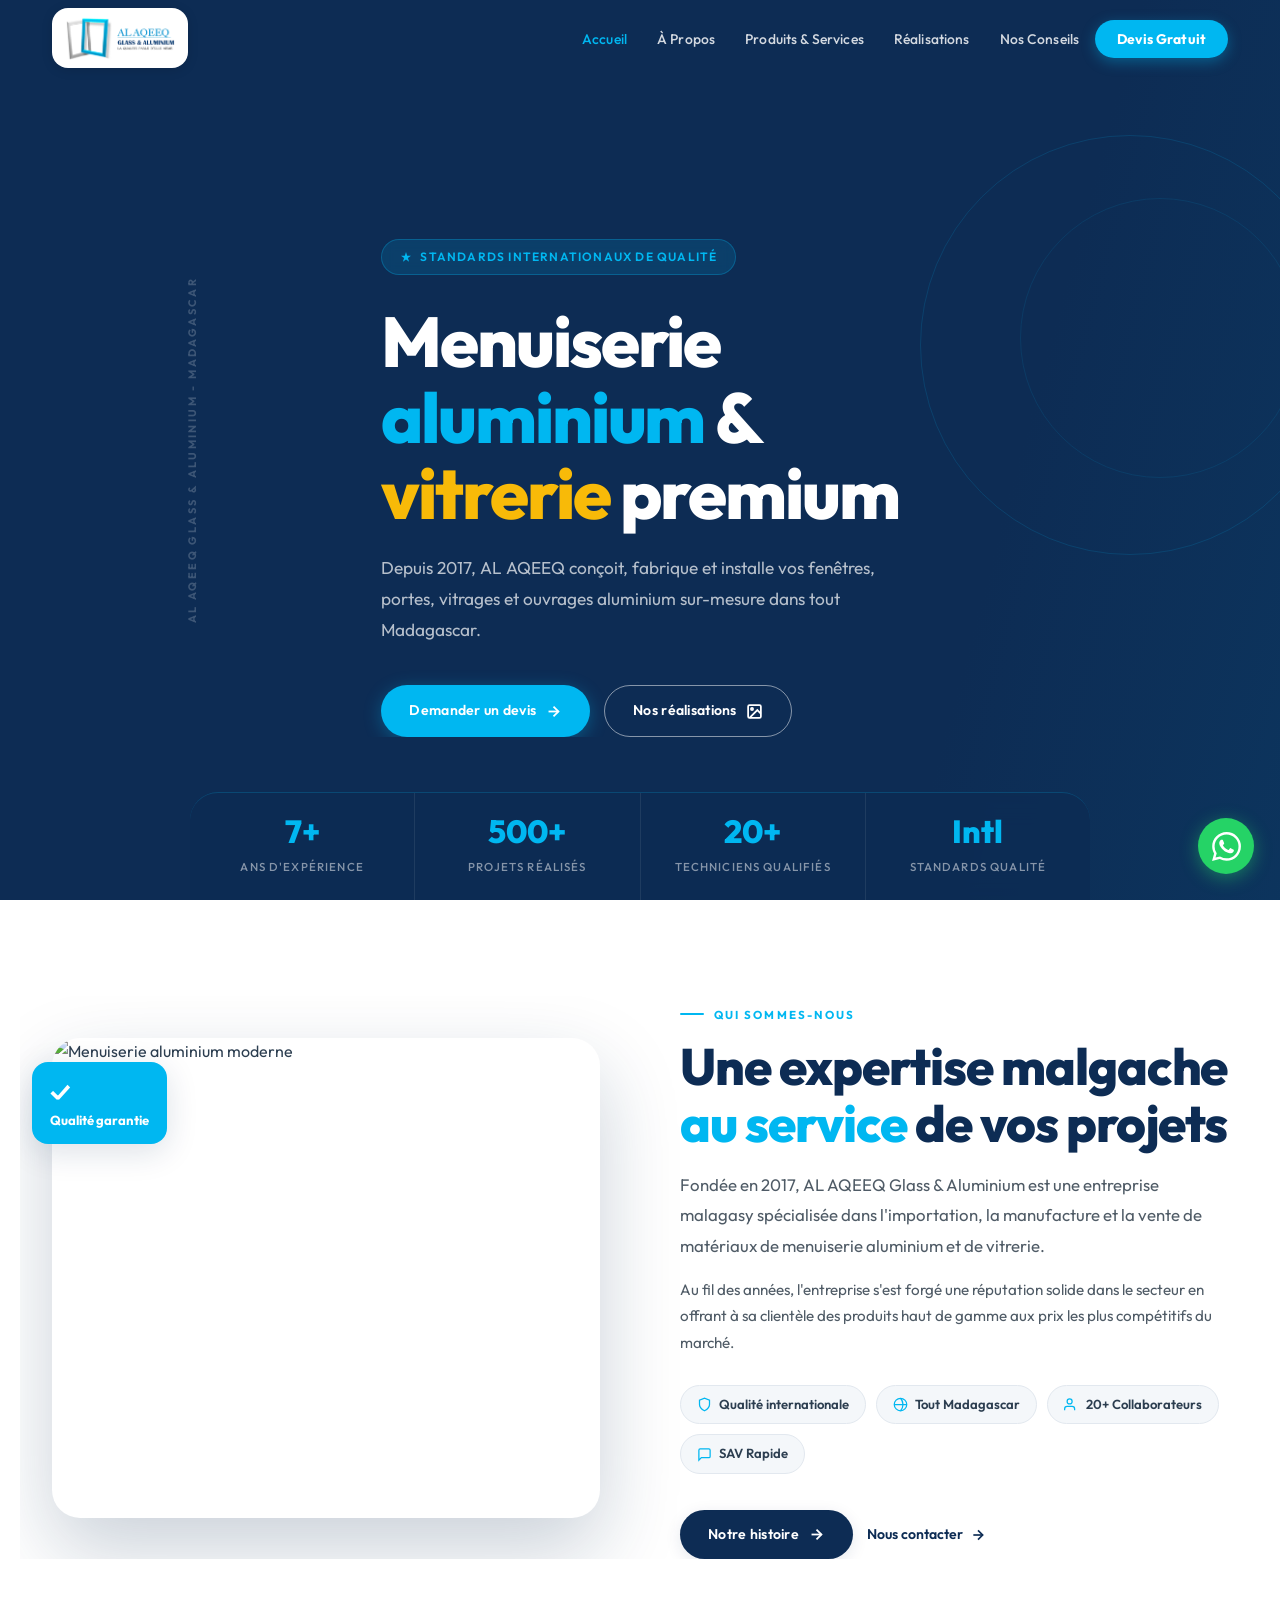
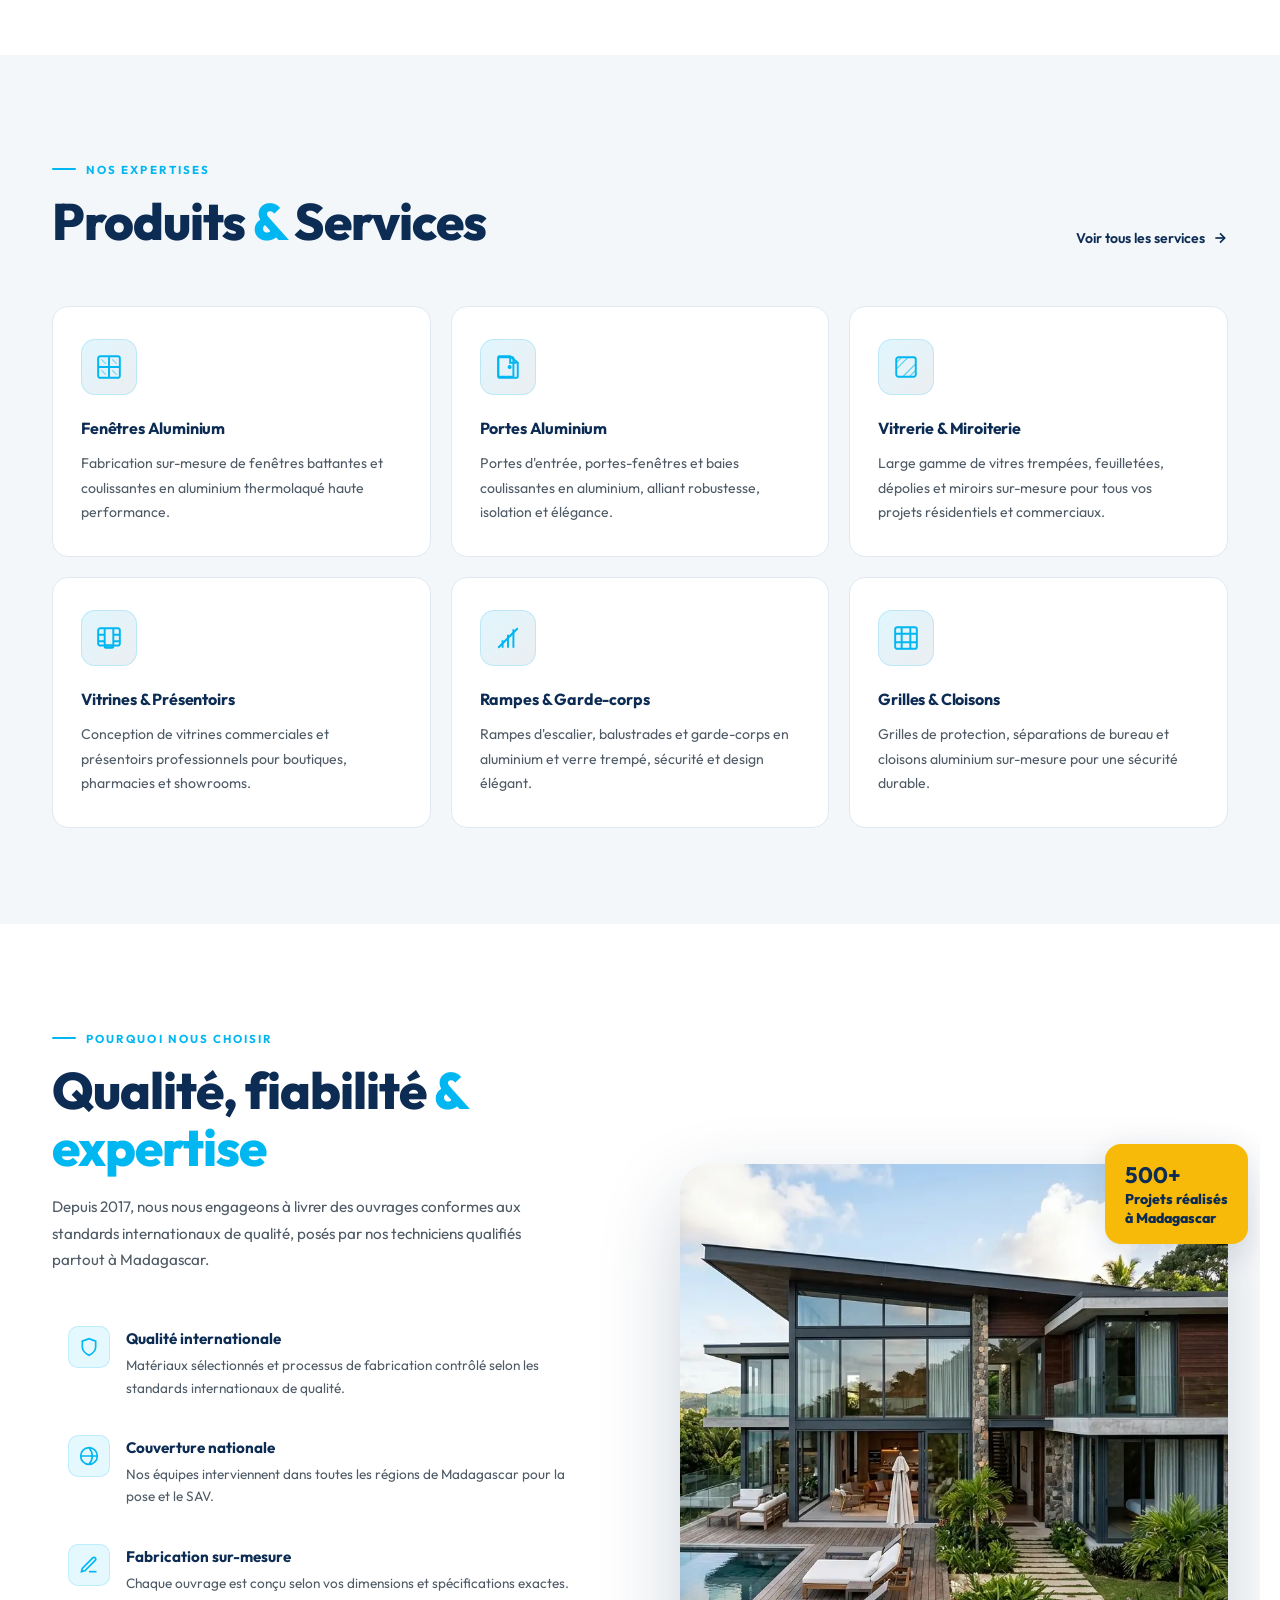
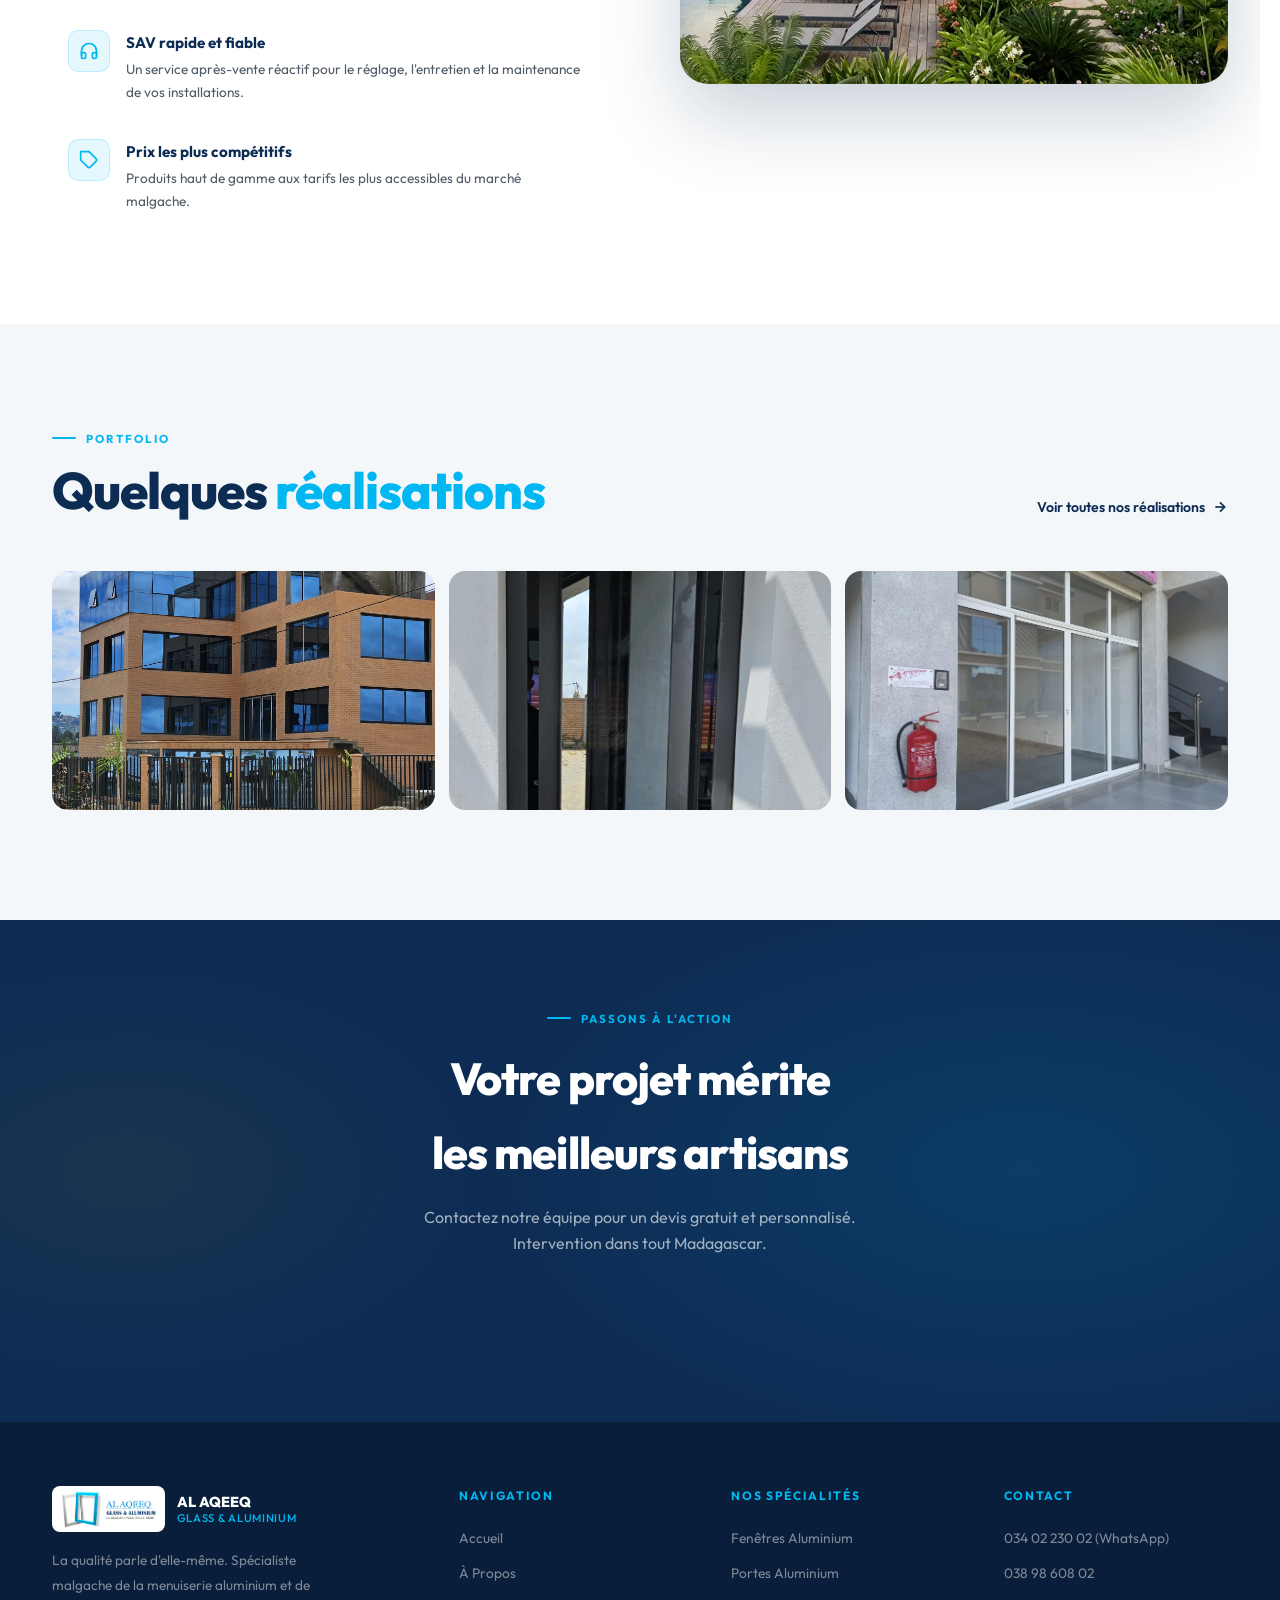
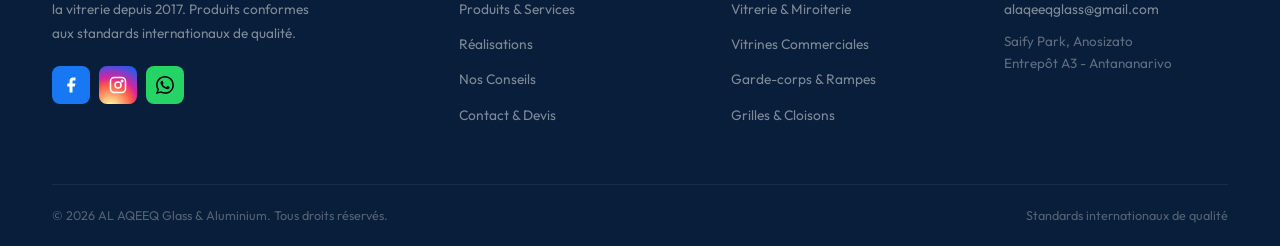
==== index.html @ 0ddc7fee "Rename index (6).html to index.html" ====
<!DOCTYPE html>
<html lang="fr">
<head>
  <meta charset="UTF-8">
  <meta name="viewport" content="width=device-width, initial-scale=1.0">
  <meta name="description" content="AL AQEEQ Glass & Aluminium - Spécialiste malgache en menuiserie aluminium, vitrerie et miroiterie depuis 2017. Qualité internationale. Devis gratuit.">
  <title>AL AQEEQ Glass & Aluminium - Menuiserie Aluminium & Vitrerie Madagascar</title>
  <link rel="icon" type="image/webp" href="images/logo.webp">
  <style>
/* ============================================================
   AL AQEEQ Glass & Aluminium - Design System v2 PREMIUM
   ============================================================ */

@import url('https://fonts.googleapis.com/css2?family=Outfit:wght@300;400;500;600;700;800;900&family=Cormorant+Garamond:ital,wght@0,400;0,600;1,400;1,600&display=swap');

/* ── Variables ───────────────────────────────────────────── */
:root {
  --cyan:       #00B7F1;
  --cyan-deep:  #0099CC;
  --navy:       #0D2C54;
  --navy-alt:   #1F2A44;
  --slate:      #212E44;
  --orange:     #FF7F00;
  --gold:       #F8BA08;
  --grey-al:    #E2E8EF;
  --grey-mid:   #8A9BB0;
  --grey-dark:  #2C3E50;
  --grey-light: #F4F7FA;
  --cream:      #FAFBFC;
  --white:      #FFFFFF;
  --steel:      #4F5B66;

  --font-main:    'Outfit', sans-serif;
  --font-serif:   'Cormorant Garamond', serif;

  --r-sm: 8px;
  --r-md: 16px;
  --r-lg: 28px;
  --r-xl: 60px;

  --shadow-xs: 0 1px 4px rgba(13,44,84,.06);
  --shadow-sm: 0 4px 16px rgba(13,44,84,.10);
  --shadow-md: 0 8px 32px rgba(13,44,84,.14);
  --shadow-lg: 0 20px 56px rgba(13,44,84,.18);
  --shadow-xl: 0 32px 80px rgba(13,44,84,.22);
  --glow-cyan: 0 0 40px rgba(0,183,241,.22);

  --ease: cubic-bezier(.4,0,.2,1);
  --ease-out: cubic-bezier(0,.55,.45,1);
  --nav-h: 76px;
}

/* ── Reset ───────────────────────────────────────────────── */
*,*::before,*::after{box-sizing:border-box;margin:0;padding:0}
html{scroll-behavior:smooth;font-size:16px;-webkit-text-size-adjust:100%}
body{font-family:var(--font-main);background:var(--cream);color:var(--grey-dark);line-height:1.65;overflow-x:hidden;-webkit-font-smoothing:antialiased;-moz-osx-font-smoothing:grayscale}
img{max-width:100%;height:auto;display:block}
a{text-decoration:none;color:inherit}
ul{list-style:none}
button{cursor:pointer;border:none;background:none;font-family:var(--font-main)}
input,select,textarea{font-family:var(--font-main)}

/* ── Layout ──────────────────────────────────────────────── */
.container{max-width:1240px;margin:0 auto;padding:0 32px}
.section{padding:96px 0}
.section-light{background:var(--grey-light)}
.section-white{background:var(--white)}
.section-navy{background:var(--navy)}
.section-dark{background:var(--slate)}

/* ── Typography helpers ──────────────────────────────────── */
.eyebrow{
  display:inline-flex;align-items:center;gap:10px;
  font-size:.72rem;font-weight:700;letter-spacing:.18em;text-transform:uppercase;
  color:var(--cyan);margin-bottom:14px;
}
.eyebrow::before{content:'';width:24px;height:2px;background:var(--cyan);border-radius:2px;flex-shrink:0}

.h-display{
  font-family:var(--font-main);font-size:clamp(2rem,4vw,3.2rem);
  font-weight:800;color:var(--navy);line-height:1.12;letter-spacing:-.02em;
  margin-bottom:18px;
}
.h-display span{color:var(--cyan)}

.body-lg{font-size:1.05rem;color:var(--steel);line-height:1.8;max-width:580px}
.body-md{font-size:.95rem;color:var(--steel);line-height:1.75}

/* ── Buttons ─────────────────────────────────────────────── */
.btn{
  display:inline-flex;align-items:center;gap:9px;
  padding:13px 28px;border-radius:var(--r-xl);
  font-family:var(--font-main);font-weight:600;font-size:.88rem;letter-spacing:.02em;
  transition:all .3s var(--ease);white-space:nowrap;
}
.btn svg{width:17px;height:17px;flex-shrink:0;transition:transform .3s var(--ease)}
.btn:hover svg{transform:translateX(3px)}

.btn-primary{background:var(--cyan);color:var(--white);box-shadow:0 4px 18px rgba(0,183,241,.32)}
.btn-primary:hover{background:var(--navy);box-shadow:var(--glow-cyan);transform:translateY(-2px)}

.btn-navy{background:var(--navy);color:var(--white);box-shadow:var(--shadow-sm)}
.btn-navy:hover{background:var(--cyan);transform:translateY(-2px)}

.btn-outline-white{border:1.5px solid rgba(255,255,255,.5);color:var(--white)}
.btn-outline-white:hover{background:rgba(255,255,255,.12);border-color:white;transform:translateY(-2px)}

.btn-ghost{color:var(--navy);font-weight:600;font-size:.88rem;display:inline-flex;align-items:center;gap:7px;transition:all .3s var(--ease)}
.btn-ghost svg{width:16px;height:16px;transition:transform .3s var(--ease)}
.btn-ghost:hover{color:var(--cyan)}
.btn-ghost:hover svg{transform:translateX(4px)}

/* ── NAVBAR ──────────────────────────────────────────────── */
.navbar{
  position:fixed;top:0;left:0;right:0;z-index:1000;
  height:var(--nav-h);
  transition:background .4s var(--ease),box-shadow .4s var(--ease),height .4s var(--ease);
}
.navbar.transparent{background:transparent}
.navbar.scrolled{
  background:var(--white);
  box-shadow:0 2px 24px rgba(13,44,84,.10);
  height:68px;
}

.nav-inner{
  width:100%;max-width:1240px;margin:0 auto;padding:0 32px;
  height:100%;display:flex;align-items:center;justify-content:space-between;
}

/* Logo pill - always white bg */
.nav-logo{
  display:flex;align-items:center;gap:0;
  background:var(--white);
  border-radius:var(--r-md);
  padding:8px 12px;
  box-shadow:0 2px 12px rgba(0,0,0,.12);
  transition:box-shadow .3s var(--ease);
}
.nav-logo:hover{box-shadow:0 4px 20px rgba(0,0,0,.18)}
.nav-logo img{height:44px;width:auto;display:block}
.nav-logo-text{
  margin-left:10px;
  font-family:var(--font-main);font-weight:800;font-size:.82rem;
  color:var(--navy);line-height:1.25;
}
.nav-logo-text small{display:block;font-weight:500;font-size:.68rem;color:var(--cyan);letter-spacing:.06em}

.nav-links{display:flex;align-items:center;gap:2px}
.nav-links a{
  font-weight:500;font-size:.87rem;letter-spacing:.01em;
  padding:8px 14px;border-radius:var(--r-sm);
  color:rgba(255,255,255,.82);
  transition:all .25s var(--ease);
}
.navbar.scrolled .nav-links a{color:var(--grey-dark)}
.nav-links a:hover,.nav-links a.active{color:var(--cyan)}
.navbar.scrolled .nav-links a:hover,
.navbar.scrolled .nav-links a.active{color:var(--cyan);background:rgba(0,183,241,.08)}

.nav-devis{
  background:var(--cyan)!important;color:var(--white)!important;
  padding:10px 22px!important;border-radius:var(--r-xl)!important;
  font-weight:700!important;box-shadow:0 4px 14px rgba(0,183,241,.35);
}
.nav-devis:hover{background:var(--navy)!important;box-shadow:var(--glow-cyan)!important;transform:translateY(-2px)}

.nav-hamburger{display:none;flex-direction:column;gap:5px;padding:8px;cursor:pointer}
.nav-hamburger span{width:24px;height:2px;background:var(--white);border-radius:2px;transition:all .3s var(--ease);display:block}
.navbar.scrolled .nav-hamburger span{background:var(--navy)}

/* Mobile menu */
.mobile-menu{
  position:fixed;inset:0;background:var(--navy);z-index:999;
  display:flex;flex-direction:column;align-items:center;justify-content:center;gap:6px;
  transform:translateX(100%);transition:transform .42s var(--ease-out);
}
.mobile-menu.open{transform:translateX(0)}
.mobile-menu a{
  font-family:var(--font-main);font-size:1.35rem;font-weight:700;
  color:rgba(255,255,255,.8);padding:14px 48px;border-radius:var(--r-md);
  transition:all .25s var(--ease);
}
.mobile-menu a:hover{color:var(--cyan);background:rgba(255,255,255,.06)}
.mobile-menu-close{
  position:absolute;top:22px;right:24px;
  color:rgba(255,255,255,.6);font-size:2.2rem;font-weight:200;
  cursor:pointer;transition:color .2s;line-height:1;
}
.mobile-menu-close:hover{color:var(--white)}

/* ── HERO ────────────────────────────────────────────────── */
.hero{
  min-height:100vh;position:relative;display:flex;align-items:center;
  overflow:hidden;background:var(--navy);
}

/* Background image - modern house with aluminium glazing */
.hero-bg{
  position:absolute;inset:0;
  background-image:
    url('https://images.unsplash.com/photo-1613977257363-707ba9348227?w=1800&q=85');
  background-size:cover;background-position:center 30%;
  transform:scale(1.04);
  transition:transform 8s ease;
}
.hero-bg::after{
  content:'';position:absolute;inset:0;
  background:
    linear-gradient(105deg,
      rgba(13,44,84,.92) 0%,
      rgba(13,44,84,.78) 42%,
      rgba(13,44,84,.28) 75%,
      rgba(0,183,241,.06) 100%
    );
}
.hero.loaded .hero-bg{transform:scale(1)}

/* Geometric accent lines */
.hero-lines{
  position:absolute;right:0;top:0;bottom:0;width:50%;
  pointer-events:none;overflow:hidden;
}
.hero-lines::before{
  content:'';position:absolute;
  top:15%;right:-60px;
  width:420px;height:420px;
  border:1px solid rgba(0,183,241,.15);
  border-radius:50%;
  animation:rotateRing 20s linear infinite;
}
.hero-lines::after{
  content:'';position:absolute;
  top:22%;right:-20px;
  width:280px;height:280px;
  border:1px solid rgba(0,183,241,.1);
  border-radius:50%;
  animation:rotateRing 15s linear infinite reverse;
}
@keyframes rotateRing{from{transform:rotate(0deg)}to{transform:rotate(360deg)}}

/* Vertical text accent */
.hero-vert{
  position:absolute;left:20px;top:50%;
  transform:translateY(-50%) rotate(-90deg);
  transform-origin:center;
  font-size:.68rem;font-weight:700;letter-spacing:.22em;
  color:rgba(255,255,255,.2);text-transform:uppercase;
  white-space:nowrap;
}

.hero-content{
  position:relative;z-index:4;
  max-width:680px;
  padding-top:var(--nav-h);
}

.hero-badge{
  display:inline-flex;align-items:center;gap:8px;
  background:rgba(0,183,241,.14);
  border:1px solid rgba(0,183,241,.28);
  border-radius:var(--r-xl);padding:7px 18px;
  font-size:.75rem;font-weight:600;color:var(--cyan);
  letter-spacing:.1em;text-transform:uppercase;
  margin-bottom:28px;backdrop-filter:blur(6px);
  animation:fadeInDown .7s var(--ease) both;
}
.hero-badge svg{width:12px;height:12px;fill:var(--cyan)}

.hero-title{
  font-family:var(--font-main);
  font-size:clamp(2.6rem,5.5vw,4.4rem);
  font-weight:800;color:var(--white);
  line-height:1.08;letter-spacing:-.03em;
  margin-bottom:22px;
  animation:fadeInUp .8s .15s var(--ease) both;
}
.hero-title .t-cyan{color:var(--cyan)}
.hero-title .t-gold{color:var(--gold)}

.hero-sub{
  font-size:1.08rem;font-weight:400;
  color:rgba(255,255,255,.7);line-height:1.78;
  max-width:500px;margin-bottom:40px;
  animation:fadeInUp .8s .28s var(--ease) both;
}

.hero-actions{
  display:flex;gap:14px;flex-wrap:wrap;
  animation:fadeInUp .8s .4s var(--ease) both;
}

/* Stats bar - clean floating card */
.hero-stats{
  position:absolute;bottom:0;left:0;right:0;z-index:3;
  display:flex;justify-content:center;
  animation:fadeInUp .9s .55s var(--ease) both;
}
.hero-stats-inner{
  display:flex;
  background:rgba(13,44,84,.85);
  backdrop-filter:blur(16px);
  border-top:1px solid rgba(0,183,241,.2);
  width:100%;max-width:900px;
  border-radius:var(--r-lg) var(--r-lg) 0 0;
}
.stat-pill{
  flex:1;padding:22px 20px;
  text-align:center;
  border-right:1px solid rgba(255,255,255,.08);
  position:relative;
}
.stat-pill:last-child{border-right:none}
.stat-num{
  display:block;
  font-family:var(--font-main);font-size:2rem;font-weight:800;
  color:var(--cyan);line-height:1;margin-bottom:5px;
}
.stat-label{font-size:.72rem;font-weight:500;color:rgba(255,255,255,.5);letter-spacing:.1em;text-transform:uppercase}

/* ── ABOUT ───────────────────────────────────────────────── */
.about-wrap{
  display:grid;grid-template-columns:1fr 1fr;gap:80px;align-items:center;
}

.about-img-stack{position:relative}
.about-img-main{
  width:100%;height:480px;object-fit:cover;
  border-radius:var(--r-lg);box-shadow:var(--shadow-xl);
}
.about-img-accent{
  position:absolute;bottom:-28px;right:-28px;
  width:200px;height:200px;object-fit:cover;
  border-radius:var(--r-md);border:5px solid var(--white);
  box-shadow:var(--shadow-lg);
}
.about-cert-tag{
  position:absolute;top:24px;left:-20px;
  background:var(--cyan);color:var(--white);
  border-radius:var(--r-md);padding:14px 18px;
  font-weight:700;font-size:.82rem;line-height:1.4;
  box-shadow:var(--shadow-md);
  white-space:nowrap;
}
.about-cert-tag span{display:block;font-size:1.5rem;font-weight:800;margin-bottom:2px}

.about-badges{display:flex;flex-wrap:wrap;gap:10px;margin-top:28px}
.about-badge{
  display:inline-flex;align-items:center;gap:7px;
  background:var(--grey-light);border:1px solid var(--grey-al);
  border-radius:var(--r-xl);padding:8px 16px;
  font-size:.82rem;font-weight:600;color:var(--grey-dark);
  transition:all .25s var(--ease);
}
.about-badge:hover{background:rgba(0,183,241,.1);border-color:var(--cyan);color:var(--cyan)}
.about-badge svg{width:15px;height:15px;color:var(--cyan)}

/* ── SERVICES ────────────────────────────────────────────── */
.services-grid{
  display:grid;grid-template-columns:repeat(3,1fr);
  gap:20px;margin-top:56px;
}

.svc-card{
  background:var(--white);border-radius:var(--r-md);
  padding:32px 28px;border:1px solid var(--grey-al);
  position:relative;overflow:hidden;
  transition:all .35s var(--ease);
  cursor:default;
}
.svc-card::after{
  content:'';position:absolute;
  bottom:0;left:0;right:0;height:3px;
  background:linear-gradient(90deg,var(--cyan),var(--cyan-deep));
  transform:scaleX(0);transform-origin:left;
  transition:transform .35s var(--ease);
}
.svc-card:hover{
  transform:translateY(-7px);
  box-shadow:var(--shadow-lg);border-color:transparent;
}
.svc-card:hover::after{transform:scaleX(1)}

.svc-icon{
  width:56px;height:56px;border-radius:14px;
  background:linear-gradient(135deg,rgba(0,183,241,.12),rgba(13,44,84,.08));
  border:1px solid rgba(0,183,241,.18);
  display:flex;align-items:center;justify-content:center;
  margin-bottom:20px;transition:all .35s var(--ease);
}
.svc-card:hover .svc-icon{background:linear-gradient(135deg,var(--cyan),var(--cyan-deep));border-color:transparent}
.svc-icon svg{width:26px;height:26px;color:var(--cyan);transition:color .35s var(--ease)}
.svc-card:hover .svc-icon svg{color:var(--white)}

.svc-title{font-weight:700;font-size:1rem;color:var(--navy);margin-bottom:10px;letter-spacing:-.01em}
.svc-desc{font-size:.88rem;color:var(--steel);line-height:1.72}

/* ── WHY US ──────────────────────────────────────────────── */
.why-wrap{
  display:grid;grid-template-columns:1fr 1fr;gap:80px;align-items:center;
}
.why-img-wrap{position:relative;height:520px}
.why-img{width:100%;height:100%;object-fit:cover;border-radius:var(--r-lg);box-shadow:var(--shadow-xl)}
.why-chip{
  position:absolute;top:-20px;right:-20px;
  background:var(--gold);color:var(--navy);
  border-radius:var(--r-md);padding:16px 20px;
  font-weight:800;font-size:.88rem;line-height:1.35;
  box-shadow:var(--shadow-md);
}
.why-chip strong{display:block;font-size:1.4rem}

.feats{display:flex;flex-direction:column;gap:4px;margin-top:36px}
.feat{
  display:flex;gap:16px;align-items:flex-start;
  padding:16px;border-radius:var(--r-md);
  transition:background .25s var(--ease);
}
.feat:hover{background:var(--grey-light)}
.feat-dot{
  width:42px;height:42px;border-radius:10px;
  background:rgba(0,183,241,.1);border:1px solid rgba(0,183,241,.18);
  display:flex;align-items:center;justify-content:center;flex-shrink:0;
  transition:all .25s var(--ease);
}
.feat:hover .feat-dot{background:var(--cyan);border-color:var(--cyan)}
.feat-dot svg{width:20px;height:20px;color:var(--cyan);transition:color .25s var(--ease)}
.feat:hover .feat-dot svg{color:var(--white)}
.feat-h{font-weight:700;font-size:.95rem;color:var(--navy);margin-bottom:3px}
.feat-p{font-size:.85rem;color:var(--steel);line-height:1.65}

/* ── GALLERY PREVIEW ─────────────────────────────────────── */
.gallery-preview-grid{
  display:grid;
  grid-template-columns:repeat(3,1fr);
  grid-template-rows:auto auto;
  gap:14px;margin-top:52px;
}
.gp-item{
  position:relative;overflow:hidden;border-radius:var(--r-md);
  cursor:pointer;
}
.gp-item img{width:100%;height:100%;object-fit:cover;transition:transform .55s var(--ease)}
.gp-item:hover img{transform:scale(1.07)}
.gp-item:nth-child(1){aspect-ratio:16/10}
.gp-item:nth-child(2){aspect-ratio:16/10}
.gp-item:nth-child(3){aspect-ratio:16/10}

.gp-overlay{
  position:absolute;inset:0;
  background:linear-gradient(to top,rgba(13,44,84,.85) 0%,transparent 55%);
  opacity:0;transition:opacity .35s var(--ease);
  display:flex;align-items:flex-end;padding:18px;
}
.gp-item:hover .gp-overlay{opacity:1}
.gp-label{font-weight:700;font-size:.88rem;color:var(--white)}

/* ── GALLERY PAGE ────────────────────────────────────────── */
.gallery-filter{display:flex;gap:8px;flex-wrap:wrap;margin:40px 0}
.filter-btn{
  font-weight:600;font-size:.8rem;letter-spacing:.05em;
  padding:9px 22px;border-radius:var(--r-xl);
  border:1.5px solid var(--grey-al);color:var(--steel);
  background:transparent;transition:all .25s var(--ease);
}
.filter-btn:hover,.filter-btn.active{
  background:var(--navy);border-color:var(--navy);color:var(--white);
}

.gallery-grid{
  display:grid;grid-template-columns:repeat(4,1fr);gap:14px;
}
.gallery-item{
  position:relative;overflow:hidden;border-radius:var(--r-md);
  aspect-ratio:4/3;cursor:pointer;
}
.gallery-item img{width:100%;height:100%;object-fit:cover;transition:transform .5s var(--ease)}
.gallery-item:hover img{transform:scale(1.07)}
.gallery-overlay{
  position:absolute;inset:0;
  background:linear-gradient(to top,rgba(13,44,84,.88) 0%,transparent 60%);
  opacity:0;transition:opacity .3s var(--ease);
  display:flex;align-items:flex-end;padding:16px;
}
.gallery-item:hover .gallery-overlay{opacity:1}
.gallery-overlay-text{font-weight:700;font-size:.85rem;color:var(--white)}

/* Lightbox */
.lightbox{
  position:fixed;inset:0;background:rgba(0,0,0,.94);z-index:2000;
  display:none;align-items:center;justify-content:center;padding:24px;
}
.lightbox.open{display:flex}
.lightbox img{max-width:90vw;max-height:85vh;object-fit:contain;border-radius:var(--r-md);box-shadow:var(--shadow-xl)}
.lightbox-close{
  position:absolute;top:20px;right:20px;color:var(--white);
  font-size:2.2rem;font-weight:200;cursor:pointer;
  width:44px;height:44px;display:flex;align-items:center;justify-content:center;
  border-radius:50%;background:rgba(255,255,255,.1);transition:background .2s;
}
.lightbox-close:hover{background:var(--cyan)}
.lb-nav{
  position:absolute;top:50%;transform:translateY(-50%);
  color:var(--white);width:48px;height:48px;
  display:flex;align-items:center;justify-content:center;
  background:rgba(255,255,255,.1);border-radius:50%;cursor:pointer;
  font-size:1.8rem;transition:background .2s;
}
.lb-nav:hover{background:var(--cyan)}
.lb-prev{left:16px}.lb-next{right:16px}

/* ── CTA BAND ────────────────────────────────────────────── */
.cta-band{
  background:var(--navy);padding:80px 0;position:relative;overflow:hidden;
}
.cta-band::before{
  content:'';position:absolute;inset:0;
  background:
    radial-gradient(ellipse 60% 80% at 80% 50%, rgba(0,183,241,.12) 0%, transparent 70%),
    radial-gradient(ellipse 40% 60% at 10% 50%, rgba(248,186,8,.06) 0%, transparent 70%);
}
.cta-band .container{position:relative;z-index:1;text-align:center}
.cta-title{font-family:var(--font-main);font-size:clamp(1.9rem,4vw,2.8rem);font-weight:800;color:var(--white);margin-bottom:14px;letter-spacing:-.02em}
.cta-sub{color:rgba(255,255,255,.62);font-size:1rem;margin-bottom:36px;max-width:520px;margin-left:auto;margin-right:auto}
.cta-actions{display:flex;gap:14px;justify-content:center;flex-wrap:wrap}

/* ── CONTACT / FORM ──────────────────────────────────────── */
.contact-grid{display:grid;grid-template-columns:1fr 1.45fr;gap:60px;align-items:start}

.contact-chip{
  display:flex;align-items:center;gap:14px;
  background:var(--white);border:1px solid var(--grey-al);
  border-radius:var(--r-md);padding:16px 18px;margin-bottom:10px;
  text-decoration:none;transition:all .25s var(--ease);
}
.contact-chip:hover{border-color:var(--cyan);transform:translateX(4px);box-shadow:var(--shadow-sm)}
.contact-chip-ico{
  width:42px;height:42px;border-radius:10px;
  background:rgba(0,183,241,.1);
  display:flex;align-items:center;justify-content:center;flex-shrink:0;
}
.contact-chip-ico svg{width:19px;height:19px;color:var(--cyan)}
.contact-chip-label{font-size:.72rem;font-weight:600;color:var(--steel);text-transform:uppercase;letter-spacing:.08em;margin-bottom:2px}
.contact-chip-val{font-weight:600;color:var(--navy);font-size:.93rem}

.devis-form{
  background:var(--white);border-radius:var(--r-lg);
  padding:44px;box-shadow:var(--shadow-lg);
  border:1px solid var(--grey-al);
}
.form-head{
  font-family:var(--font-main);font-size:1.3rem;font-weight:800;
  color:var(--navy);margin-bottom:26px;padding-bottom:18px;
  border-bottom:2px solid var(--grey-al);letter-spacing:-.02em;
  display:flex;align-items:center;gap:10px;
}
.form-head svg{width:22px;height:22px;color:var(--cyan)}
.form-row{display:grid;grid-template-columns:1fr 1fr;gap:14px}
.form-group{margin-bottom:16px}
.form-label{
  display:block;font-weight:600;font-size:.8rem;color:var(--grey-dark);
  margin-bottom:7px;letter-spacing:.03em;
}
.form-input,.form-select,.form-textarea{
  width:100%;padding:12px 15px;
  border:1.5px solid var(--grey-al);border-radius:var(--r-sm);
  font-size:.9rem;color:var(--grey-dark);
  background:var(--grey-light);transition:all .25s var(--ease);outline:none;
}
.form-input:focus,.form-select:focus,.form-textarea:focus{
  border-color:var(--cyan);background:var(--white);
  box-shadow:0 0 0 3px rgba(0,183,241,.1);
}
.form-textarea{resize:vertical;min-height:110px}

.whatsapp-btn{
  display:inline-flex;align-items:center;gap:10px;
  background:#25D366;color:var(--white);
  border-radius:var(--r-xl);padding:14px 28px;
  font-weight:700;font-size:.9rem;
  transition:all .3s var(--ease);
  box-shadow:0 4px 18px rgba(37,211,102,.32);
  width:100%;justify-content:center;margin-top:14px;
}
.whatsapp-btn:hover{background:#1ebe5a;transform:translateY(-2px);box-shadow:0 8px 26px rgba(37,211,102,.4)}
.whatsapp-btn svg{width:21px;height:21px}

/* ── CONSEILS ────────────────────────────────────────────── */
.conseils-grid{display:grid;grid-template-columns:repeat(3,1fr);gap:24px;margin-top:56px}
.conseil-card{
  background:var(--white);border-radius:var(--r-md);
  overflow:hidden;border:1px solid var(--grey-al);
  transition:all .35s var(--ease);
}
.conseil-card:hover{transform:translateY(-6px);box-shadow:var(--shadow-lg);border-color:transparent}
.conseil-img{width:100%;height:190px;object-fit:cover;transition:transform .5s var(--ease)}
.conseil-card:hover .conseil-img{transform:scale(1.05)}
.conseil-body{padding:26px}
.conseil-cat{
  font-size:.7rem;font-weight:700;letter-spacing:.14em;text-transform:uppercase;
  color:var(--cyan);margin-bottom:9px;
}
.conseil-title{font-weight:700;font-size:.97rem;color:var(--navy);line-height:1.4;margin-bottom:10px;letter-spacing:-.01em}
.conseil-text{font-size:.86rem;color:var(--steel);line-height:1.7}
.conseil-link{
  display:inline-flex;align-items:center;gap:6px;
  margin-top:14px;font-weight:700;font-size:.8rem;
  color:var(--cyan);transition:gap .25s var(--ease);
}
.conseil-link:hover{gap:10px}
.conseil-link svg{width:15px;height:15px}

/* ── PAGE BANNER ─────────────────────────────────────────── */
.page-banner{
  background:linear-gradient(135deg,var(--navy) 0%,var(--slate) 100%);
  padding:148px 0 72px;position:relative;overflow:hidden;
}
.page-banner::before{
  content:'';position:absolute;inset:0;
  background:radial-gradient(ellipse 50% 80% at 80% 50%,rgba(0,183,241,.1) 0%,transparent 70%);
}
.page-banner::after{
  content:'';position:absolute;
  bottom:-2px;left:0;right:0;height:48px;
  background:var(--grey-light);
  clip-path:ellipse(55% 100% at 50% 100%);
}
.page-banner .container{position:relative;z-index:1}
.page-banner-title{
  font-family:var(--font-main);
  font-size:clamp(1.9rem,4.5vw,3rem);
  font-weight:800;color:var(--white);
  letter-spacing:-.03em;
}
.breadcrumb{
  display:flex;align-items:center;gap:8px;margin-top:10px;
  font-size:.83rem;color:rgba(255,255,255,.45);
}
.breadcrumb a{color:var(--cyan)}
.breadcrumb span{color:rgba(255,255,255,.25)}

/* ── FOOTER ──────────────────────────────────────────────── */
footer{background:#091e3a;color:rgba(255,255,255,.6);padding:64px 0 0}
.footer-grid{
  display:grid;grid-template-columns:1.6fr 1fr 1fr 1fr;
  gap:48px;padding-bottom:48px;
  border-bottom:1px solid rgba(255,255,255,.07);
}
.footer-logo-wrap{display:flex;align-items:center;gap:12px;margin-bottom:16px}
.footer-logo-wrap img{
  height:46px;background:white;padding:4px 8px;border-radius:8px;
}
.footer-brand{font-family:var(--font-main);font-weight:800;font-size:.9rem;color:var(--white);line-height:1.25}
.footer-brand small{display:block;font-size:.7rem;color:var(--cyan);font-weight:500;letter-spacing:.06em}
.footer-desc{font-size:.85rem;line-height:1.8;max-width:260px;color:rgba(255,255,255,.48)}
.footer-h{font-family:var(--font-main);font-weight:700;font-size:.75rem;letter-spacing:.14em;text-transform:uppercase;color:var(--cyan);margin-bottom:18px}
.footer-links li{margin-bottom:9px}
.footer-links a{font-size:.86rem;color:rgba(255,255,255,.48);transition:all .2s var(--ease)}
.footer-links a:hover{color:var(--cyan);padding-left:4px}
.footer-bottom{
  padding:20px 0;display:flex;align-items:center;
  justify-content:space-between;
  font-size:.79rem;color:rgba(255,255,255,.3);
}

/* Social */
.social-row{display:flex;gap:9px;margin-top:20px}
.social-ico{
  width:38px;height:38px;border-radius:var(--r-sm);
  background:rgba(255,255,255,.07);
  display:flex;align-items:center;justify-content:center;
  transition:all .25s var(--ease);
}
.social-ico:hover{background:var(--cyan)}
.social-ico svg{width:18px;height:18px;color:rgba(255,255,255,.55);transition:color .25s var(--ease)}
.social-ico:hover svg{color:var(--white)}

/* ── WhatsApp FAB ────────────────────────────────────────── */
.wa-fab{
  position:fixed;bottom:26px;right:26px;z-index:900;
  width:56px;height:56px;background:#25D366;border-radius:50%;
  display:flex;align-items:center;justify-content:center;
  box-shadow:0 4px 18px rgba(37,211,102,.45);
  transition:transform .3s var(--ease),box-shadow .3s var(--ease);
  animation:waPulse 2.5s ease-in-out infinite;
}
.wa-fab:hover{transform:scale(1.1);box-shadow:0 8px 28px rgba(37,211,102,.55);animation:none}
.wa-fab svg{width:29px;height:29px;fill:white}
@keyframes waPulse{
  0%,100%{box-shadow:0 4px 18px rgba(37,211,102,.45)}
  50%{box-shadow:0 4px 18px rgba(37,211,102,.45),0 0 0 8px rgba(37,211,102,.12)}
}

/* ── Scroll Animations ───────────────────────────────────── */
[data-animate]{opacity:0;transform:translateY(28px);transition:opacity .65s var(--ease),transform .65s var(--ease)}
[data-animate].visible{opacity:1;transform:translateY(0)}
[data-animate-delay="1"]{transition-delay:.1s}
[data-animate-delay="2"]{transition-delay:.2s}
[data-animate-delay="3"]{transition-delay:.3s}
[data-animate-delay="4"]{transition-delay:.4s}
[data-animate-delay="5"]{transition-delay:.5s}

/* Keyframes */
@keyframes fadeInUp{from{opacity:0;transform:translateY(22px)}to{opacity:1;transform:translateY(0)}}
@keyframes fadeInDown{from{opacity:0;transform:translateY(-14px)}to{opacity:1;transform:translateY(0)}}

/* ── Responsive ──────────────────────────────────────────── */
@media(max-width:1100px){
  .services-grid{grid-template-columns:repeat(2,1fr)}
  .about-wrap,.why-wrap{grid-template-columns:1fr;gap:44px}
  .footer-grid{grid-template-columns:1fr 1fr}
  .gallery-grid{grid-template-columns:repeat(3,1fr)}
  .conseils-grid{grid-template-columns:repeat(2,1fr)}
  .contact-grid{grid-template-columns:1fr}
}
@media(max-width:768px){
  :root{--nav-h:68px}
  .nav-links{display:none}
  .nav-hamburger{display:flex}
  .hero-stats{display:none}
  .hero-vert{display:none}
  .services-grid{grid-template-columns:1fr}
  .gallery-grid{grid-template-columns:repeat(2,1fr)}
  .gallery-preview-grid{grid-template-columns:1fr 1fr}
  .footer-grid{grid-template-columns:1fr}
  .form-row{grid-template-columns:1fr}
  .devis-form{padding:28px 22px}
  .about-img-accent{display:none}
  .why-img-wrap{height:280px}
  .section{padding:60px 0}
  .container{padding:0 20px}
  .conseils-grid{grid-template-columns:1fr}
}
@media(max-width:480px){
  .hero-title{font-size:2.4rem}
  .hero-actions{flex-direction:column}
  .cta-actions{flex-direction:column;align-items:center}
  .gallery-grid{grid-template-columns:1fr}
  .gallery-preview-grid{grid-template-columns:1fr}
}

/* ── Social brand colors ─────────────────────────────────── */
.social-fb { background: #1877F2 !important }
.social-fb:hover { background: #0d65d9 !important }
.social-ig {
  background: radial-gradient(circle at 30% 107%, #fdf497 0%, #fdf497 5%, #fd5949 45%, #d6249f 60%, #285AEB 90%) !important;
}
.social-ig:hover { opacity: .85 }
.social-wa { background: #25D366 !important }
.social-wa:hover { background: #1ebe5a !important }
.social-ico svg { color: white !important }

/* ── Mobile: Conseils cards — single column, full readable ── */
@media (max-width: 768px) {
  .conseils-grid {
    grid-template-columns: 1fr !important;
    gap: 20px;
  }
  .conseil-card { max-width: 100% }
  .conseil-body { padding: 22px 20px }
  .conseil-title { font-size: 1rem; line-height: 1.45 }
  .conseil-text { font-size: .9rem; line-height: 1.72 }
  .conseil-cat { font-size: .75rem }
  /* Tip card steps text fix */
  .tip-step { font-size: .9rem !important; line-height: 1.7 !important }
  .tip-title { font-size: 1rem !important; line-height: 1.4 !important }
  .tip-body { padding: 0 20px 22px !important }
  .tip-header { padding: 22px 20px 0 !important }
  /* Category tag */
  .tip-tag { font-size: .75rem !important; white-space: nowrap }
}

/* Prevent text overflow on very small screens */
@media (max-width: 480px) {
  .conseil-title, .tip-title { word-break: break-word; overflow-wrap: break-word }
  .conseil-text, .tip-step span { word-break: normal; overflow-wrap: break-word }
}

/* ── Outline button on dark bg — high contrast ───────────── */
.btn-outline-dark {
  border: 2px solid rgba(255,255,255,.75);
  color: var(--white);
  font-weight: 600;
}
.btn-outline-dark:hover {
  background: rgba(255,255,255,.15);
  border-color: var(--white);
  transform: translateY(-2px);
}

/* ── Conseils page — force single col on mobile ──────────── */
@media (max-width: 768px) {
  /* tip cards full width */
  .tip-card { width: 100% !important; min-width: 0 !important }
  /* ensure no overflow clipping of text */
  .tip-body, .tip-header { overflow: visible !important }
  .tip-step span { display: inline !important; word-break: break-word }
  /* conseil card image */
  .conseil-img { height: 160px !important }
}

/* ── Tip cards grid ──────────────────────────────────────── */
.tip-cards-grid {
  display: grid;
  grid-template-columns: repeat(3, 1fr);
  gap: 28px;
}
@media (max-width: 1024px) { .tip-cards-grid { grid-template-columns: repeat(2, 1fr) } }
@media (max-width: 640px)  { .tip-cards-grid { grid-template-columns: 1fr } }

/* ════════════════════════════════════════════════════════════
   GLOBAL MOBILE FIX — v3
   Prevent ALL horizontal overflow on every page
════════════════════════════════════════════════════════════ */
html, body { overflow-x: hidden; max-width: 100vw }
.container  { overflow-x: hidden }

/* ── Responsive utility classes ─────────────────────────── */
.grid-2col { display: grid; grid-template-columns: 1fr 1fr; gap: 24px }
.grid-3col { display: grid; grid-template-columns: repeat(3,1fr); gap: 24px }
.grid-4col { display: grid; grid-template-columns: repeat(4,1fr); gap: 20px }

@media (max-width: 1024px) {
  .grid-4col { grid-template-columns: repeat(2,1fr) }
  .grid-3col { grid-template-columns: repeat(2,1fr) }
}
@media (max-width: 640px) {
  .grid-2col { grid-template-columns: 1fr !important; gap: 16px }
  .grid-3col { grid-template-columns: 1fr !important; gap: 16px }
  .grid-4col { grid-template-columns: 1fr 1fr !important; gap: 14px }
}
@media (max-width: 400px) {
  .grid-4col { grid-template-columns: 1fr !important }
}

/* ── About page inline grids ─────────────────────────────── */
/* Timeline section: 2-col becomes 1-col on mobile */
.timeline-section-grid {
  display: grid;
  grid-template-columns: 1fr 1fr;
  gap: 80px;
  align-items: start;
}
@media (max-width: 768px) {
  .timeline-section-grid {
    grid-template-columns: 1fr !important;
    gap: 40px !important;
  }
  .timeline-section-grid img:last-child { display: none }
}

/* Stats 2-col mini */
.stats-mini-grid {
  display: grid;
  grid-template-columns: 1fr 1fr;
  gap: 20px;
  margin-top: 36px;
}
@media (max-width: 480px) {
  .stats-mini-grid { grid-template-columns: 1fr !important }
}

/* Values 3-col */
.values-grid {
  display: grid;
  grid-template-columns: repeat(3,1fr);
  gap: 24px;
}
@media (max-width: 900px)  { .values-grid { grid-template-columns: repeat(2,1fr) } }
@media (max-width: 540px)  { .values-grid { grid-template-columns: 1fr } }

/* Team 4-col */
.team-grid {
  display: grid;
  grid-template-columns: repeat(4,1fr);
  gap: 20px;
}
@media (max-width: 900px)  { .team-grid { grid-template-columns: repeat(2,1fr) } }
@media (max-width: 480px)  { .team-grid { grid-template-columns: 1fr 1fr } }

/* ── Process steps grid (produits.html) ──────────────────── */
.process-grid {
  display: grid;
  grid-template-columns: repeat(2,1fr);
  gap: 20px;
}
@media (max-width: 640px) {
  .process-grid { grid-template-columns: 1fr !important }
}

/* Process step mobile fix */
@media (max-width: 640px) {
  .process-step { padding: 20px 16px; gap: 14px }
  .process-num  { font-size: 1.5rem; width: 36px }
}

/* ── FAQ section grid (conseils) ─────────────────────────── */
.faq-section-grid {
  display: grid;
  grid-template-columns: 1fr 1.2fr;
  gap: 80px;
  align-items: start;
}
@media (max-width: 900px) {
  .faq-section-grid { grid-template-columns: 1fr; gap: 40px }
}

/* ── Engagements 4-col (contact) ─────────────────────────── */
.engagements-grid {
  display: grid;
  grid-template-columns: repeat(4,1fr);
  gap: 20px;
}
@media (max-width: 900px)  { .engagements-grid { grid-template-columns: repeat(2,1fr) } }
@media (max-width: 480px)  { .engagements-grid { grid-template-columns: 1fr 1fr } }

/* ── Realisations stats ──────────────────────────────────── */
.stats-4col {
  display: grid;
  grid-template-columns: repeat(4,1fr);
  gap: 40px;
  text-align: center;
}
@media (max-width: 768px) { .stats-4col { grid-template-columns: repeat(2,1fr); gap: 24px } }

/* ── CTA band actions on mobile ──────────────────────────── */
@media (max-width: 600px) {
  .cta-actions { flex-direction: column; align-items: center }
  .cta-actions .btn, .cta-actions .whatsapp-btn { width: 100%; justify-content: center }
}

/* ── Page banner title: prevent overflow ─────────────────── */
.page-banner-title { word-break: break-word; overflow-wrap: break-word }
.h-display { word-break: break-word; overflow-wrap: break-word }

/* ── Contact grid fix ────────────────────────────────────── */
@media (max-width: 900px) {
  .contact-grid { grid-template-columns: 1fr; gap: 36px }
}

/* ── Footer responsive fix ───────────────────────────────── */
@media (max-width: 640px) {
  .footer-grid { grid-template-columns: 1fr !important; gap: 32px }
  .footer-bottom { flex-direction: column; gap: 8px; text-align: center }
}

/* ── Hero content: no overlap on small screens ───────────── */
@media (max-width: 480px) {
  .hero-content { padding-top: calc(var(--nav-h) + 16px) }
  .hero-title   { font-size: 2.1rem; letter-spacing: -.02em }
  .hero-badge   { font-size: .68rem }
}

/* ── Section padding on mobile ───────────────────────────── */
@media (max-width: 480px) {
  .section     { padding: 52px 0 }
  .devis-form  { padding: 24px 16px }
}

/* ── About page image stack mobile ──────────────────────────*/
@media (max-width: 768px) {
  .about-img-main  { 
    height: 260px !important; 
    width: 100% !important;
    object-fit: cover !important;
    object-position: center top !important;
    max-width: 100% !important;
  }
  .about-img-stack { max-width: 100% !important; overflow: hidden }
  .about-cert-tag  { left: 10px; top: 16px; font-size: .78rem; padding: 10px 14px }
}

/* ── Product cards on mobile ─────────────────────────────── */
@media (max-width: 640px) {
  .product-card-body { padding: 22px 18px !important }
  .product-num       { font-size: 2.4rem !important }
  .product-title     { font-size: 1.15rem !important }
  .product-card-img  { height: 220px !important }
}

/* ── Why section image on tablet ─────────────────────────── */
@media (max-width: 900px) {
  .why-wrap { grid-template-columns: 1fr; gap: 44px }
  .why-img-wrap { height: 300px }
  .why-chip { top: -14px; right: 12px }
}

/* ── Gallery preview on mobile ───────────────────────────── */
@media (max-width: 640px) {
  .gallery-preview-grid { grid-template-columns: 1fr !important }
}

/* ── Nav logo pill: don't expand wider than logo ─────────── */
.nav-logo { display: inline-flex; width: auto }

/* ── Mobile menu z-index safe zone ──────────────────────────*/
.mobile-menu { z-index: 1001 }


/* ── Compatibility aliases (old class names used in subpages) */
.section-title {
  font-family: var(--font-main);
  font-size: clamp(1.7rem, 3.5vw, 2.6rem);
  font-weight: 800;
  color: var(--navy);
  line-height: 1.15;
  letter-spacing: -.02em;
  margin-bottom: 18px;
}
.section-title span { color: var(--cyan) }

.section-tag {
  display: inline-flex;
  align-items: center;
  gap: 10px;
  font-size: .72rem;
  font-weight: 700;
  letter-spacing: .18em;
  text-transform: uppercase;
  color: var(--cyan);
  margin-bottom: 14px;
}
.section-tag::before {
  content: '';
  width: 24px; height: 2px;
  background: var(--cyan);
  border-radius: 2px;
  flex-shrink: 0;
}
.section-sub {
  font-size: 1rem;
  color: var(--steel);
  line-height: 1.8;
  max-width: 580px;
}

/* ── transition compat ───────────────────────────────────── */
:root { --transition: .35s cubic-bezier(.4,0,.2,1) }

  </style></head>
<body>

<div id="navbar-placeholder"></div>

<!-- ══════════════════════════════════════════════════════════
     HERO
══════════════════════════════════════════════════════════ -->
<section class="hero" id="accueil">
  <!-- Modern house with aluminium glazing -->
  <div class="hero-bg"></div>
  <div class="hero-lines"></div>
  <div class="hero-vert">AL AQEEQ GLASS &amp; ALUMINIUM - MADAGASCAR</div>

  <div class="container">
    <div class="hero-content">

      <div class="hero-badge">
        <svg viewBox="0 0 24 24" width="12" height="12"><path d="M12 2l2.4 7.4H22l-6.2 4.5 2.4 7.4L12 17l-6.2 4.3 2.4-7.4L2 9.4h7.6z"/></svg>
        Standards Internationaux de Qualité
      </div>

      <h1 class="hero-title">
        Menuiserie<br>
        <span class="t-cyan">aluminium</span> &amp;<br>
        <span class="t-gold">vitrerie</span> premium
      </h1>

      <p class="hero-sub">
        Depuis 2017, AL AQEEQ conçoit, fabrique et installe vos fenêtres, portes, vitrages et ouvrages aluminium sur-mesure dans tout Madagascar.
      </p>

      <div class="hero-actions">
        <a href="contact.html" class="btn btn-primary">
          Demander un devis
          <svg viewBox="0 0 24 24" fill="none" stroke="currentColor" stroke-width="2.5"><line x1="5" y1="12" x2="19" y2="12"/><polyline points="12,5 19,12 12,19"/></svg>
        </a>
        <a href="realisations.html" class="btn btn-outline-white">
          Nos réalisations
          <svg viewBox="0 0 24 24" fill="none" stroke="currentColor" stroke-width="2.5"><rect x="3" y="3" width="18" height="18" rx="2"/><circle cx="8.5" cy="8.5" r="1.5"/><polyline points="21,15 16,10 5,21"/></svg>
        </a>
      </div>
    </div>
  </div>

  <div class="hero-stats">
    <div class="hero-stats-inner">
      <div class="stat-pill">
        <span class="stat-num" data-count="7" data-suffix="+">7+</span>
        <span class="stat-label">Ans d'expérience</span>
      </div>
      <div class="stat-pill">
        <span class="stat-num" data-count="500" data-suffix="+">500+</span>
        <span class="stat-label">Projets réalisés</span>
      </div>
      <div class="stat-pill">
        <span class="stat-num" data-count="20" data-suffix="+">20+</span>
        <span class="stat-label">Techniciens qualifiés</span>
      </div>
      <div class="stat-pill">
        <span class="stat-num">Intl</span>
        <span class="stat-label">Standards qualité</span>
      </div>
    </div>
  </div>
</section>


<!-- ══════════════════════════════════════════════════════════
     À PROPOS - aperçu
══════════════════════════════════════════════════════════ -->
<section class="section section-white">
  <div class="container">
    <div class="about-wrap">

      <!-- Images stack -->
      <div class="about-img-stack" data-animate>
        <img
          src="https://images.unsplash.com/photo-1600585154340-be6161a56a0c?w=900&q=85"
          alt="Menuiserie aluminium moderne"
          class="about-img-main"
        >
        
        <div class="about-cert-tag">
          <span>✓</span>Qualité garantie
        </div>
      </div>

      <!-- Text -->
      <div data-animate data-animate-delay="2">
        <p class="eyebrow">Qui sommes-nous</p>
        <h2 class="h-display">Une expertise malgache <span>au service</span> de vos projets</h2>
        <p class="body-lg" style="margin-bottom:16px;">
          Fondée en 2017, AL AQEEQ Glass &amp; Aluminium est une entreprise malagasy spécialisée dans l'importation, la manufacture et la vente de matériaux de menuiserie aluminium et de vitrerie.
        </p>
        <p class="body-md" style="margin-bottom:28px;">
          Au fil des années, l'entreprise s'est forgé une réputation solide dans le secteur en offrant à sa clientèle des produits haut de gamme aux prix les plus compétitifs du marché.
        </p>

        <div class="about-badges">
          <span class="about-badge">
            <svg viewBox="0 0 24 24" fill="none" stroke="currentColor" stroke-width="2" width="15" height="15"><path d="M12 22s8-4 8-10V5l-8-3-8 3v7c0 6 8 10 8 10z"/></svg>
            Qualité internationale
          </span>
          <span class="about-badge">
            <svg viewBox="0 0 24 24" fill="none" stroke="currentColor" stroke-width="2" width="15" height="15"><circle cx="12" cy="12" r="10"/><path d="M2 12h20M12 2a15.3 15.3 0 0 1 4 10 15.3 15.3 0 0 1-4 10"/></svg>
            Tout Madagascar
          </span>
          <span class="about-badge">
            <svg viewBox="0 0 24 24" fill="none" stroke="currentColor" stroke-width="2" width="15" height="15"><path d="M17 21v-2a4 4 0 0 0-4-4H5a4 4 0 0 0-4 4v2"/><circle cx="9" cy="7" r="4"/></svg>
            20+ Collaborateurs
          </span>
          <span class="about-badge">
            <svg viewBox="0 0 24 24" fill="none" stroke="currentColor" stroke-width="2" width="15" height="15"><path d="M21 15a2 2 0 0 1-2 2H7l-4 4V5a2 2 0 0 1 2-2h14a2 2 0 0 1 2 2z"/></svg>
            SAV Rapide
          </span>
        </div>

        <div style="margin-top:36px;display:flex;gap:14px;flex-wrap:wrap;">
          <a href="apropos.html" class="btn btn-navy">
            Notre histoire
            <svg viewBox="0 0 24 24" fill="none" stroke="currentColor" stroke-width="2.5"><line x1="5" y1="12" x2="19" y2="12"/><polyline points="12,5 19,12 12,19"/></svg>
          </a>
          <a href="contact.html" class="btn-ghost">
            Nous contacter
            <svg viewBox="0 0 24 24" fill="none" stroke="currentColor" stroke-width="2.5"><line x1="5" y1="12" x2="19" y2="12"/><polyline points="12,5 19,12 12,19"/></svg>
          </a>
        </div>
      </div>
    </div>
  </div>
</section>


<!-- ══════════════════════════════════════════════════════════
     SERVICES
══════════════════════════════════════════════════════════ -->
<section class="section section-light">
  <div class="container">
    <div style="display:flex;justify-content:space-between;align-items:flex-end;flex-wrap:wrap;gap:20px;margin-bottom:0;">
      <div data-animate>
        <p class="eyebrow">Nos expertises</p>
        <h2 class="h-display" style="margin-bottom:0">Produits <span>&amp;</span> Services</h2>
      </div>
      <a href="produits.html" class="btn-ghost" data-animate>
        Voir tous les services
        <svg viewBox="0 0 24 24" fill="none" stroke="currentColor" stroke-width="2.5" width="16" height="16"><line x1="5" y1="12" x2="19" y2="12"/><polyline points="12,5 19,12 12,19"/></svg>
      </a>
    </div>

    <div class="services-grid">

      <!-- Fenêtres -->
      <div class="svc-card" data-animate data-animate-delay="1">
        <div class="svc-icon">
          <!-- Icon: window frame with glass panes -->
          <svg viewBox="0 0 24 24" fill="none" stroke="currentColor" stroke-width="1.8" color="var(--cyan)">
            <rect x="2" y="2" width="20" height="20" rx="2"/>
            <line x1="12" y1="2" x2="12" y2="22"/>
            <line x1="2" y1="12" x2="22" y2="12"/>
            <path d="M5 5l4 4M15 5l4 4M5 15l4 4M15 15l4 4" stroke-width="1" opacity=".5"/>
          </svg>
        </div>
        <p class="svc-title">Fenêtres Aluminium</p>
        <p class="svc-desc">Fabrication sur-mesure de fenêtres battantes et coulissantes en aluminium thermolaqué haute performance.</p>
      </div>

      <!-- Portes -->
      <div class="svc-card" data-animate data-animate-delay="2">
        <div class="svc-icon">
          <!-- Icon: door with handle -->
          <svg viewBox="0 0 24 24" fill="none" stroke="currentColor" stroke-width="1.8" color="var(--cyan)">
            <path d="M14 2H4a1 1 0 0 0-1 1v18a1 1 0 0 0 1 1h16a1 1 0 0 0 1-1V8z"/>
            <path d="M14 2v6h6"/>
            <rect x="3" y="3" width="14" height="18" rx="1"/>
            <circle cx="13.5" cy="12" r="1" fill="currentColor"/>
          </svg>
        </div>
        <p class="svc-title">Portes Aluminium</p>
        <p class="svc-desc">Portes d'entrée, portes-fenêtres et baies coulissantes en aluminium, alliant robustesse, isolation et élégance.</p>
      </div>

      <!-- Vitrerie -->
      <div class="svc-card" data-animate data-animate-delay="3">
        <div class="svc-icon">
          <!-- Icon: glass panel with reflections -->
          <svg viewBox="0 0 24 24" fill="none" stroke="currentColor" stroke-width="1.8" color="var(--cyan)">
            <rect x="3" y="3" width="18" height="18" rx="2"/>
            <path d="M3 8l5-5M3 14l11-11M9 21l12-12M15 21l6-6" stroke-width="1" opacity=".6"/>
          </svg>
        </div>
        <p class="svc-title">Vitrerie &amp; Miroiterie</p>
        <p class="svc-desc">Large gamme de vitres trempées, feuilletées, dépolies et miroirs sur-mesure pour tous vos projets résidentiels et commerciaux.</p>
      </div>

      <!-- Vitrines -->
      <div class="svc-card" data-animate data-animate-delay="1">
        <div class="svc-icon">
          <!-- Icon: display cabinet / showcase -->
          <svg viewBox="0 0 24 24" fill="none" stroke="currentColor" stroke-width="1.8" color="var(--cyan)">
            <rect x="2" y="3" width="20" height="16" rx="2"/>
            <path d="M8 3v16M16 3v16"/>
            <path d="M2 9h6M2 15h6M16 9h6M16 15h6"/>
            <rect x="8" y="19" width="8" height="2" rx="1"/>
          </svg>
        </div>
        <p class="svc-title">Vitrines &amp; Présentoirs</p>
        <p class="svc-desc">Conception de vitrines commerciales et présentoirs professionnels pour boutiques, pharmacies et showrooms.</p>
      </div>

      <!-- Rampes -->
      <div class="svc-card" data-animate data-animate-delay="2">
        <div class="svc-icon">
          <!-- Icon: staircase railing -->
          <svg viewBox="0 0 24 24" fill="none" stroke="currentColor" stroke-width="1.8" color="var(--cyan)">
            <line x1="3" y1="21" x2="21" y2="3"/>
            <line x1="7" y1="21" x2="7" y2="14"/>
            <line x1="12" y1="21" x2="12" y2="9"/>
            <line x1="17" y1="21" x2="17" y2="4"/>
          </svg>
        </div>
        <p class="svc-title">Rampes &amp; Garde-corps</p>
        <p class="svc-desc">Rampes d'escalier, balustrades et garde-corps en aluminium et verre trempé, sécurité et design élégant.</p>
      </div>

      <!-- Grilles -->
      <div class="svc-card" data-animate data-animate-delay="3">
        <div class="svc-icon">
          <!-- Icon: grid / security grille -->
          <svg viewBox="0 0 24 24" fill="none" stroke="currentColor" stroke-width="1.8" color="var(--cyan)">
            <rect x="2" y="2" width="20" height="20" rx="2"/>
            <line x1="8" y1="2" x2="8" y2="22"/>
            <line x1="16" y1="2" x2="16" y2="22"/>
            <line x1="2" y1="8" x2="22" y2="8"/>
            <line x1="2" y1="16" x2="22" y2="16"/>
          </svg>
        </div>
        <p class="svc-title">Grilles &amp; Cloisons</p>
        <p class="svc-desc">Grilles de protection, séparations de bureau et cloisons aluminium sur-mesure pour une sécurité durable.</p>
      </div>

    </div>
  </div>
</section>


<!-- ══════════════════════════════════════════════════════════
     POURQUOI NOUS
══════════════════════════════════════════════════════════ -->
<section class="section section-white">
  <div class="container">
    <div class="why-wrap">

      <div data-animate>
        <p class="eyebrow">Pourquoi nous choisir</p>
        <h2 class="h-display">Qualité, fiabilité <span>&amp; expertise</span></h2>
        <p class="body-md" style="margin-bottom:0;max-width:480px;">
          Depuis 2017, nous nous engageons à livrer des ouvrages conformes aux standards internationaux de qualité, posés par nos techniciens qualifiés partout à Madagascar.
        </p>

        <div class="feats">
          <div class="feat">
            <div class="feat-dot">
              <!-- Shield / quality -->
              <svg viewBox="0 0 24 24" fill="none" stroke="currentColor" stroke-width="2"><path d="M12 22s8-4 8-10V5l-8-3-8 3v7c0 6 8 10 8 10z"/></svg>
            </div>
            <div>
              <p class="feat-h">Qualité internationale</p>
              <p class="feat-p">Matériaux sélectionnés et processus de fabrication contrôlé selon les standards internationaux de qualité.</p>
            </div>
          </div>
          <div class="feat">
            <div class="feat-dot">
              <!-- Map pin / national coverage -->
              <svg viewBox="0 0 24 24" fill="none" stroke="currentColor" stroke-width="2"><circle cx="12" cy="12" r="10"/><path d="M2 12h20M12 2a15.3 15.3 0 0 1 4 10 15.3 15.3 0 0 1-4 10"/></svg>
            </div>
            <div>
              <p class="feat-h">Couverture nationale</p>
              <p class="feat-p">Nos équipes interviennent dans toutes les régions de Madagascar pour la pose et le SAV.</p>
            </div>
          </div>
          <div class="feat">
            <div class="feat-dot">
              <!-- Pencil ruler / custom design -->
              <svg viewBox="0 0 24 24" fill="none" stroke="currentColor" stroke-width="2"><path d="M12 20h9"/><path d="M16.5 3.5a2.121 2.121 0 0 1 3 3L7 19l-4 1 1-4L16.5 3.5z"/></svg>
            </div>
            <div>
              <p class="feat-h">Fabrication sur-mesure</p>
              <p class="feat-p">Chaque ouvrage est conçu selon vos dimensions et spécifications exactes.</p>
            </div>
          </div>
          <div class="feat">
            <div class="feat-dot">
              <!-- Headset / SAV -->
              <svg viewBox="0 0 24 24" fill="none" stroke="currentColor" stroke-width="2"><path d="M3 18v-6a9 9 0 0 1 18 0v6"/><path d="M21 19a2 2 0 0 1-2 2h-1a2 2 0 0 1-2-2v-3a2 2 0 0 1 2-2h3zM3 19a2 2 0 0 0 2 2h1a2 2 0 0 0 2-2v-3a2 2 0 0 0-2-2H3z"/></svg>
            </div>
            <div>
              <p class="feat-h">SAV rapide et fiable</p>
              <p class="feat-p">Un service après-vente réactif pour le réglage, l'entretien et la maintenance de vos installations.</p>
            </div>
          </div>
          <div class="feat">
            <div class="feat-dot">
              <!-- Price tag / competitive pricing -->
              <svg viewBox="0 0 24 24" fill="none" stroke="currentColor" stroke-width="2"><path d="M20.59 13.41l-7.17 7.17a2 2 0 0 1-2.83 0L2 12V2h10l8.59 8.59a2 2 0 0 1 0 2.82z"/><line x1="7" y1="7" x2="7.01" y2="7"/></svg>
            </div>
            <div>
              <p class="feat-h">Prix les plus compétitifs</p>
              <p class="feat-p">Produits haut de gamme aux tarifs les plus accessibles du marché malgache.</p>
            </div>
          </div>
        </div>
      </div>

      <div class="why-img-wrap" data-animate data-animate-delay="2">
        <img
          src="images/Portes & Fenêtres (1).webp"
          alt="Pose de menuiserie aluminium professionnelle"
          class="why-img"
        >
        <div class="why-chip">
          <strong>500+</strong>Projets réalisés<br>à Madagascar
        </div>
      </div>
    </div>
  </div>
</section>


<!-- ══════════════════════════════════════════════════════════
     RÉALISATIONS - aperçu
══════════════════════════════════════════════════════════ -->
<section class="section section-light">
  <div class="container">
    <div style="display:flex;justify-content:space-between;align-items:flex-end;flex-wrap:wrap;gap:20px;margin-bottom:0;">
      <div data-animate>
        <p class="eyebrow">Portfolio</p>
        <h2 class="h-display" style="margin-bottom:0">Quelques <span>réalisations</span></h2>
      </div>
      <a href="realisations.html" class="btn-ghost" data-animate>
        Voir toutes nos réalisations
        <svg viewBox="0 0 24 24" fill="none" stroke="currentColor" stroke-width="2.5" width="16" height="16"><line x1="5" y1="12" x2="19" y2="12"/><polyline points="12,5 19,12 12,19"/></svg>
      </a>
    </div>

    <div class="gallery-preview-grid" style="margin-top:52px;">
      <div class="gp-item" data-animate data-animate-delay="1">
        <img src="images/maison1.webp" alt="Façade aluminium" loading="lazy">
        <div class="gp-overlay"><p class="gp-label">Façade résidentielle</p></div>
      </div>
      <div class="gp-item" data-animate data-animate-delay="2">
        <img src="images/fenetre.webp" alt="Fenêtres aluminium" loading="lazy">
        <div class="gp-overlay"><p class="gp-label">Fenêtres aluminium</p></div>
      </div>
      <div class="gp-item" data-animate data-animate-delay="3">
        <img src="images/vitrerie1.webp" alt="Vitrerie commerciale" loading="lazy">
        <div class="gp-overlay"><p class="gp-label">Vitrerie commerciale</p></div>
      </div>
    </div>
  </div>
</section>


<!-- ══════════════════════════════════════════════════════════
     CTA BAND
══════════════════════════════════════════════════════════ -->
<div class="cta-band">
  <div class="container">
    <p class="eyebrow" style="color:var(--cyan);justify-content:center;" data-animate>Passons à l'action</p>
    <h2 class="cta-title" data-animate>Votre projet mérite<br>les meilleurs artisans</h2>
    <p class="cta-sub" data-animate>Contactez notre équipe pour un devis gratuit et personnalisé. Intervention dans tout Madagascar.</p>
    <div class="cta-actions" data-animate>
      <a href="contact.html" class="btn btn-primary">
        Demander un devis gratuit
        <svg viewBox="0 0 24 24" fill="none" stroke="currentColor" stroke-width="2.5"><line x1="5" y1="12" x2="19" y2="12"/><polyline points="12,5 19,12 12,19"/></svg>
      </a>
      <a href="https://wa.me/261340223002" target="_blank" class="whatsapp-btn" style="width:auto;padding:13px 28px;margin-top:0;">
        <svg viewBox="0 0 24 24"><path d="M17.472 14.382c-.297-.149-1.758-.867-2.03-.967-.273-.099-.471-.148-.67.15-.197.297-.767.966-.94 1.164-.173.199-.347.223-.644.075-.297-.15-1.255-.463-2.39-1.475-.883-.788-1.48-1.761-1.653-2.059-.173-.297-.018-.458.13-.606.134-.133.298-.347.446-.52.149-.174.198-.298.298-.497.099-.198.05-.371-.025-.52-.075-.149-.669-1.612-.916-2.207-.242-.579-.487-.5-.669-.51-.173-.008-.371-.01-.57-.01-.198 0-.52.074-.792.372-.272.297-1.04 1.016-1.04 2.479 0 1.462 1.065 2.875 1.213 3.074.149.198 2.096 3.2 5.077 4.487.709.306 1.262.489 1.694.625.712.227 1.36.195 1.871.118.571-.085 1.758-.719 2.006-1.413.248-.694.248-1.289.173-1.413-.074-.124-.272-.198-.57-.347m-5.421 7.403h-.004a9.87 9.87 0 0 1-5.031-1.378l-.361-.214-3.741.982.998-3.648-.235-.374a9.86 9.86 0 0 1-1.51-5.26c.001-5.45 4.436-9.884 9.888-9.884 2.64 0 5.122 1.03 6.988 2.898a9.825 9.825 0 0 1 2.893 6.994c-.003 5.45-4.437 9.884-9.885 9.884m8.413-18.297A11.815 11.815 0 0 0 12.05 0C5.495 0 .16 5.335.157 11.892c0 2.096.547 4.142 1.588 5.945L.057 24l6.305-1.654a11.882 11.882 0 0 0 5.683 1.448h.005c6.554 0 11.89-5.335 11.893-11.893a11.821 11.821 0 0 0-3.48-8.413z"/></svg>
        WhatsApp direct
      </a>
    </div>
  </div>
</div>


<div id="footer-placeholder"></div>
<script>
/* ============================================================
   AL AQEEQ - Nav & Footer Injection v2
   ============================================================ */

/* SVG icons for WhatsApp social */
const WA_ICON = `<svg viewBox="0 0 24 24"><path d="M17.472 14.382c-.297-.149-1.758-.867-2.03-.967-.273-.099-.471-.148-.67.15-.197.297-.767.966-.94 1.164-.173.199-.347.223-.644.075-.297-.15-1.255-.463-2.39-1.475-.883-.788-1.48-1.761-1.653-2.059-.173-.297-.018-.458.13-.606.134-.133.298-.347.446-.52.149-.174.198-.298.298-.497.099-.198.05-.371-.025-.52-.075-.149-.669-1.612-.916-2.207-.242-.579-.487-.5-.669-.51-.173-.008-.371-.01-.57-.01-.198 0-.52.074-.792.372-.272.297-1.04 1.016-1.04 2.479 0 1.462 1.065 2.875 1.213 3.074.149.198 2.096 3.2 5.077 4.487.709.306 1.262.489 1.694.625.712.227 1.36.195 1.871.118.571-.085 1.758-.719 2.006-1.413.248-.694.248-1.289.173-1.413-.074-.124-.272-.198-.57-.347m-5.421 7.403h-.004a9.87 9.87 0 0 1-5.031-1.378l-.361-.214-3.741.982.998-3.648-.235-.374a9.86 9.86 0 0 1-1.51-5.26c.001-5.45 4.436-9.884 9.888-9.884 2.64 0 5.122 1.03 6.988 2.898a9.825 9.825 0 0 1 2.893 6.994c-.003 5.45-4.437 9.884-9.885 9.884m8.413-18.297A11.815 11.815 0 0 0 12.05 0C5.495 0 .16 5.335.157 11.892c0 2.096.547 4.142 1.588 5.945L.057 24l6.305-1.654a11.882 11.882 0 0 0 5.683 1.448h.005c6.554 0 11.89-5.335 11.893-11.893a11.821 11.821 0 0 0-3.48-8.413z"/></svg>`;

const NAV_HTML = `
<nav class="navbar transparent">
  <div class="nav-inner">
    <a href="index.html" class="nav-logo">
      <img src="images/logo.webp" alt="Al Aqeeq" onerror="this.style.display='none'">
      
    </a>
    <ul class="nav-links">
      <li><a href="index.html">Accueil</a></li>
      <li><a href="apropos.html">À Propos</a></li>
      <li><a href="produits.html">Produits &amp; Services</a></li>
      <li><a href="realisations.html">Réalisations</a></li>
      <li><a href="conseils.html">Nos Conseils</a></li>
      <li><a href="contact.html" class="nav-devis">Devis Gratuit</a></li>
    </ul>
    <button class="nav-hamburger" aria-label="Ouvrir le menu">
      <span></span><span></span><span></span>
    </button>
  </div>
</nav>

<div class="mobile-menu">
  <button class="mobile-menu-close" aria-label="Fermer">&times;</button>
  <a href="index.html">Accueil</a>
  <a href="apropos.html">À Propos</a>
  <a href="produits.html">Produits &amp; Services</a>
  <a href="realisations.html">Réalisations</a>
  <a href="conseils.html">Nos Conseils</a>
  <a href="contact.html">Contact &amp; Devis</a>
</div>`;

const FOOTER_HTML = `
<footer>
  <div class="container">
    <div class="footer-grid">
      <div>
        <div class="footer-logo-wrap">
          <img src="images/logo.webp" alt="Al Aqeeq" onerror="this.style.display='none'">
          <div class="footer-brand">AL AQEEQ<small>GLASS &amp; ALUMINIUM</small></div>
        </div>
        <p class="footer-desc">La qualité parle d'elle-même. Spécialiste malgache de la menuiserie aluminium et de la vitrerie depuis 2017. Produits conformes aux standards internationaux de qualité.</p>
        <div class="social-row">
          <a href="https://web.facebook.com/profile.php?id=61560623292780" target="_blank" class="social-ico social-fb" aria-label="Facebook">
            <svg viewBox="0 0 24 24" fill="white" width="18" height="18"><path d="M18 2h-3a5 5 0 0 0-5 5v3H7v4h3v8h4v-8h3l1-4h-4V7a1 1 0 0 1 1-1h3z"/></svg>
          </a>
          <a href="https://www.instagram.com/alaqeeq110/" target="_blank" class="social-ico social-ig" aria-label="Instagram">
            <svg viewBox="0 0 24 24" fill="none" stroke="white" stroke-width="2" width="18" height="18"><rect x="2" y="2" width="20" height="20" rx="5"/><circle cx="12" cy="12" r="4"/><circle cx="17.5" cy="6.5" r="1" fill="white"/></svg>
          </a>
          <a href="https://wa.me/261340223002" target="_blank" class="social-ico social-wa" aria-label="WhatsApp">
            ${WA_ICON}
          </a>
        </div>
      </div>
      <div>
        <p class="footer-h">Navigation</p>
        <ul class="footer-links">
          <li><a href="index.html">Accueil</a></li>
          <li><a href="apropos.html">À Propos</a></li>
          <li><a href="produits.html">Produits &amp; Services</a></li>
          <li><a href="realisations.html">Réalisations</a></li>
          <li><a href="conseils.html">Nos Conseils</a></li>
          <li><a href="contact.html">Contact &amp; Devis</a></li>
        </ul>
      </div>
      <div>
        <p class="footer-h">Nos Spécialités</p>
        <ul class="footer-links">
          <li><a href="produits.html">Fenêtres Aluminium</a></li>
          <li><a href="produits.html">Portes Aluminium</a></li>
          <li><a href="produits.html">Vitrerie &amp; Miroiterie</a></li>
          <li><a href="produits.html">Vitrines Commerciales</a></li>
          <li><a href="produits.html">Garde-corps &amp; Rampes</a></li>
          <li><a href="produits.html">Grilles &amp; Cloisons</a></li>
        </ul>
      </div>
      <div>
        <p class="footer-h">Contact</p>
        <ul class="footer-links">
          <li><a href="tel:+261340223002">034 02 230 02 (WhatsApp)</a></li>
          <li><a href="tel:+261389860802">038 98 608 02</a></li>
          <li><a href="mailto:alaqeeqglass@gmail.com">alaqeeqglass@gmail.com</a></li>
          <li style="color:rgba(255,255,255,.35);font-size:.84rem;margin-top:10px;line-height:1.6;">Saify Park, Anosizato<br>Entrepôt A3 - Antananarivo</li>
        </ul>
      </div>
    </div>
    <div class="footer-bottom">
      <span>&copy; 2026 AL AQEEQ Glass &amp; Aluminium. Tous droits réservés.</span>
      <span>Standards internationaux de qualité</span>
    </div>
  </div>
</footer>

<a href="https://wa.me/261340223002" target="_blank" class="wa-fab" aria-label="WhatsApp">
  ${WA_ICON}
</a>`;

document.addEventListener('DOMContentLoaded', () => {
  const navTarget    = document.getElementById('navbar-placeholder');
  const footerTarget = document.getElementById('footer-placeholder');
  if (navTarget)    navTarget.innerHTML    = NAV_HTML;
  if (footerTarget) footerTarget.innerHTML = FOOTER_HTML;

  /* Navbar scroll */
  const navbar = document.querySelector('.navbar');
  if (navbar) {
    const onScroll = () => {
      const s = window.scrollY > 50;
      navbar.classList.toggle('scrolled', s);
      navbar.classList.toggle('transparent', !s);
    };
    window.addEventListener('scroll', onScroll, {passive:true});
    onScroll();
  }

  /* Active link */
  const page = window.location.pathname.split('/').pop() || 'index.html';
  document.querySelectorAll('.nav-links a').forEach(a => {
    if (a.getAttribute('href') === page) a.classList.add('active');
  });

  /* Mobile menu */
  const ham   = document.querySelector('.nav-hamburger');
  const mob   = document.querySelector('.mobile-menu');
  const close = document.querySelector('.mobile-menu-close');
  if (ham && mob) {
    ham.addEventListener('click', () => { mob.classList.add('open'); document.body.style.overflow='hidden'; });
    const closeMenu = () => { mob.classList.remove('open'); document.body.style.overflow=''; };
    close?.addEventListener('click', closeMenu);
    mob.querySelectorAll('a').forEach(a => a.addEventListener('click', closeMenu));
  }

  /* Hero bg parallax load */
  const hero = document.querySelector('.hero');
  if (hero) setTimeout(() => hero.classList.add('loaded'), 100);

  /* Scroll animations */
  const els = document.querySelectorAll('[data-animate]');
  if (els.length) {
    const io = new IntersectionObserver(entries => {
      entries.forEach(e => { if (e.isIntersecting) e.target.classList.add('visible'); });
    }, {threshold: 0.1});
    els.forEach(el => io.observe(el));
  }

  /* Counter animation */
  const counters = document.querySelectorAll('[data-count]');
  if (counters.length) {
    const co = new IntersectionObserver(entries => {
      entries.forEach(e => {
        if (e.isIntersecting && !e.target.dataset.done) {
          e.target.dataset.done = '1';
          const target = +e.target.dataset.count;
          const suffix = e.target.dataset.suffix || '';
          let start = 0; const dur = 1600;
          const t0 = performance.now();
          const tick = (now) => {
            const p = Math.min((now - t0) / dur, 1);
            const ease = 1 - Math.pow(1 - p, 3);
            e.target.textContent = Math.floor(ease * target) + suffix;
            if (p < 1) requestAnimationFrame(tick);
          };
          requestAnimationFrame(tick);
        }
      });
    }, {threshold: 0.5});
    counters.forEach(el => co.observe(el));
  }
});

</script>
<script>
/* ============================================================
   AL AQEEQ - Main JS v2
   ============================================================ */

/* Gallery filter */
document.querySelectorAll('.filter-btn').forEach(btn => {
  btn.addEventListener('click', () => {
    document.querySelectorAll('.filter-btn').forEach(b => b.classList.remove('active'));
    btn.classList.add('active');
    const cat = btn.dataset.filter;
    document.querySelectorAll('.gallery-item').forEach(item => {
      const show = cat === 'all' || item.dataset.cat === cat;
      item.style.transition = 'opacity .3s, transform .3s';
      if (show) {
        item.style.display = '';
        requestAnimationFrame(() => { item.style.opacity='1'; item.style.transform='scale(1)'; });
      } else {
        item.style.opacity='0'; item.style.transform='scale(.97)';
        setTimeout(() => { if (item.style.opacity==='0') item.style.display='none'; }, 310);
      }
    });
  });
});

/* Lightbox */
const lightbox = document.querySelector('.lightbox');
const lbImg    = lightbox?.querySelector('img');
const galleryItems = [...document.querySelectorAll('.gallery-item')];
let lbIndex = 0;

galleryItems.forEach((item, i) => {
  item.addEventListener('click', () => {
    lbIndex = i;
    if (lbImg) lbImg.src = item.querySelector('img').src;
    lightbox?.classList.add('open');
    document.body.style.overflow = 'hidden';
  });
});

if (lightbox) {
  lightbox.querySelector('.lightbox-close')?.addEventListener('click', closeLb);
  lightbox.querySelector('.lb-prev')?.addEventListener('click', () => navigate(-1));
  lightbox.querySelector('.lb-next')?.addEventListener('click', () => navigate(1));
  lightbox.addEventListener('click', e => { if (e.target === lightbox) closeLb(); });
  document.addEventListener('keydown', e => {
    if (!lightbox.classList.contains('open')) return;
    if (e.key === 'Escape') closeLb();
    if (e.key === 'ArrowLeft') navigate(-1);
    if (e.key === 'ArrowRight') navigate(1);
  });
}

function closeLb() {
  lightbox?.classList.remove('open');
  document.body.style.overflow = '';
}
function navigate(dir) {
  const visible = galleryItems.filter(i => i.style.display !== 'none');
  const idx = visible.indexOf(galleryItems[lbIndex]);
  const next = (idx + dir + visible.length) % visible.length;
  lbIndex = galleryItems.indexOf(visible[next]);
  if (lbImg) lbImg.src = visible[next].querySelector('img').src;
}

/* Devis form → WhatsApp */
const devisForm = document.getElementById('devisForm');
if (devisForm) {
  devisForm.addEventListener('submit', e => {
    e.preventDefault();
    const g = name => devisForm.querySelector(`[name="${name}"]`)?.value || '';
    const text = [
      'Bonjour AL AQEEQ Glass & Aluminium,',
      '',
      'Je souhaite recevoir un devis :',
      '',
      `Nom : ${g('nom')}`,
      `Téléphone : ${g('tel')}`,
      `Email : ${g('email')}`,
      `Service : ${g('service')}`,
      `Surface : ${g('surface')}`,
      `Ville : ${g('ville')}`,
      '',
      `Détails : ${g('message')}`,
    ].join('\n');
    window.open(`https://wa.me/261340223002?text=${encodeURIComponent(text)}`, '_blank');
    const msg = document.getElementById('successMsg');
    if (msg) msg.style.display = 'block';
    devisForm.reset();
  });
}

/* FAQ accordion */
document.querySelectorAll('.faq-question').forEach(q => {
  q.addEventListener('click', () => {
    const item = q.parentElement;
    const wasOpen = item.classList.contains('open');
    document.querySelectorAll('.faq-item').forEach(i => i.classList.remove('open'));
    if (!wasOpen) item.classList.add('open');
  });
});

/* Smooth anchor scroll */
document.querySelectorAll('a[href^="#"]').forEach(a => {
  a.addEventListener('click', e => {
    const t = document.querySelector(a.getAttribute('href'));
    if (t) { e.preventDefault(); t.scrollIntoView({behavior:'smooth'}); }
  });
});

</script>
</body>
</html>
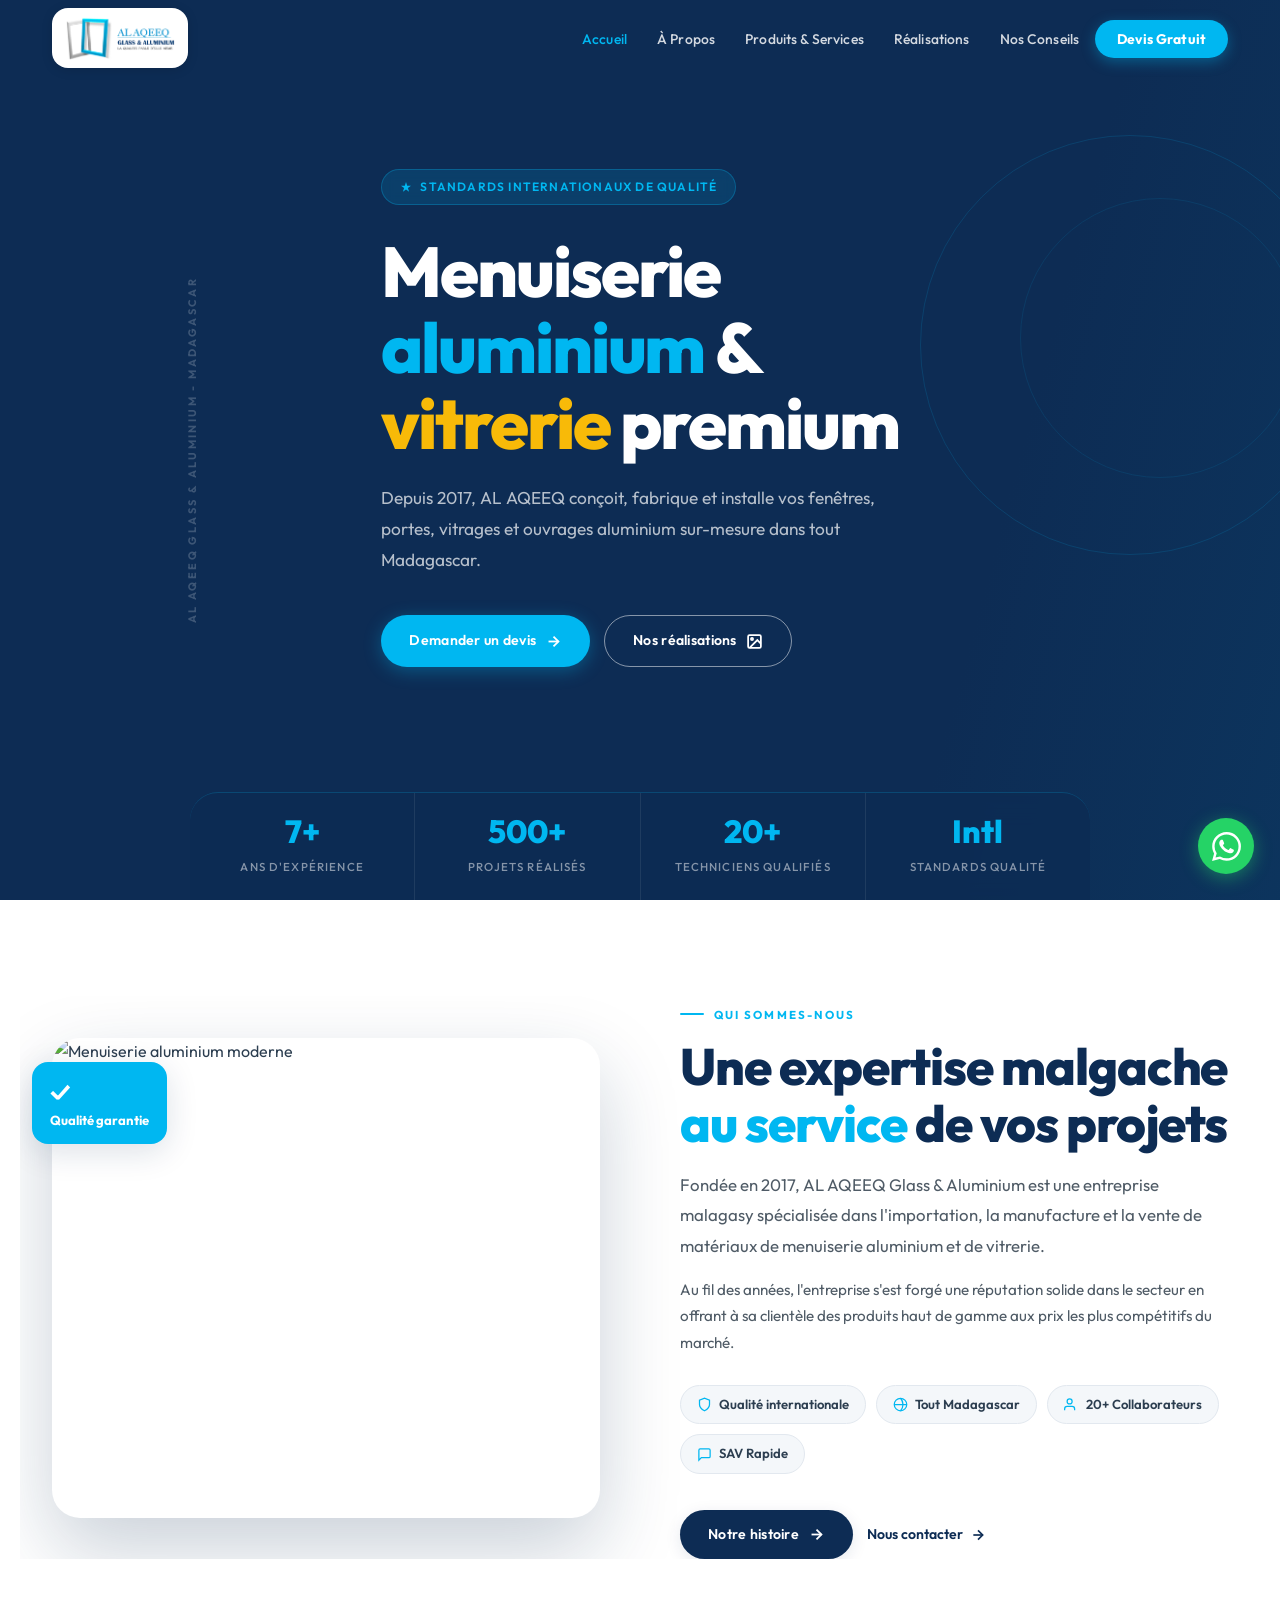
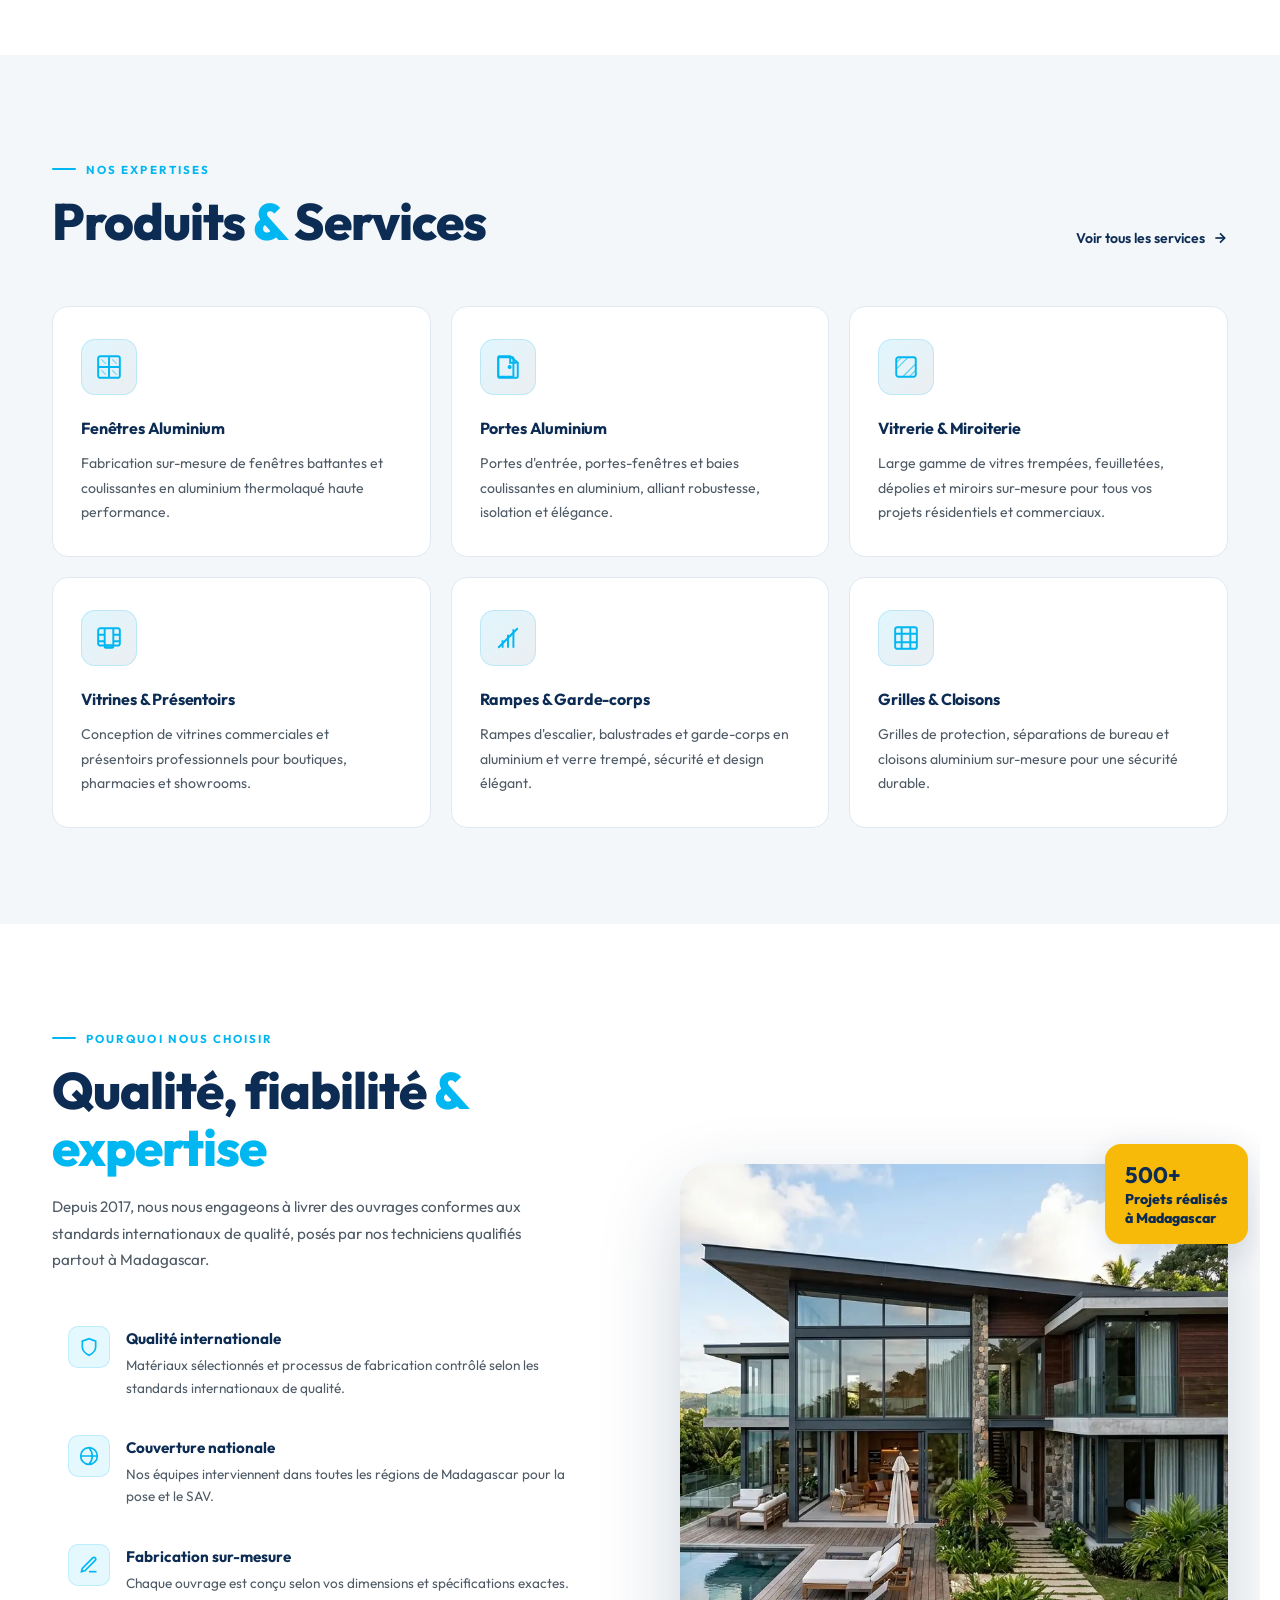
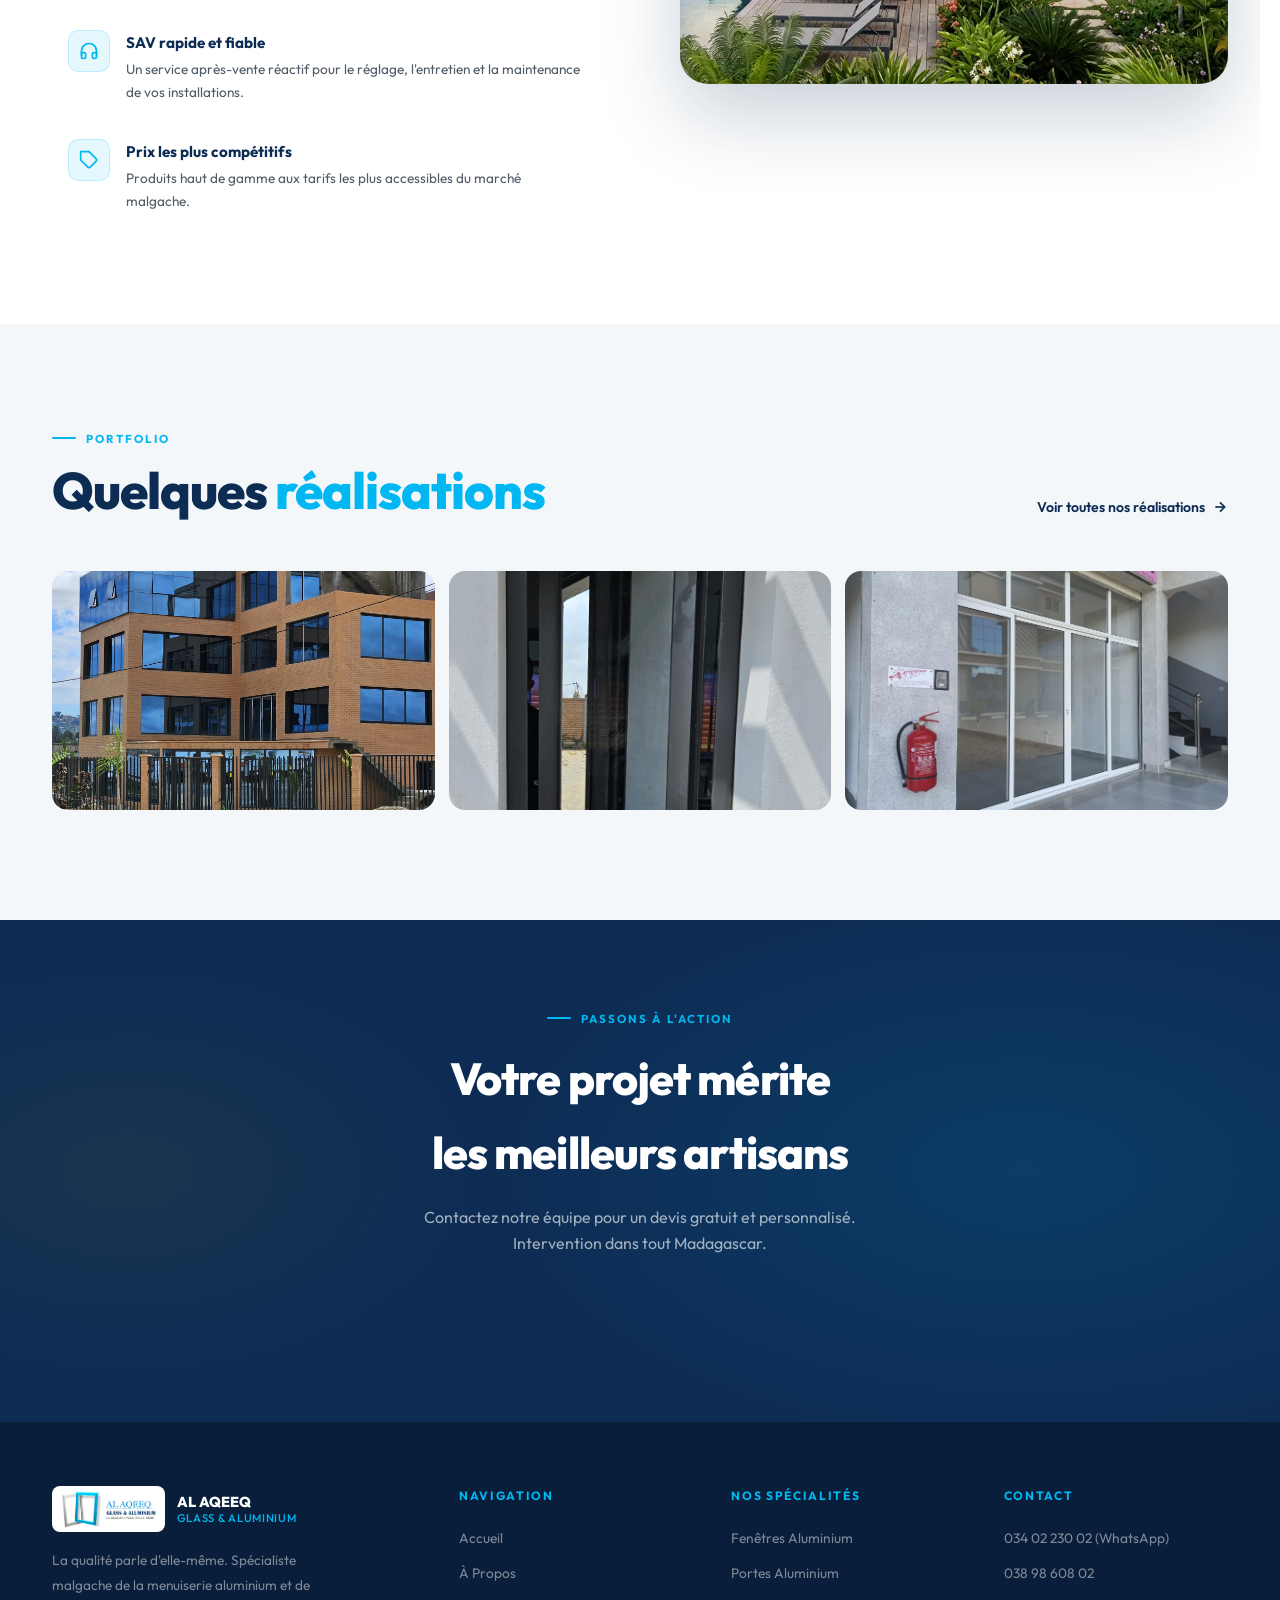
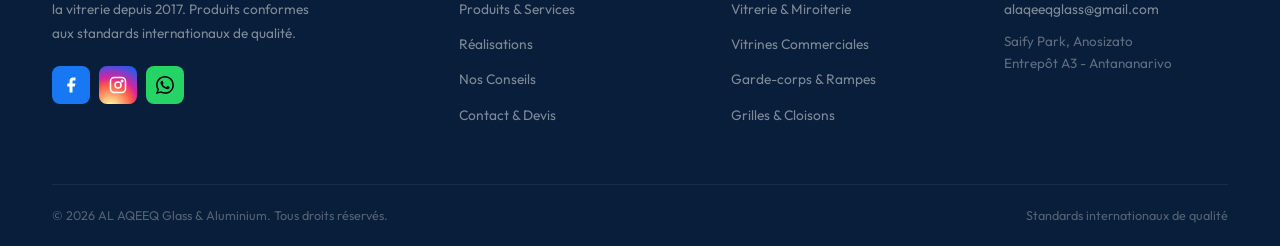
==== commit 2ed0ce57: "Rename index (7).html to index.html" ====
--- a/index.html
+++ b/index.html
@@ -250,9 +250,10 @@
 }
 
 .hero-content{
-  position:relative;z-index:4;
+  position:relative;z-index:2;
   max-width:680px;
   padding-top:var(--nav-h);
+  padding-bottom:140px;
 }
 
 .hero-badge{
@@ -719,6 +720,7 @@
   .nav-hamburger{display:flex}
   .hero-stats{display:none}
   .hero-vert{display:none}
+  .hero-content{padding-bottom:40px}
   .services-grid{grid-template-columns:1fr}
   .gallery-grid{grid-template-columns:repeat(2,1fr)}
   .gallery-preview-grid{grid-template-columns:1fr 1fr}
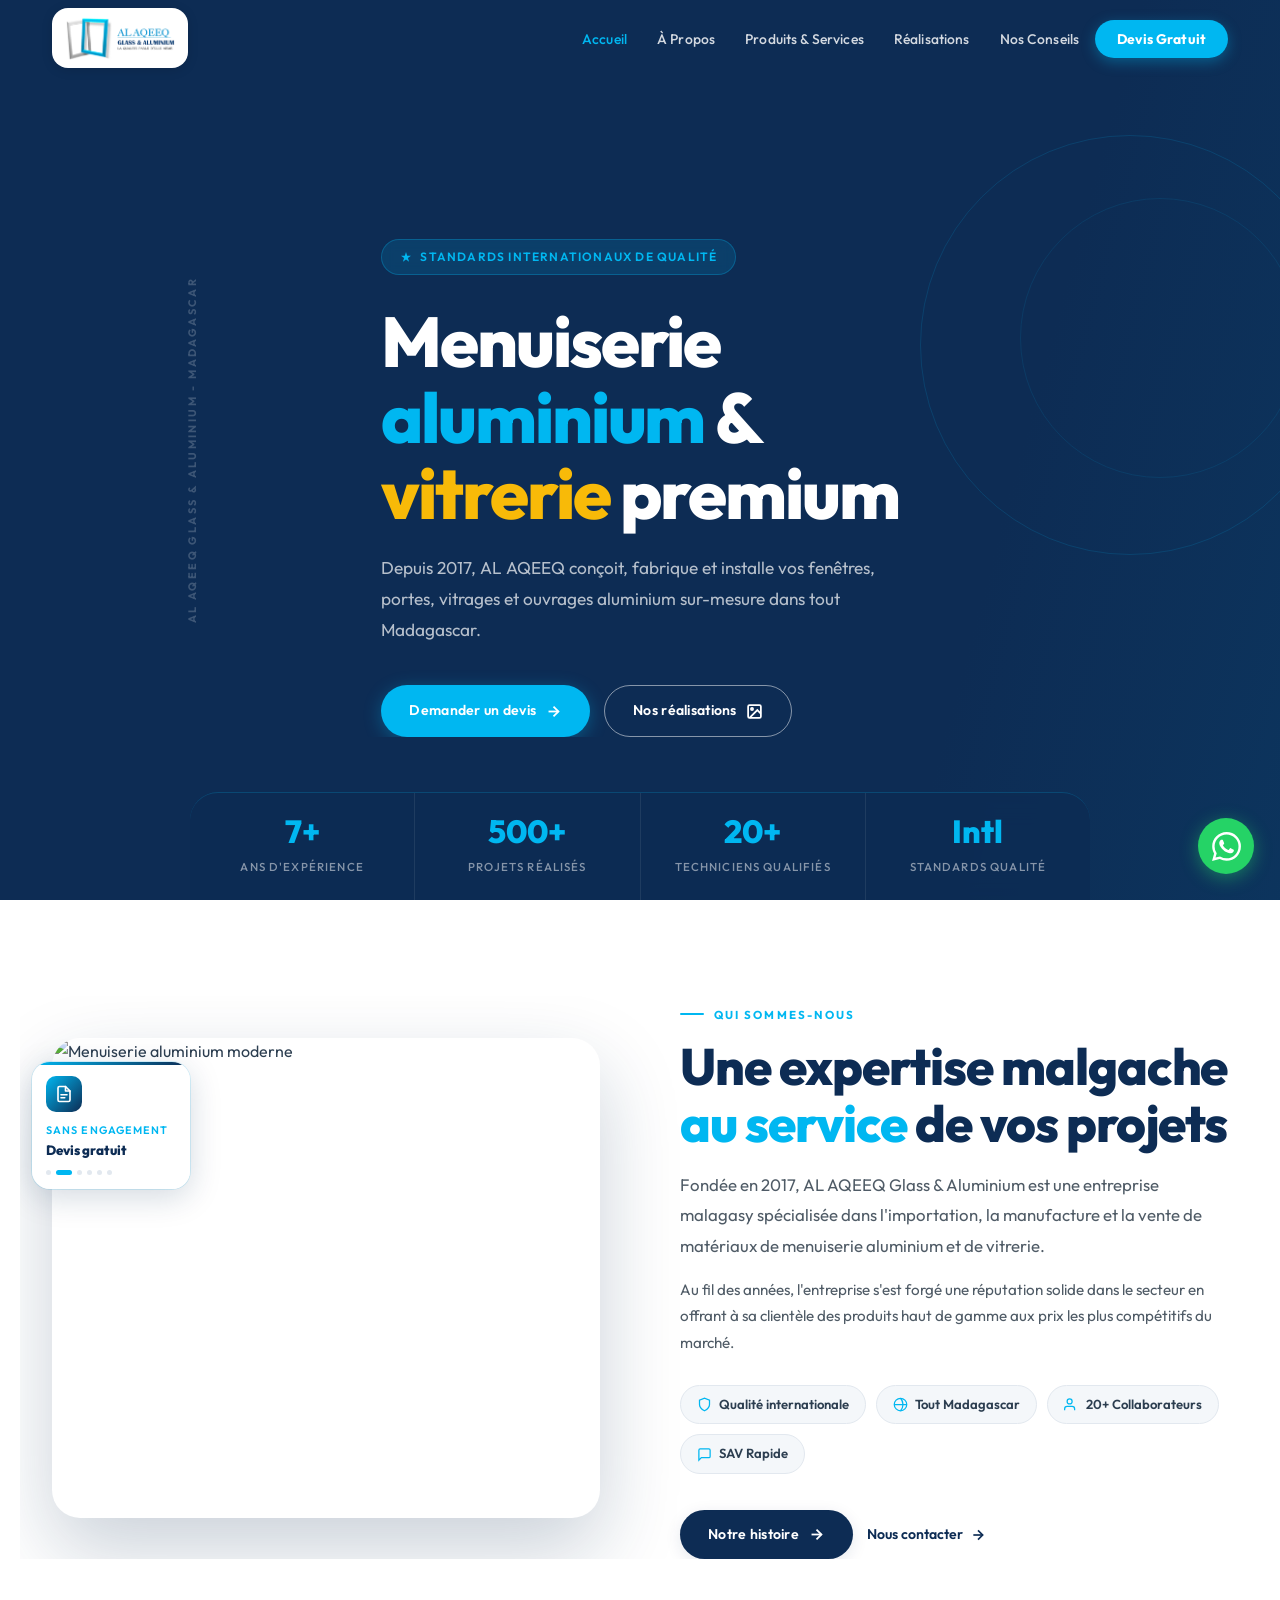
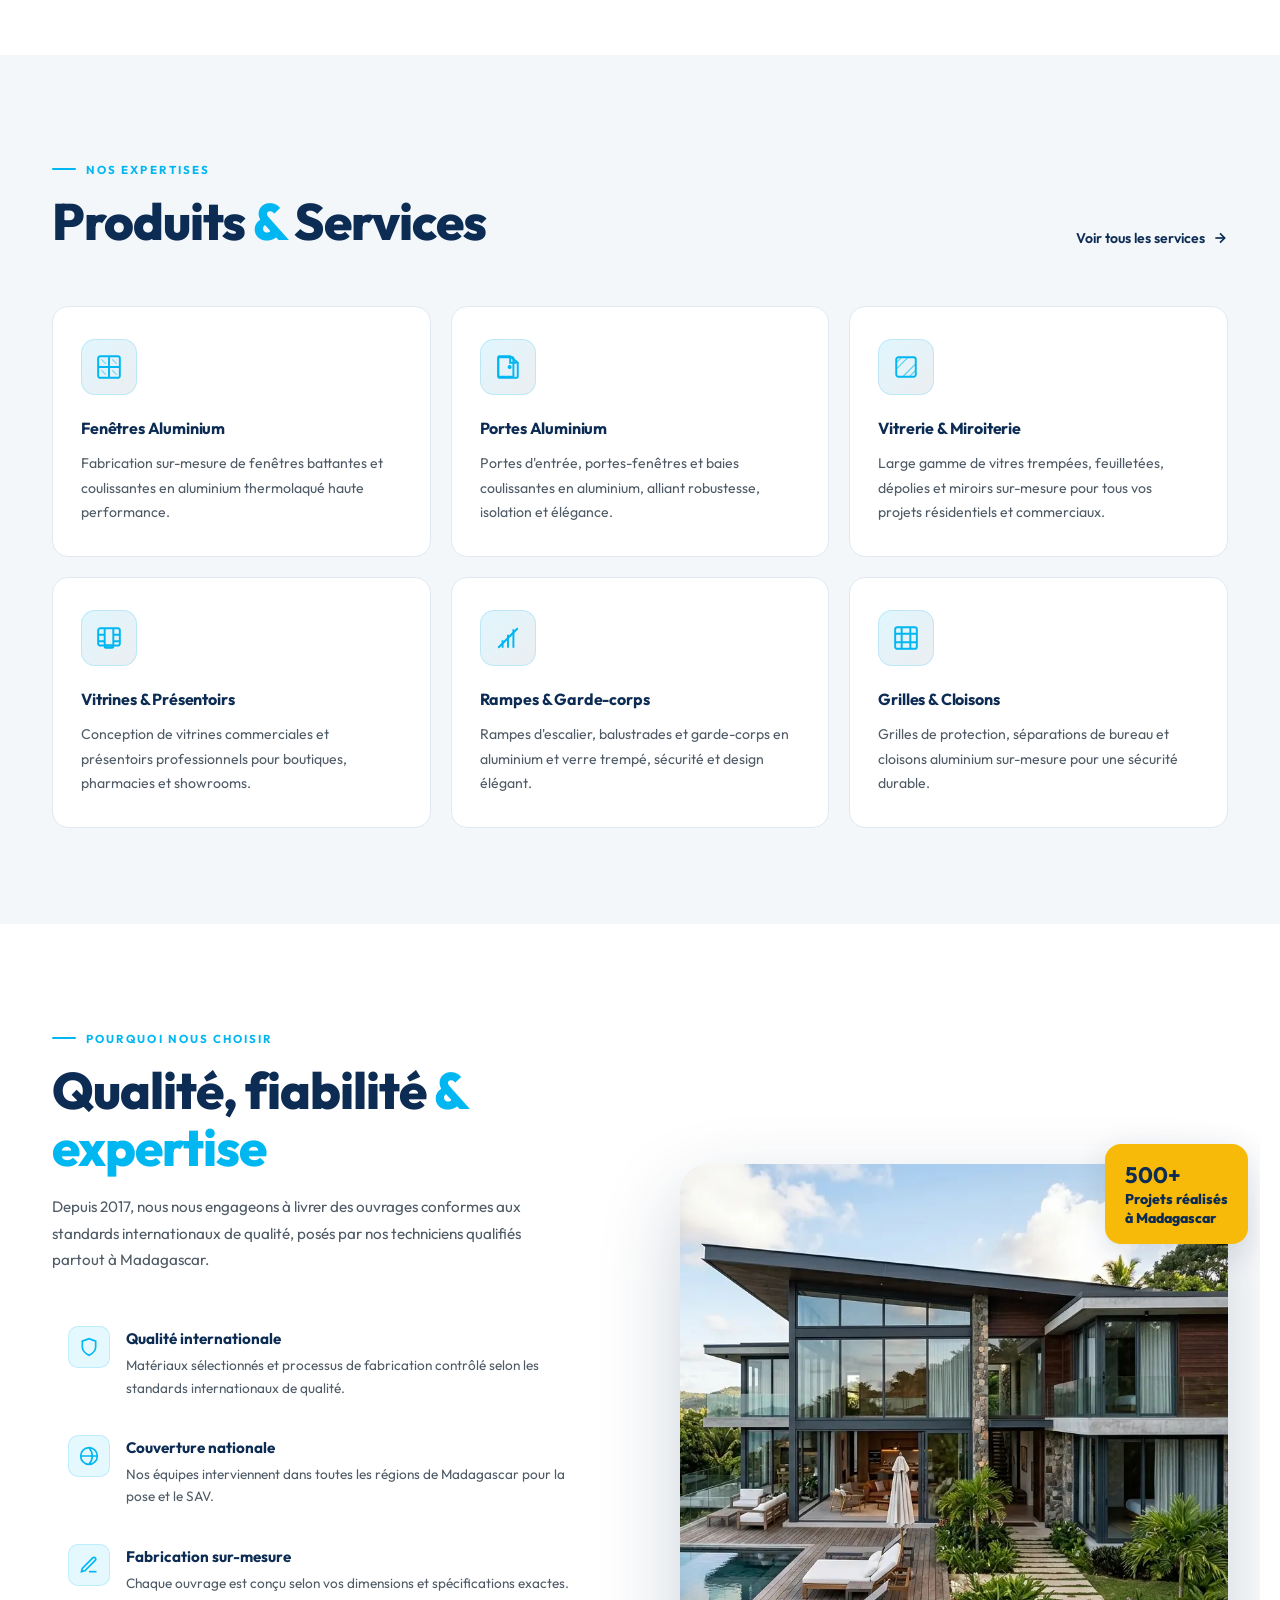
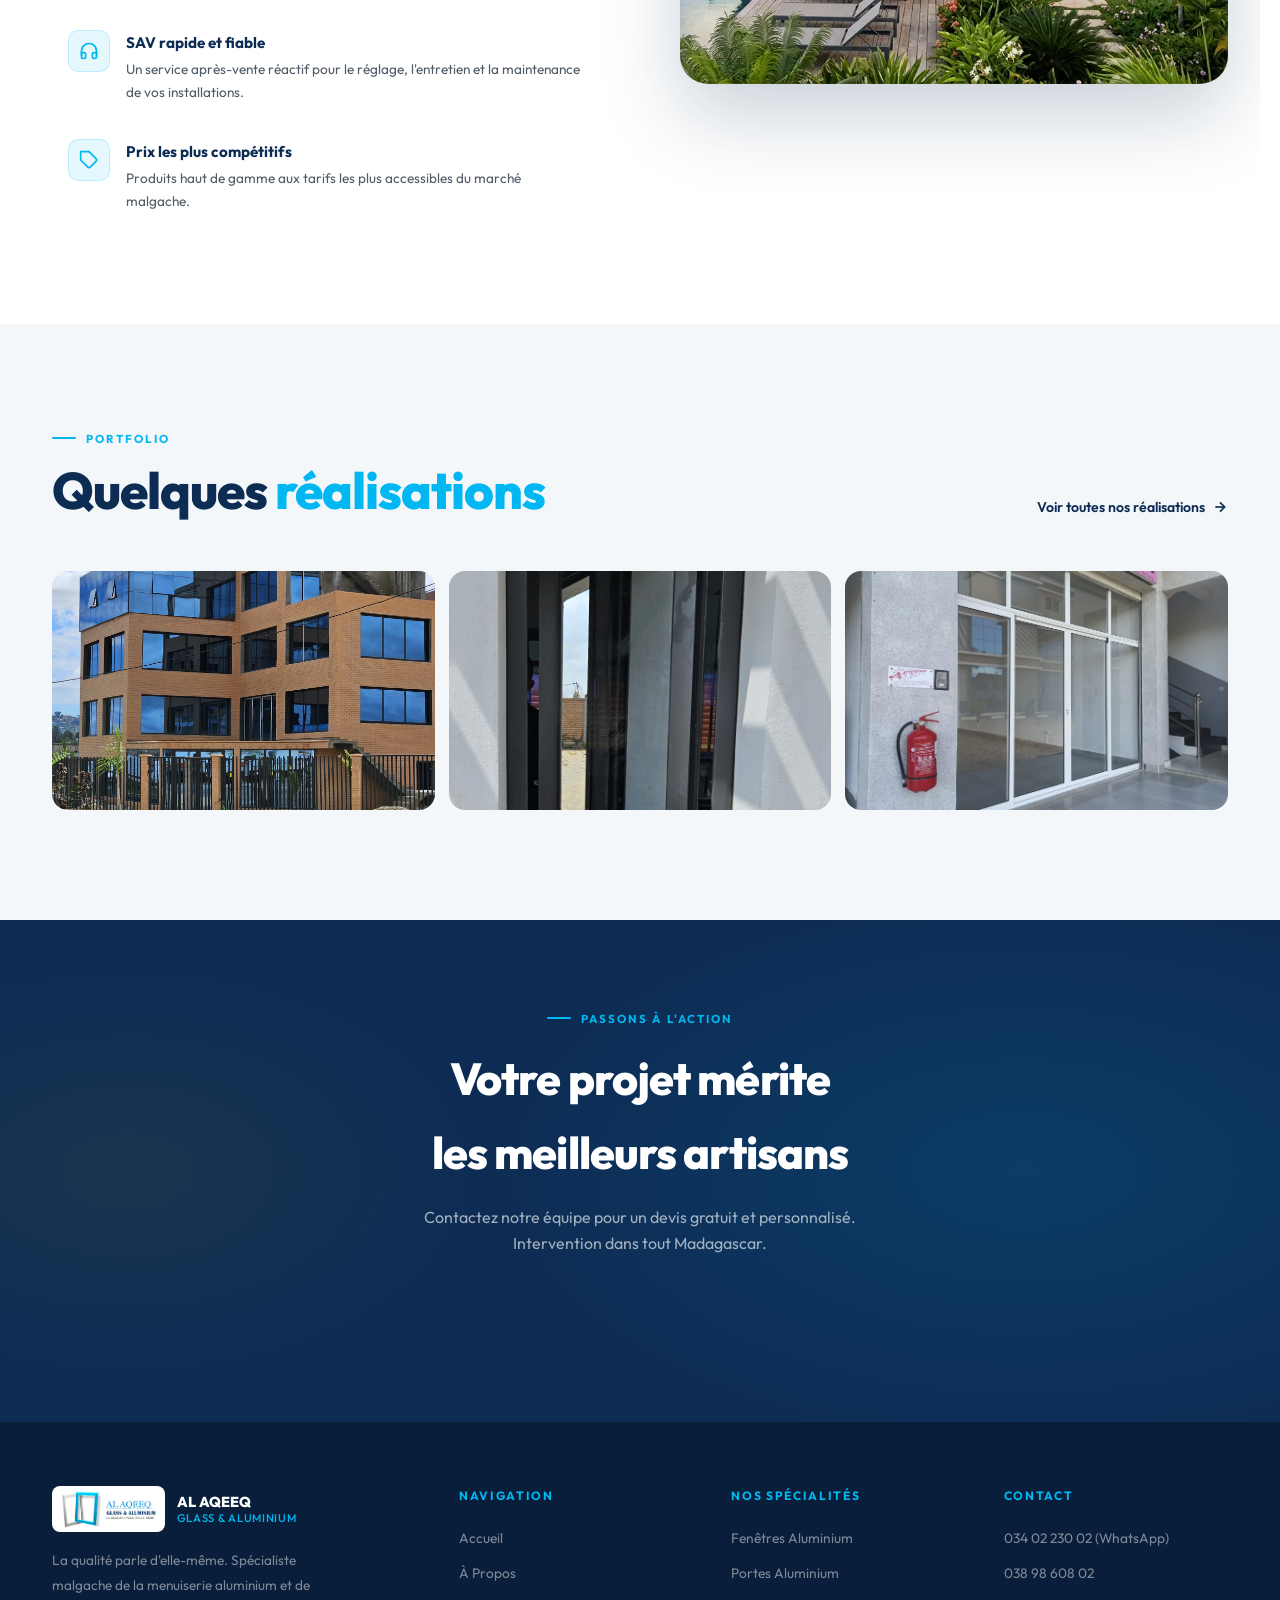
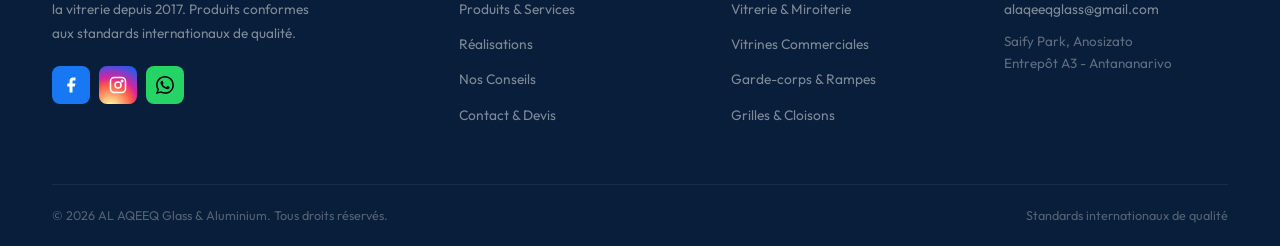
==== commit 475ca738: "Rename index (8).html to index.html" ====
--- a/index.html
+++ b/index.html
@@ -253,7 +253,6 @@
   position:relative;z-index:2;
   max-width:680px;
   padding-top:var(--nav-h);
-  padding-bottom:140px;
 }
 
 .hero-badge{
@@ -335,15 +334,108 @@
   border-radius:var(--r-md);border:5px solid var(--white);
   box-shadow:var(--shadow-lg);
 }
-.about-cert-tag{
-  position:absolute;top:24px;left:-20px;
-  background:var(--cyan);color:var(--white);
-  border-radius:var(--r-md);padding:14px 18px;
-  font-weight:700;font-size:.82rem;line-height:1.4;
-  box-shadow:var(--shadow-md);
-  white-space:nowrap;
-}
-.about-cert-tag span{display:block;font-size:1.5rem;font-weight:800;margin-bottom:2px}
+/* ── Animated badge (replaces about-cert-tag) ──────────────── */
+.about-badge-anim {
+  position: absolute;
+  top: 24px;
+  left: -20px;
+  width: 158px;
+  background: rgba(255,255,255,.96);
+  backdrop-filter: blur(12px);
+  border-radius: 18px;
+  padding: 14px 16px 14px 14px;
+  box-shadow: 0 8px 32px rgba(13,44,84,.18), 0 0 0 1px rgba(0,183,241,.15);
+  overflow: hidden;
+  z-index: 10;
+}
+
+/* glowing top border */
+.about-badge-anim::before {
+  content: '';
+  position: absolute;
+  top: 0; left: 0; right: 0;
+  height: 3px;
+  background: linear-gradient(90deg, var(--cyan), var(--navy), var(--cyan));
+  background-size: 200% 100%;
+  animation: badgeShimmer 3s linear infinite;
+  border-radius: 18px 18px 0 0;
+}
+@keyframes badgeShimmer {
+  0%   { background-position: 0% 0% }
+  100% { background-position: 200% 0% }
+}
+
+/* icon circle */
+.about-badge-anim-icon {
+  width: 36px; height: 36px;
+  border-radius: 10px;
+  background: linear-gradient(135deg, var(--cyan), var(--navy));
+  display: flex; align-items: center; justify-content: center;
+  margin-bottom: 10px;
+  flex-shrink: 0;
+  transition: transform .4s var(--ease);
+}
+.about-badge-anim-icon svg {
+  width: 18px; height: 18px;
+  stroke: white; fill: none;
+}
+
+/* sliding text track */
+.about-badge-anim-track {
+  position: relative;
+  height: 38px;
+  overflow: hidden;
+}
+.about-badge-anim-slide {
+  position: absolute;
+  top: 0; left: 0; right: 0;
+  opacity: 0;
+  transform: translateY(12px);
+  transition: opacity .45s ease, transform .45s ease;
+  pointer-events: none;
+}
+.about-badge-anim-slide.active {
+  opacity: 1;
+  transform: translateY(0);
+}
+.about-badge-anim-slide.exit {
+  opacity: 0;
+  transform: translateY(-12px);
+}
+.about-badge-anim-label {
+  font-family: var(--font-main);
+  font-size: .68rem;
+  font-weight: 600;
+  color: var(--cyan);
+  letter-spacing: .1em;
+  text-transform: uppercase;
+  margin-bottom: 2px;
+}
+.about-badge-anim-text {
+  font-family: var(--font-main);
+  font-size: .84rem;
+  font-weight: 800;
+  color: var(--navy);
+  line-height: 1.25;
+}
+
+/* dot indicators */
+.about-badge-anim-dots {
+  display: flex;
+  gap: 5px;
+  margin-top: 10px;
+}
+.about-badge-anim-dots span {
+  width: 5px; height: 5px;
+  border-radius: 50%;
+  background: var(--grey-al);
+  transition: background .3s, width .3s;
+}
+.about-badge-anim-dots span.active {
+  background: var(--cyan);
+  width: 16px;
+  border-radius: 3px;
+}
 
 .about-badges{display:flex;flex-wrap:wrap;gap:10px;margin-top:28px}
 .about-badge{
@@ -720,7 +812,6 @@
   .nav-hamburger{display:flex}
   .hero-stats{display:none}
   .hero-vert{display:none}
-  .hero-content{padding-bottom:40px}
   .services-grid{grid-template-columns:1fr}
   .gallery-grid{grid-template-columns:repeat(2,1fr)}
   .gallery-preview-grid{grid-template-columns:1fr 1fr}
@@ -1122,8 +1213,14 @@
           class="about-img-main"
         >
         
-        <div class="about-cert-tag">
-          <span>✓</span>Qualité garantie
+        <div class="about-badge-anim" id="aboutBadge">
+          <div class="about-badge-anim-icon" id="aboutBadgeIcon">
+            <!-- icon injected by JS -->
+          </div>
+          <div class="about-badge-anim-track" id="aboutBadgeTrack">
+            <!-- slides injected by JS -->
+          </div>
+          <div class="about-badge-anim-dots" id="aboutBadgeDots"></div>
         </div>
       </div>
 
@@ -1714,5 +1811,117 @@
 });
 
 </script>
+
+<script>
+/* ── Animated About Badge ─────────────────────────────────── */
+(function () {
+  const ITEMS = [
+    {
+      label: 'Engagement',
+      text:  'Qualité garantie',
+      icon:  `<svg viewBox="0 0 24 24" stroke-width="2.2" stroke-linecap="round" stroke-linejoin="round"><path d="M12 22s8-4 8-10V5l-8-3-8 3v7c0 6 8 10 8 10z"/><polyline points="9,12 11,14 15,10"/></svg>`
+    },
+    {
+      label: 'Sans engagement',
+      text:  'Devis gratuit',
+      icon:  `<svg viewBox="0 0 24 24" stroke-width="2.2" stroke-linecap="round" stroke-linejoin="round"><path d="M14 2H6a2 2 0 0 0-2 2v16a2 2 0 0 0 2 2h12a2 2 0 0 0 2-2V8z"/><polyline points="14,2 14,8 20,8"/><line x1="16" y1="13" x2="8" y2="13"/><line x1="13" y1="17" x2="8" y2="17"/></svg>`
+    },
+    {
+      label: 'Expertise',
+      text:  'Service premium',
+      icon:  `<svg viewBox="0 0 24 24" stroke-width="2.2" stroke-linecap="round" stroke-linejoin="round"><circle cx="12" cy="8" r="6"/><path d="M15.477 12.89L17 22l-5-3-5 3 1.523-9.11"/></svg>`
+    },
+    {
+      label: 'Réactivité',
+      text:  'Intervention rapide',
+      icon:  `<svg viewBox="0 0 24 24" stroke-width="2.2" stroke-linecap="round" stroke-linejoin="round"><circle cx="12" cy="12" r="10"/><polyline points="12,6 12,12 16,14"/></svg>`
+    },
+    {
+      label: 'Sur-mesure',
+      text:  'Fabrication unique',
+      icon:  `<svg viewBox="0 0 24 24" stroke-width="2.2" stroke-linecap="round" stroke-linejoin="round"><path d="M12 20h9"/><path d="M16.5 3.5a2.121 2.121 0 0 1 3 3L7 19l-4 1 1-4L16.5 3.5z"/></svg>`
+    },
+    {
+      label: 'Priorité',
+      text:  'Satisfaction client',
+      icon:  `<svg viewBox="0 0 24 24" stroke-width="2.2" stroke-linecap="round" stroke-linejoin="round"><path d="M20.84 4.61a5.5 5.5 0 0 0-7.78 0L12 5.67l-1.06-1.06a5.5 5.5 0 0 0-7.78 7.78l1.06 1.06L12 21.23l7.78-7.78 1.06-1.06a5.5 5.5 0 0 0 0-7.78z"/></svg>`
+    }
+  ];
+
+  const iconEl  = document.getElementById('aboutBadgeIcon');
+  const trackEl = document.getElementById('aboutBadgeTrack');
+  const dotsEl  = document.getElementById('aboutBadgeDots');
+  if (!iconEl || !trackEl || !dotsEl) return;
+
+  /* Build slides */
+  ITEMS.forEach((item, i) => {
+    const slide = document.createElement('div');
+    slide.className = 'about-badge-anim-slide' + (i === 0 ? ' active' : '');
+    slide.innerHTML = `<div class="about-badge-anim-label">${item.label}</div>
+                       <div class="about-badge-anim-text">${item.text}</div>`;
+    trackEl.appendChild(slide);
+
+    const dot = document.createElement('span');
+    if (i === 0) dot.classList.add('active');
+    dotsEl.appendChild(dot);
+  });
+
+  /* Set first icon */
+  iconEl.innerHTML = ITEMS[0].icon;
+
+  const slides = trackEl.querySelectorAll('.about-badge-anim-slide');
+  const dots   = dotsEl.querySelectorAll('span');
+  let current  = 0;
+  let timer;
+
+  function goTo(next) {
+    const prev = current;
+    if (next === prev) return;
+
+    /* exit current */
+    slides[prev].classList.remove('active');
+    slides[prev].classList.add('exit');
+    dots[prev].classList.remove('active');
+
+    /* enter next */
+    slides[next].classList.add('active');
+    dots[next].classList.add('active');
+
+    /* icon swap with a quick fade */
+    iconEl.style.opacity = '0';
+    iconEl.style.transform = 'scale(.7)';
+    iconEl.style.transition = 'opacity .25s ease, transform .25s ease';
+    setTimeout(() => {
+      iconEl.innerHTML = ITEMS[next].icon;
+      iconEl.style.opacity = '1';
+      iconEl.style.transform = 'scale(1)';
+    }, 250);
+
+    /* clean exit class after transition */
+    setTimeout(() => slides[prev].classList.remove('exit'), 480);
+
+    current = next;
+  }
+
+  function next() {
+    goTo((current + 1) % ITEMS.length);
+  }
+
+  function start() { timer = setInterval(next, 2800); }
+  function stop()  { clearInterval(timer); }
+
+  start();
+
+  /* Pause on hover */
+  const badge = document.getElementById('aboutBadge');
+  if (badge) {
+    badge.addEventListener('mouseenter', stop);
+    badge.addEventListener('mouseleave', start);
+
+    /* Click = advance manually */
+    badge.addEventListener('click', () => { stop(); next(); start(); });
+  }
+})();
+</script>
 </body>
 </html>
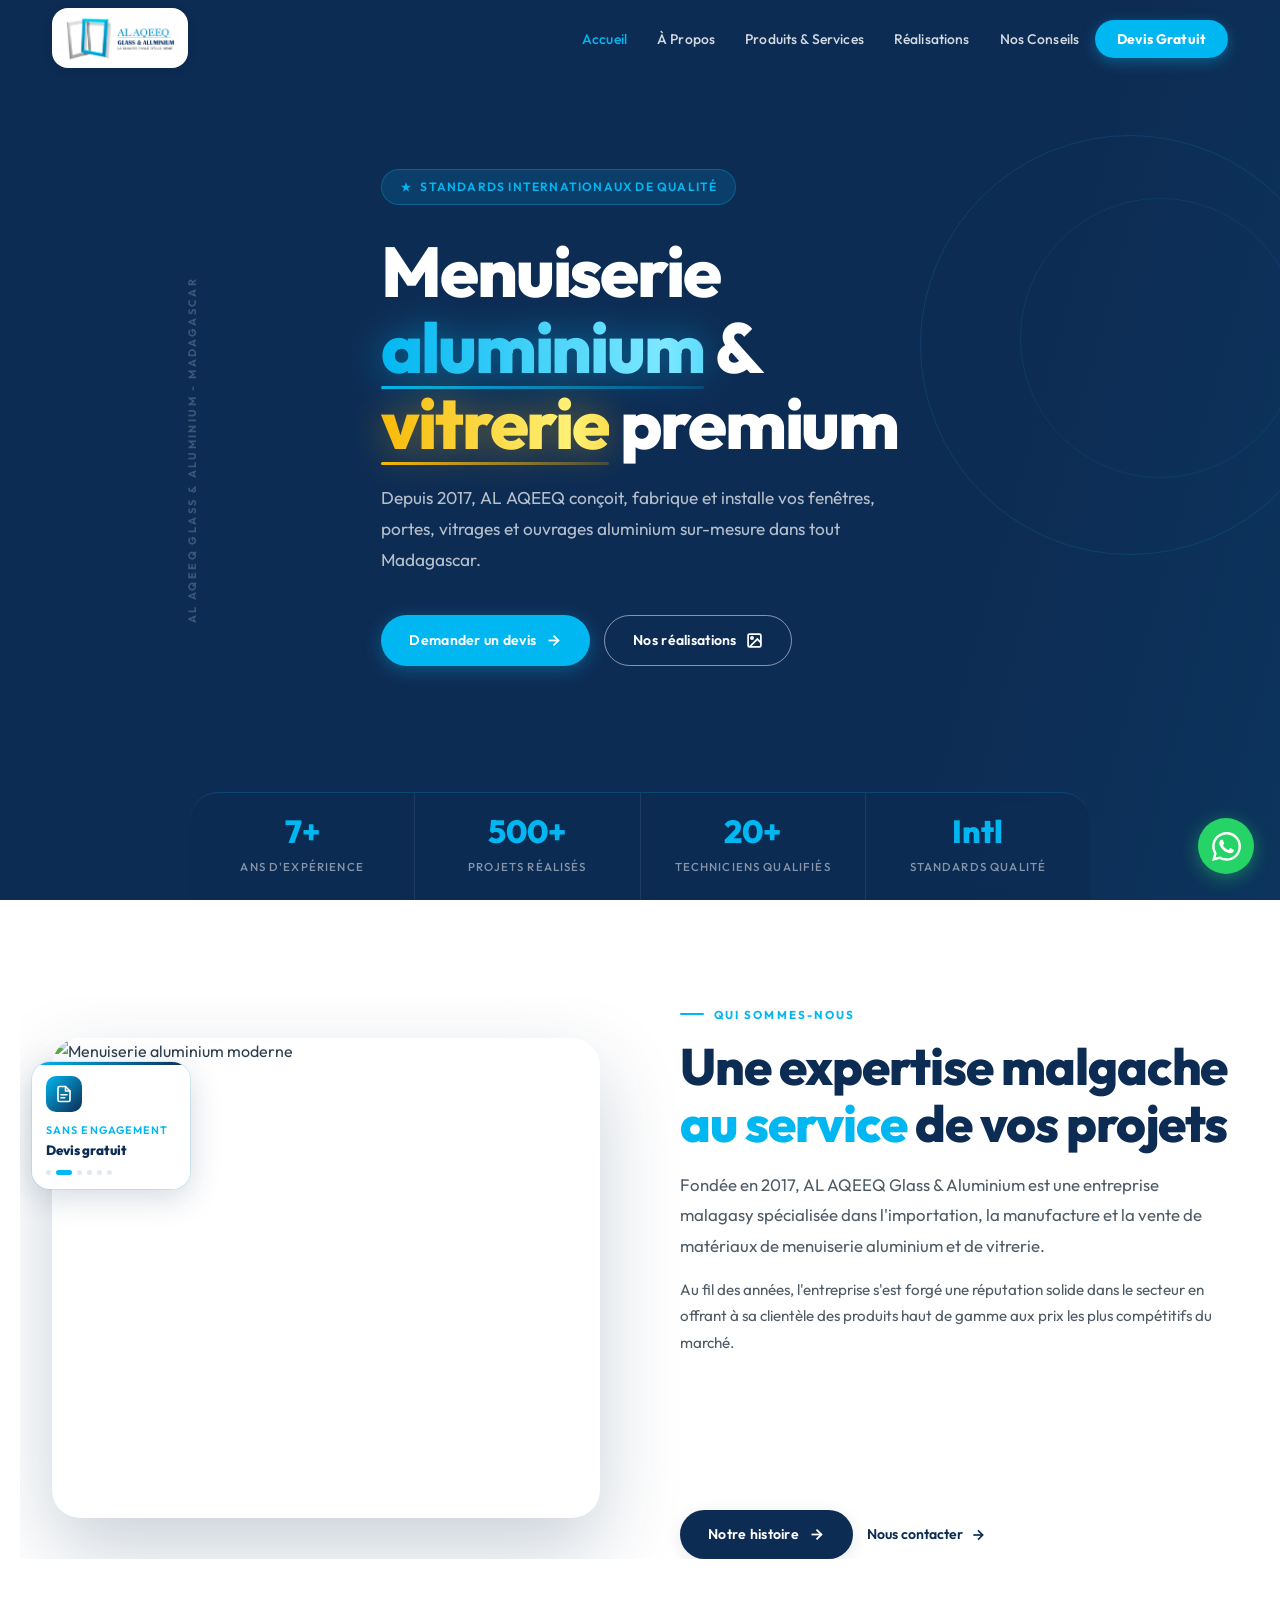
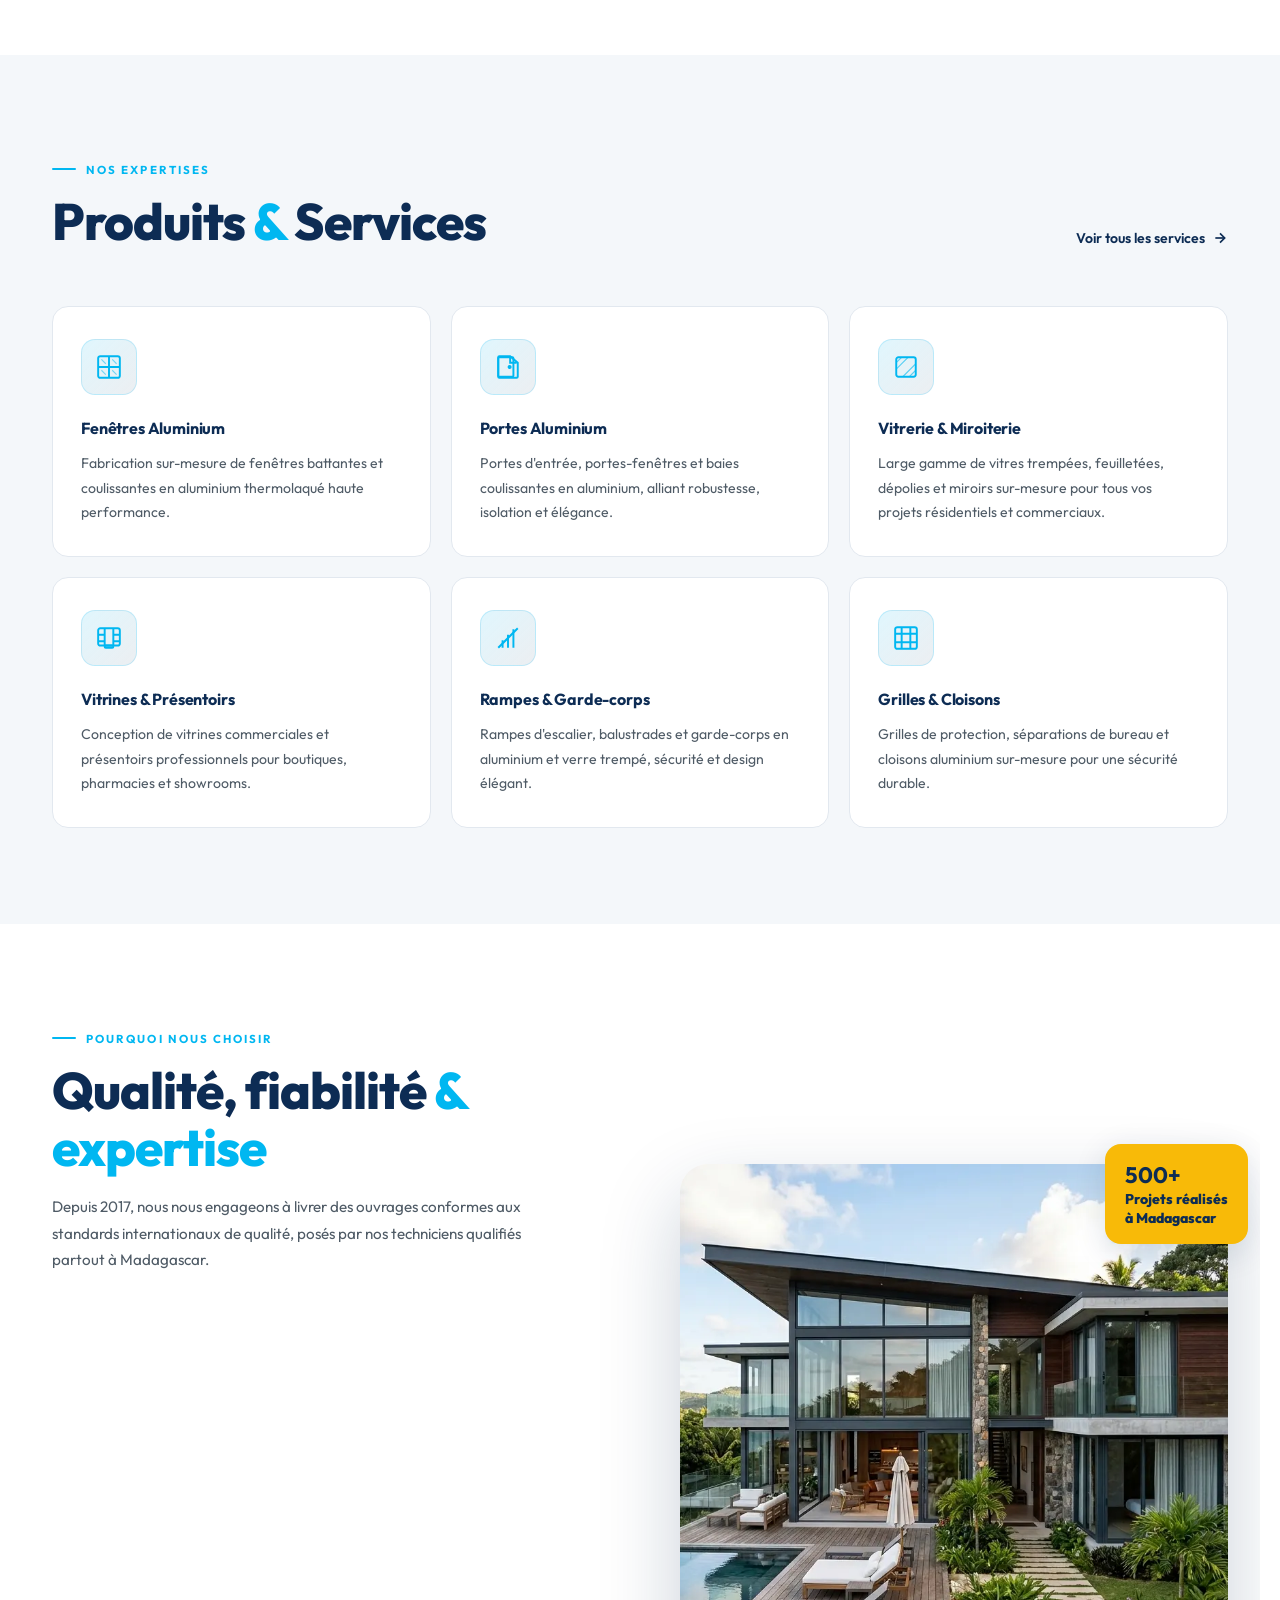
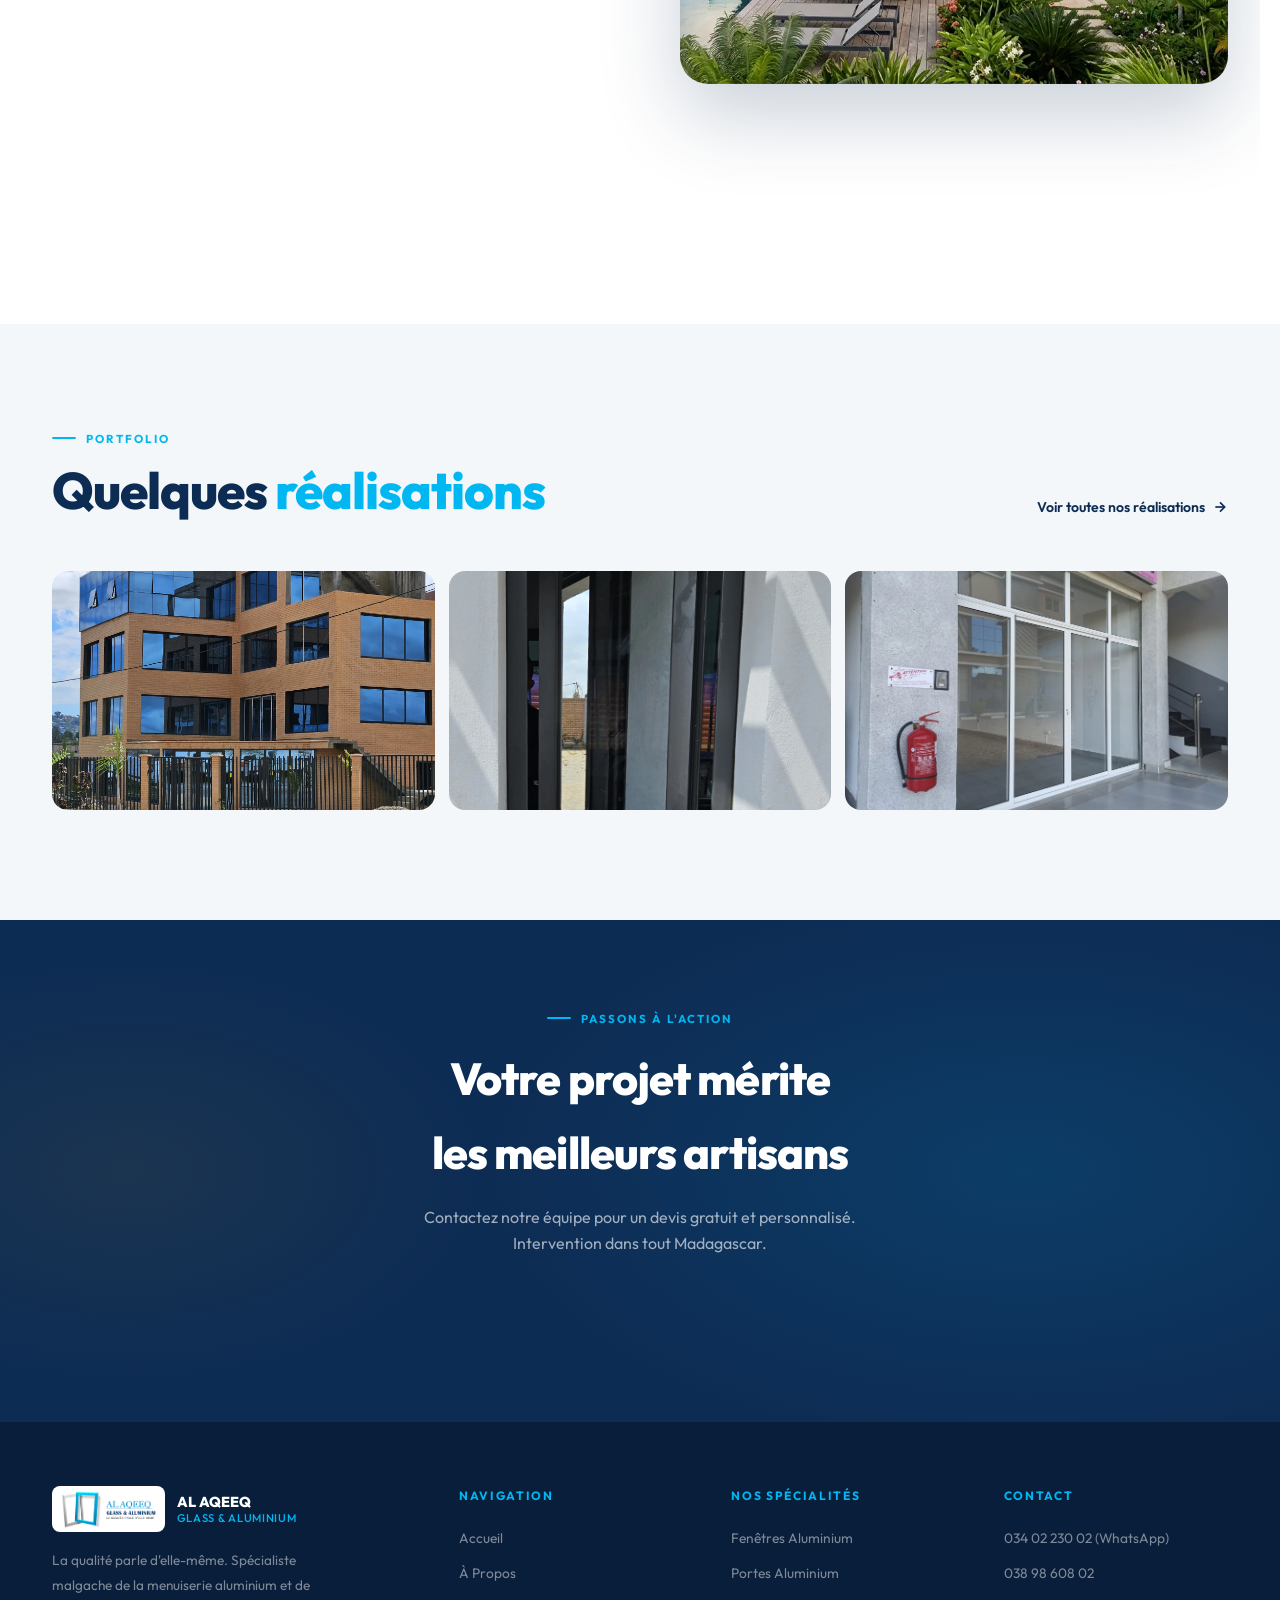
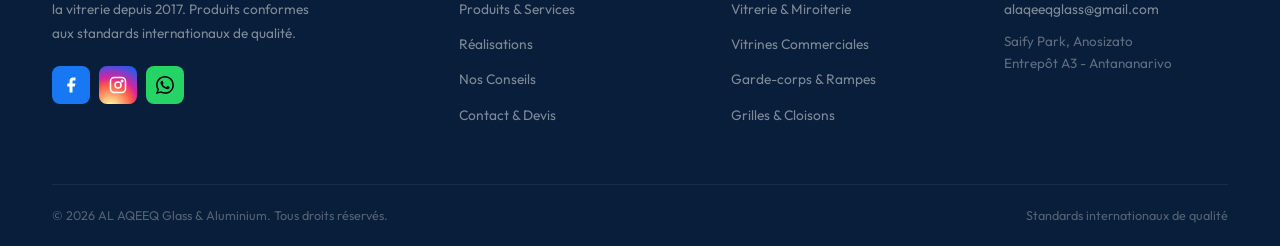
==== commit 2e7b29c5: "Rename index (9).html to index.html" ====
--- a/index.html
+++ b/index.html
@@ -191,8 +191,15 @@
 
 /* ── HERO ────────────────────────────────────────────────── */
 .hero{
-  min-height:100vh;position:relative;display:flex;align-items:center;
+  min-height:100vh;position:relative;
+  display:flex;flex-direction:column;justify-content:space-between;
   overflow:hidden;background:var(--navy);
+}
+.hero > .container{
+  flex:1;display:flex;align-items:center;
+  padding-top:var(--nav-h);
+  padding-bottom:32px;
+  position:relative;z-index:2;
 }
 
 /* Background image - modern house with aluminium glazing */
@@ -252,7 +259,6 @@
 .hero-content{
   position:relative;z-index:2;
   max-width:680px;
-  padding-top:var(--nav-h);
 }
 
 .hero-badge{
@@ -290,11 +296,12 @@
   animation:fadeInUp .8s .4s var(--ease) both;
 }
 
-/* Stats bar - clean floating card */
+/* Stats bar - natural flow at bottom of hero flex column */
 .hero-stats{
-  position:absolute;bottom:0;left:0;right:0;z-index:3;
-  display:flex;justify-content:center;
+  position:relative;bottom:auto;left:auto;right:auto;
+  z-index:3;display:flex;justify-content:center;
   animation:fadeInUp .9s .55s var(--ease) both;
+  flex-shrink:0;
 }
 .hero-stats-inner{
   display:flex;
@@ -447,6 +454,26 @@
 }
 .about-badge:hover{background:rgba(0,183,241,.1);border-color:var(--cyan);color:var(--cyan)}
 .about-badge svg{width:15px;height:15px;color:var(--cyan)}
+
+/* ── About badges — mobile grid layout ── */
+@media(max-width:768px){
+  .about-badges{
+    display:grid;
+    grid-template-columns:1fr 1fr;
+    gap:8px;
+  }
+  .about-badge{
+    justify-content:center;
+    font-size:.8rem;
+    padding:9px 10px;
+    white-space:nowrap;
+    overflow:hidden;
+    text-overflow:ellipsis;
+  }
+}
+@media(max-width:360px){
+  .about-badges{ grid-template-columns:1fr; }
+}
 
 /* ── SERVICES ────────────────────────────────────────────── */
 .services-grid{
@@ -1059,8 +1086,16 @@
     object-position: center top !important;
     max-width: 100% !important;
   }
-  .about-img-stack { max-width: 100% !important; overflow: hidden }
-  .about-cert-tag  { left: 10px; top: 16px; font-size: .78rem; padding: 10px 14px }
+  /* overflow:visible so the badge isn't clipped */
+  .about-img-stack { max-width: 100% !important; overflow: visible !important; }
+  /* Reposition badge: inside the image, top-left corner, no negative left */
+  .about-badge-anim {
+    left: 12px !important;
+    top: 12px !important;
+    width: 148px !important;
+    padding: 10px 12px !important;
+  }
+  .about-cert-tag { left: 10px; top: 16px; font-size: .78rem; padding: 10px 14px }
 }
 
 /* ── Product cards on mobile ─────────────────────────────── */
@@ -1130,6 +1165,377 @@
 /* ── transition compat ───────────────────────────────────── */
 :root { --transition: .35s cubic-bezier(.4,0,.2,1) }
 
+/* ══════════════════════════════════════════════════════════
+   PREMIUM ANIMATIONS — INDEX
+══════════════════════════════════════════════════════════ */
+
+/* 1. Typed cursor on hero sub text */
+.hero-cursor {
+  display:inline-block;width:2px;height:1em;
+  background:var(--cyan);margin-left:3px;vertical-align:middle;
+  animation:blink .75s step-end infinite;
+}
+@keyframes blink{0%,100%{opacity:1}50%{opacity:0}}
+
+/* 2. Hero badge — static, no shimmer (focus on title words) */
+.hero-badge {
+  position:relative;
+}
+
+/* 3. Hero title word-by-word reveal */
+.hero-word {
+  display:inline-block;
+  opacity:0;transform:translateY(30px) skewY(3deg);
+  animation:wordIn .65s var(--ease) forwards;
+}
+@keyframes wordIn {
+  to{opacity:1;transform:translateY(0) skewY(0)}
+}
+
+/* ── Effet spécial : ALUMINIUM (cyan) ── */
+.hero-title .t-cyan {
+  position:relative;
+  display:inline-block;
+  background: linear-gradient(90deg,
+    #00B7F1 0%,
+    #7ee8ff 40%,
+    #00B7F1 60%,
+    #0099CC 100%);
+  background-size: 220% 100%;
+  -webkit-background-clip: text;
+  -webkit-text-fill-color: transparent;
+  background-clip: text;
+  animation: wordIn .65s var(--ease) forwards,
+             aluminiumShine 3.8s ease-in-out infinite 1.2s;
+  filter: drop-shadow(0 0 18px rgba(0,183,241,.45));
+}
+/* underline reveal animé */
+.hero-title .t-cyan::after {
+  content:'';
+  position:absolute;
+  left:0; bottom:-4px;
+  height:3px; width:0;
+  background:linear-gradient(90deg,var(--cyan),rgba(0,183,241,.2));
+  border-radius:2px;
+  animation:cyanUnderline .7s ease .9s forwards;
+}
+@keyframes aluminiumShine {
+  0%,100% { background-position:0% 50% }
+  50%      { background-position:100% 50% }
+}
+@keyframes cyanUnderline {
+  to { width:100% }
+}
+
+/* ── Effet spécial : VITRERIE (gold) ── */
+.hero-title .t-gold {
+  position:relative;
+  display:inline-block;
+  background: linear-gradient(90deg,
+    #F8BA08 0%,
+    #fff176 38%,
+    #F8BA08 60%,
+    #d99a00 100%);
+  background-size: 220% 100%;
+  -webkit-background-clip: text;
+  -webkit-text-fill-color: transparent;
+  background-clip: text;
+  animation: wordIn .65s var(--ease) forwards,
+             vitrerieShine 4.2s ease-in-out infinite 1.5s;
+  filter: drop-shadow(0 0 18px rgba(248,186,8,.4));
+}
+/* underline reveal animé */
+.hero-title .t-gold::after {
+  content:'';
+  position:absolute;
+  left:0; bottom:-4px;
+  height:3px; width:0;
+  background:linear-gradient(90deg,var(--gold),rgba(248,186,8,.2));
+  border-radius:2px;
+  animation:goldUnderline .7s ease 1.1s forwards;
+}
+@keyframes vitrerieShine {
+  0%,100% { background-position:0% 50% }
+  50%      { background-position:100% 50% }
+}
+@keyframes goldUnderline {
+  to { width:100% }
+}
+
+/* ── Hover boost sur les deux mots-clés ── */
+.hero-title .t-cyan:hover {
+  filter: drop-shadow(0 0 28px rgba(0,183,241,.75));
+  transform: scale(1.04) translateY(-2px);
+  transition: filter .25s ease, transform .25s ease;
+}
+.hero-title .t-gold:hover {
+  filter: drop-shadow(0 0 28px rgba(248,186,8,.7));
+  transform: scale(1.04) translateY(-2px);
+  transition: filter .25s ease, transform .25s ease;
+}
+
+/* ── Mobile : désactiver -webkit-text-fill si pb de rendu ── */
+@media (max-width: 480px) {
+  .hero-title .t-cyan {
+    background-size: 300% 100%;
+    filter: drop-shadow(0 0 10px rgba(0,183,241,.4));
+  }
+  .hero-title .t-gold {
+    background-size: 300% 100%;
+    filter: drop-shadow(0 0 10px rgba(248,186,8,.35));
+  }
+}
+
+/* 4. Stats bar: each pill fades + slides in */
+.stat-pill {
+  opacity:0;transform:translateY(18px);
+  animation:statIn .6s var(--ease) forwards;
+}
+.stat-pill:nth-child(1){animation-delay:.7s}
+.stat-pill:nth-child(2){animation-delay:.85s}
+.stat-pill:nth-child(3){animation-delay:1s}
+.stat-pill:nth-child(4){animation-delay:1.15s}
+@keyframes statIn{to{opacity:1;transform:translateY(0)}}
+
+/* stat-pill hover glow */
+.stat-pill {
+  cursor:default;
+  transition:background .3s var(--ease);
+}
+.stat-pill:hover {
+  background:rgba(0,183,241,.08);
+}
+.stat-pill:hover .stat-num {
+  text-shadow:0 0 18px rgba(0,183,241,.55);
+}
+
+/* 5. Directional scroll reveals */
+[data-reveal]{
+  opacity:0;
+  transition:opacity .75s var(--ease),transform .75s var(--ease);
+}
+[data-reveal="up"]    {transform:translateY(40px)}
+[data-reveal="left"]  {transform:translateX(-44px)}
+[data-reveal="right"] {transform:translateX(44px)}
+[data-reveal="scale"] {transform:scale(.9)}
+[data-reveal].in{opacity:1;transform:none}
+[data-reveal-d="1"]{transition-delay:.1s}
+[data-reveal-d="2"]{transition-delay:.2s}
+[data-reveal-d="3"]{transition-delay:.3s}
+[data-reveal-d="4"]{transition-delay:.4s}
+[data-reveal-d="5"]{transition-delay:.5s}
+
+/* 6. Service cards — premium hover */
+.svc-card {
+  transition:transform .4s var(--ease),box-shadow .4s var(--ease),border-color .4s;
+}
+.svc-card:hover {
+  transform:translateY(-10px) scale(1.01);
+}
+.svc-card:hover .svc-icon {
+  transform:rotate(-8deg) scale(1.12);
+  transition:transform .4s cubic-bezier(.34,1.56,.64,1);
+}
+.svc-icon { transition:transform .4s var(--ease); }
+
+/* 7. About image parallax shimmer border */
+.about-img-main {
+  transition:box-shadow .6s var(--ease);
+}
+.about-img-stack:hover .about-img-main {
+  box-shadow:0 28px 80px rgba(0,183,241,.18),var(--shadow-xl);
+}
+
+/* 8. About badges — stagger pop-in */
+.about-badges .about-badge {
+  opacity:0;transform:scale(.85);
+  transition:opacity .5s var(--ease),transform .5s var(--ease),
+             background .25s,border-color .25s,color .25s;
+}
+.about-badges.revealed .about-badge:nth-child(1){opacity:1;transform:none;transition-delay:.05s}
+.about-badges.revealed .about-badge:nth-child(2){opacity:1;transform:none;transition-delay:.15s}
+.about-badges.revealed .about-badge:nth-child(3){opacity:1;transform:none;transition-delay:.25s}
+.about-badges.revealed .about-badge:nth-child(4){opacity:1;transform:none;transition-delay:.35s}
+
+/* 9. Why-us features slide-in stagger */
+.feat {
+  opacity:0;transform:translateX(-24px);
+  transition:opacity .55s var(--ease),transform .55s var(--ease),background .25s;
+}
+.feat.in{opacity:1;transform:none}
+
+/* 10. Gallery items: tilt on hover */
+.gp-item {
+  transition:transform .45s var(--ease),box-shadow .45s var(--ease);
+}
+.gp-item:hover {
+  transform:scale(1.035) rotate(.4deg);
+  box-shadow:0 24px 56px rgba(13,44,84,.22);
+  z-index:2;position:relative;
+}
+
+/* 11. CTA band particle dots (decorative) */
+.cta-band { position:relative;overflow:hidden; }
+.cta-particle {
+  position:absolute;border-radius:50%;
+  background:rgba(0,183,241,.12);pointer-events:none;
+  animation:floatParticle linear infinite;
+}
+@keyframes floatParticle{
+  0%  {transform:translateY(0) scale(1);opacity:.6}
+  50% {transform:translateY(-60px) scale(1.1);opacity:.3}
+  100%{transform:translateY(0) scale(1);opacity:.6}
+}
+
+/* 12. CTA primary button pulse */
+.cta-band .btn-primary {
+  animation:ctaPulse 3s ease-in-out infinite;
+}
+@keyframes ctaPulse{
+  0%,100%{box-shadow:0 4px 18px rgba(0,183,241,.32)}
+  50%    {box-shadow:0 6px 36px rgba(0,183,241,.6),0 0 0 6px rgba(0,183,241,.08)}
+}
+
+/* 13. Eyebrow line draw */
+.eyebrow-animated::before {
+  width:0 !important;
+  animation:lineDraw .6s var(--ease) forwards;
+}
+@keyframes lineDraw{to{width:24px}}
+
+/* 14. Section h-display highlight underline */
+.h-display-ul {
+  position:relative;display:inline;
+}
+.h-display-ul::after {
+  content:'';position:absolute;
+  left:0;bottom:-4px;height:3px;width:0;
+  background:linear-gradient(90deg,var(--cyan),transparent);
+  border-radius:2px;
+  transition:width .7s var(--ease) .3s;
+}
+.h-display-ul.in::after{width:100%}
+
+/* 15. Why chip counter glow */
+.why-chip {
+  transition:transform .35s var(--ease),box-shadow .35s var(--ease);
+}
+.why-img-wrap:hover .why-chip {
+  transform:translateY(-4px) scale(1.04);
+  box-shadow:0 12px 32px rgba(248,186,8,.35);
+}
+
+/* 16. Reduced motion */
+@media(prefers-reduced-motion:reduce){
+  *{animation:none!important;transition:none!important}
+  [data-reveal]{opacity:1!important;transform:none!important}
+  .hero-word{opacity:1!important;transform:none!important}
+  .feat{opacity:1!important;transform:none!important}
+}
+
+/* Hero mobile fix — no padding-top on container on very small screens */
+@media(max-width:480px){
+  .hero > .container { padding-bottom:16px }
+  .hero-stats-inner { border-radius:0 }
+}
+
+/* ══════════════════════════════════════════════════════════
+   RESPONSIVE MOBILE — OPTIMISATION COMPLÈTE
+══════════════════════════════════════════════════════════ */
+
+/* Tablet (≤900px) */
+@media(max-width:900px){
+  .hero-title{
+    font-size:clamp(2.4rem,7vw,3.8rem);
+    line-height:1.1;
+  }
+  .hero-sub{font-size:1rem;max-width:100%}
+  .hero-content{max-width:100%}
+  /* Disable 3D tilt on touch devices */
+  .gp-item:hover{transform:scale(1.02);box-shadow:var(--shadow-md)}
+}
+
+/* Mobile (≤768px) */
+@media(max-width:768px){
+  /* Hero layout */
+  .hero > .container{
+    padding-top:calc(var(--nav-h) + 8px);
+    padding-bottom:24px;
+    align-items:flex-start;
+  }
+  .hero-content{padding-bottom:0}
+  .hero-badge{
+    font-size:.68rem;
+    padding:6px 14px;
+    margin-bottom:20px;
+  }
+  .hero-title{
+    font-size:clamp(2.1rem,9vw,3rem);
+    letter-spacing:-.025em;
+    margin-bottom:16px;
+  }
+  .hero-sub{
+    font-size:.95rem;
+    line-height:1.7;
+    margin-bottom:28px;
+  }
+  .hero-actions{
+    flex-direction:column;
+    gap:10px;
+    align-items:flex-start;
+  }
+  .hero-actions .btn{
+    width:100%;
+    justify-content:center;
+    max-width:320px;
+    padding:14px 24px;
+    font-size:.9rem;
+  }
+  /* Disable parallax on mobile */
+  .hero-bg{transform:none!important}
+  /* Disable magnetic on touch */
+  .btn-primary,.btn-navy{transform:none!important}
+  /* Disable 3D tilt on gallery */
+  .gp-item{transform:none!important}
+  /* data-reveal: simpler on mobile */
+  [data-reveal="left"],[data-reveal="right"]{
+    transform:translateY(24px)
+  }
+}
+
+/* Small mobile (≤480px) */
+@media(max-width:480px){
+  .hero-title{
+    font-size:clamp(1.9rem,10vw,2.6rem);
+    line-height:1.08;
+  }
+  /* Underlines under aluminium/vitrerie: slightly thinner */
+  .hero-title .t-cyan::after,
+  .hero-title .t-gold::after{height:2px}
+  /* Typewriter: pause animation on small screens to avoid layout shift */
+  #heroSub{animation:fadeInUp .8s .28s var(--ease) both}
+  /* CTA particles: fewer/smaller on mobile */
+  .cta-particle{opacity:.06}
+  /* Why section */
+  .why-img-wrap{height:240px}
+  .feat{padding:12px 10px;gap:12px}
+  .feat-dot{width:36px;height:36px;min-width:36px}
+  /* Stats bar tweaks */
+  .stat-pill{padding:16px 10px}
+  .stat-num{font-size:1.5rem}
+  .stat-label{font-size:.62rem;letter-spacing:.06em}
+  /* Service cards */
+  .svc-card{padding:24px 20px}
+  .svc-icon{width:48px;height:48px}
+}
+
+/* Very small (≤360px) */
+@media(max-width:360px){
+  .hero-title{font-size:1.8rem}
+  .hero-badge{font-size:.62rem}
+  .container{padding:0 16px}
+  .hero-actions .btn{max-width:100%}
+}
   </style></head>
 <body>
 
@@ -1153,12 +1559,14 @@
       </div>
 
       <h1 class="hero-title">
-        Menuiserie<br>
-        <span class="t-cyan">aluminium</span> &amp;<br>
-        <span class="t-gold">vitrerie</span> premium
+        <span class="hero-word" style="animation-delay:.15s">Menuiserie</span><br>
+        <span class="hero-word t-cyan" style="animation-delay:.28s">aluminium</span>
+        <span class="hero-word" style="animation-delay:.38s">&amp;</span><br>
+        <span class="hero-word t-gold" style="animation-delay:.48s">vitrerie</span>
+        <span class="hero-word" style="animation-delay:.56s">premium</span>
       </h1>
 
-      <p class="hero-sub">
+      <p class="hero-sub" id="heroSub">
         Depuis 2017, AL AQEEQ conçoit, fabrique et installe vos fenêtres, portes, vitrages et ouvrages aluminium sur-mesure dans tout Madagascar.
       </p>
 
@@ -1206,7 +1614,7 @@
     <div class="about-wrap">
 
       <!-- Images stack -->
-      <div class="about-img-stack" data-animate>
+      <div class="about-img-stack" data-animate data-reveal="left">
         <img
           src="https://images.unsplash.com/photo-1600585154340-be6161a56a0c?w=900&q=85"
           alt="Menuiserie aluminium moderne"
@@ -1225,7 +1633,7 @@
       </div>
 
       <!-- Text -->
-      <div data-animate data-animate-delay="2">
+      <div data-animate data-animate-delay="2" data-reveal="right">
         <p class="eyebrow">Qui sommes-nous</p>
         <h2 class="h-display">Une expertise malgache <span>au service</span> de vos projets</h2>
         <p class="body-lg" style="margin-bottom:16px;">
@@ -1235,7 +1643,7 @@
           Au fil des années, l'entreprise s'est forgé une réputation solide dans le secteur en offrant à sa clientèle des produits haut de gamme aux prix les plus compétitifs du marché.
         </p>
 
-        <div class="about-badges">
+        <div class="about-badges" id="aboutBadges">
           <span class="about-badge">
             <svg viewBox="0 0 24 24" fill="none" stroke="currentColor" stroke-width="2" width="15" height="15"><path d="M12 22s8-4 8-10V5l-8-3-8 3v7c0 6 8 10 8 10z"/></svg>
             Qualité internationale
@@ -1288,8 +1696,7 @@
 
     <div class="services-grid">
 
-      <!-- Fenêtres -->
-      <div class="svc-card" data-animate data-animate-delay="1">
+      <div class="svc-card" data-animate data-animate-delay="1" data-reveal="up" data-reveal-d="1">
         <div class="svc-icon">
           <!-- Icon: window frame with glass panes -->
           <svg viewBox="0 0 24 24" fill="none" stroke="currentColor" stroke-width="1.8" color="var(--cyan)">
@@ -1304,7 +1711,7 @@
       </div>
 
       <!-- Portes -->
-      <div class="svc-card" data-animate data-animate-delay="2">
+      <div class="svc-card" data-animate data-animate-delay="2" data-reveal="up" data-reveal-d="2">
         <div class="svc-icon">
           <!-- Icon: door with handle -->
           <svg viewBox="0 0 24 24" fill="none" stroke="currentColor" stroke-width="1.8" color="var(--cyan)">
@@ -1319,7 +1726,7 @@
       </div>
 
       <!-- Vitrerie -->
-      <div class="svc-card" data-animate data-animate-delay="3">
+      <div class="svc-card" data-animate data-animate-delay="3" data-reveal="up" data-reveal-d="3">
         <div class="svc-icon">
           <!-- Icon: glass panel with reflections -->
           <svg viewBox="0 0 24 24" fill="none" stroke="currentColor" stroke-width="1.8" color="var(--cyan)">
@@ -1389,7 +1796,7 @@
   <div class="container">
     <div class="why-wrap">
 
-      <div data-animate>
+      <div data-animate data-reveal="left">
         <p class="eyebrow">Pourquoi nous choisir</p>
         <h2 class="h-display">Qualité, fiabilité <span>&amp; expertise</span></h2>
         <p class="body-md" style="margin-bottom:0;max-width:480px;">
@@ -1450,7 +1857,7 @@
         </div>
       </div>
 
-      <div class="why-img-wrap" data-animate data-animate-delay="2">
+      <div class="why-img-wrap" data-animate data-animate-delay="2" data-reveal="right">
         <img
           src="images/Portes & Fenêtres (1).webp"
           alt="Pose de menuiserie aluminium professionnelle"
@@ -1923,5 +2330,161 @@
   }
 })();
 </script>
+<script>
+/* ══════════════════════════════════════════════════════════
+   PREMIUM ANIMATIONS — INDEX PAGE
+══════════════════════════════════════════════════════════ */
+(function () {
+
+  /* ── 1. Directional scroll reveal ── */
+  const revEls = document.querySelectorAll('[data-reveal]');
+  if (revEls.length) {
+    const ro = new IntersectionObserver(entries => {
+      entries.forEach(e => {
+        if (e.isIntersecting) {
+          e.target.classList.add('in');
+          ro.unobserve(e.target);
+        }
+      });
+    }, { threshold: 0.13 });
+    revEls.forEach(el => ro.observe(el));
+  }
+
+  /* ── 2. About-badges stagger pop-in ── */
+  const badgesWrap = document.getElementById('aboutBadges');
+  if (badgesWrap) {
+    const bo = new IntersectionObserver(entries => {
+      entries.forEach(e => {
+        if (e.isIntersecting) {
+          e.target.classList.add('revealed');
+          bo.unobserve(e.target);
+        }
+      });
+    }, { threshold: 0.3 });
+    bo.observe(badgesWrap);
+  }
+
+  /* ── 3. Why-us .feat stagger slide-in ── */
+  document.querySelectorAll('.feat').forEach((el, i) => {
+    el.style.transitionDelay = `${i * 0.1}s`;
+    const fo = new IntersectionObserver(entries => {
+      entries.forEach(e => {
+        if (e.isIntersecting) {
+          e.target.classList.add('in');
+          fo.unobserve(e.target);
+        }
+      });
+    }, { threshold: 0.15 });
+    fo.observe(el);
+  });
+
+  /* ── 4. Eyebrow animated line draw ── */
+  document.querySelectorAll('.eyebrow').forEach(el => {
+    el.classList.add('eyebrow-animated');
+    const eo = new IntersectionObserver(entries => {
+      entries.forEach(e => {
+        if (e.isIntersecting) {
+          e.target.style.setProperty('--line-w','24px');
+          eo.unobserve(e.target);
+        }
+      });
+    }, { threshold: 0.5 });
+    eo.observe(el);
+  });
+
+  /* ── 5. h-display underline reveal ── */
+  document.querySelectorAll('.h-display span').forEach(span => {
+    span.classList.add('h-display-ul');
+    const ho = new IntersectionObserver(entries => {
+      entries.forEach(e => {
+        if (e.isIntersecting) {
+          e.target.classList.add('in');
+          ho.unobserve(e.target);
+        }
+      });
+    }, { threshold: 0.4 });
+    ho.observe(span);
+  });
+
+  /* ── 6. CTA band decorative particles ── */
+  const ctaBand = document.querySelector('.cta-band');
+  if (ctaBand) {
+    for (let i = 0; i < 8; i++) {
+      const p = document.createElement('div');
+      p.className = 'cta-particle';
+      const size = 40 + Math.random() * 80;
+      Object.assign(p.style, {
+        width: size + 'px', height: size + 'px',
+        left: (Math.random() * 100) + '%',
+        top:  (Math.random() * 100) + '%',
+        animationDuration: (5 + Math.random() * 7) + 's',
+        animationDelay:    (Math.random() * 4) + 's',
+        transform: `translateX(-50%) translateY(-50%)`,
+      });
+      ctaBand.appendChild(p);
+    }
+  }
+
+  /* ── 7. Magnetic hover on primary buttons ── */
+  document.querySelectorAll('.btn-primary, .btn-navy').forEach(btn => {
+    btn.addEventListener('mousemove', e => {
+      const r  = btn.getBoundingClientRect();
+      const dx = (e.clientX - r.left  - r.width  / 2) * 0.16;
+      const dy = (e.clientY - r.top   - r.height / 2) * 0.16;
+      btn.style.transform = `translate(${dx}px,${dy}px) translateY(-2px)`;
+    });
+    btn.addEventListener('mouseleave', () => { btn.style.transform = ''; });
+  });
+
+  /* ── 9. Section headers: counter-style number reveal ── */
+  /* (already handled by existing data-count system) */
+
+  /* ── 11. Hero sub text: typewriter effect (desktop only) ── */
+  const heroSub = document.getElementById('heroSub');
+  if (heroSub && window.innerWidth > 768) {
+    const fullText = heroSub.textContent.trim();
+    heroSub.textContent = '';
+    const cursor = document.createElement('span');
+    cursor.className = 'hero-cursor';
+    heroSub.appendChild(cursor);
+    let i = 0;
+    const speed = 22;
+    const delay = 900;
+    setTimeout(() => {
+      const type = () => {
+        if (i < fullText.length) {
+          cursor.insertAdjacentText('beforebegin', fullText[i++]);
+          setTimeout(type, speed + Math.random() * 12);
+        } else {
+          setTimeout(() => { cursor.style.opacity = '0'; cursor.style.transition = 'opacity .5s'; }, 1800);
+        }
+      };
+      type();
+    }, delay);
+  }
+
+  /* ── 12. Disable 3D gallery tilt on touch devices ── */
+  if (!('ontouchstart' in window)) {
+    document.querySelectorAll('.gp-item').forEach(item => {
+      item.addEventListener('mousemove', e => {
+        const r = item.getBoundingClientRect();
+        const x = (e.clientX - r.left  - r.width  / 2) / r.width;
+        const y = (e.clientY - r.top   - r.height / 2) / r.height;
+        item.style.transform = `scale(1.035) rotateY(${x*6}deg) rotateX(${-y*4}deg)`;
+      });
+      item.addEventListener('mouseleave', () => { item.style.transform = ''; });
+    });
+  }
+
+  /* ── 13. Disable parallax on touch/mobile ── */
+  if (window.innerWidth > 768) {
+    const heroBg = document.querySelector('.hero-bg');
+    if (heroBg) {
+      window.addEventListener('scroll', () => {
+        heroBg.style.transform = `scale(1) translateY(${window.scrollY * 0.25}px)`;
+      }, { passive: true });
+    }
+  }
+</script>
 </body>
 </html>
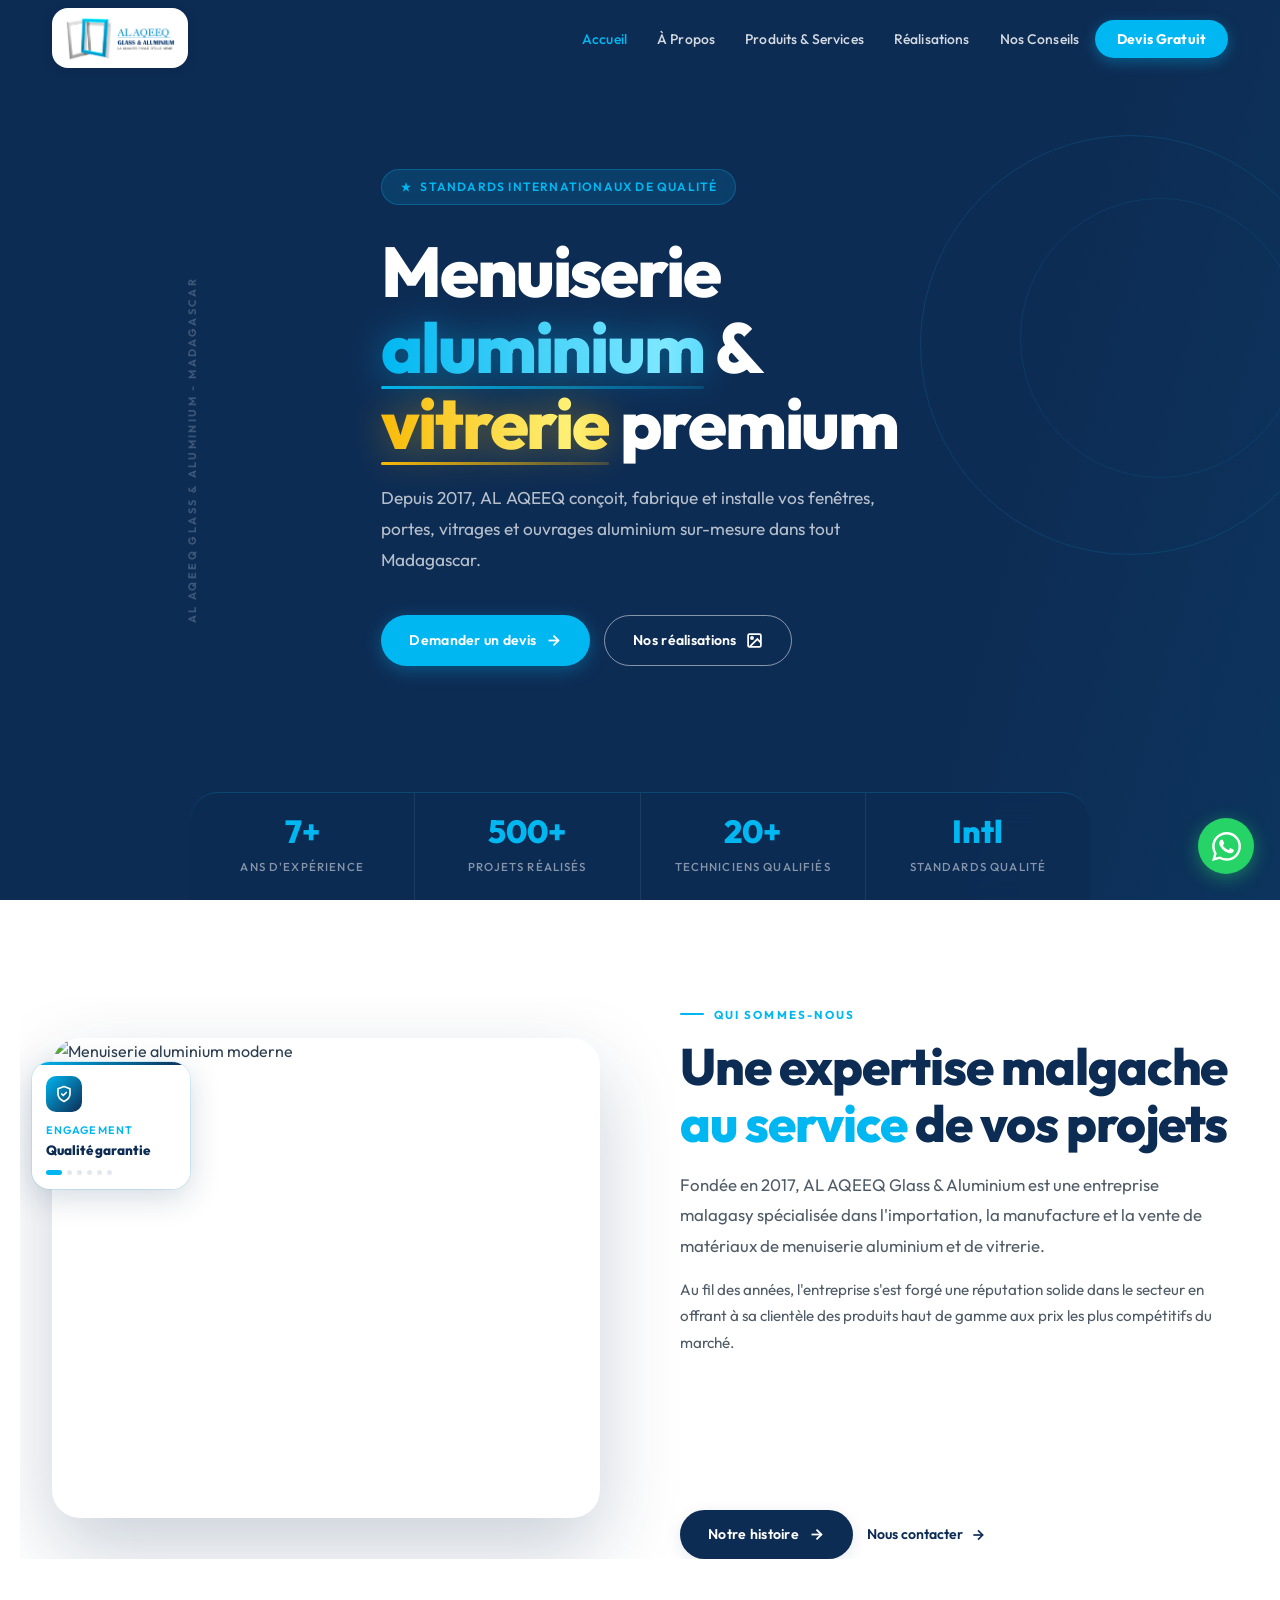
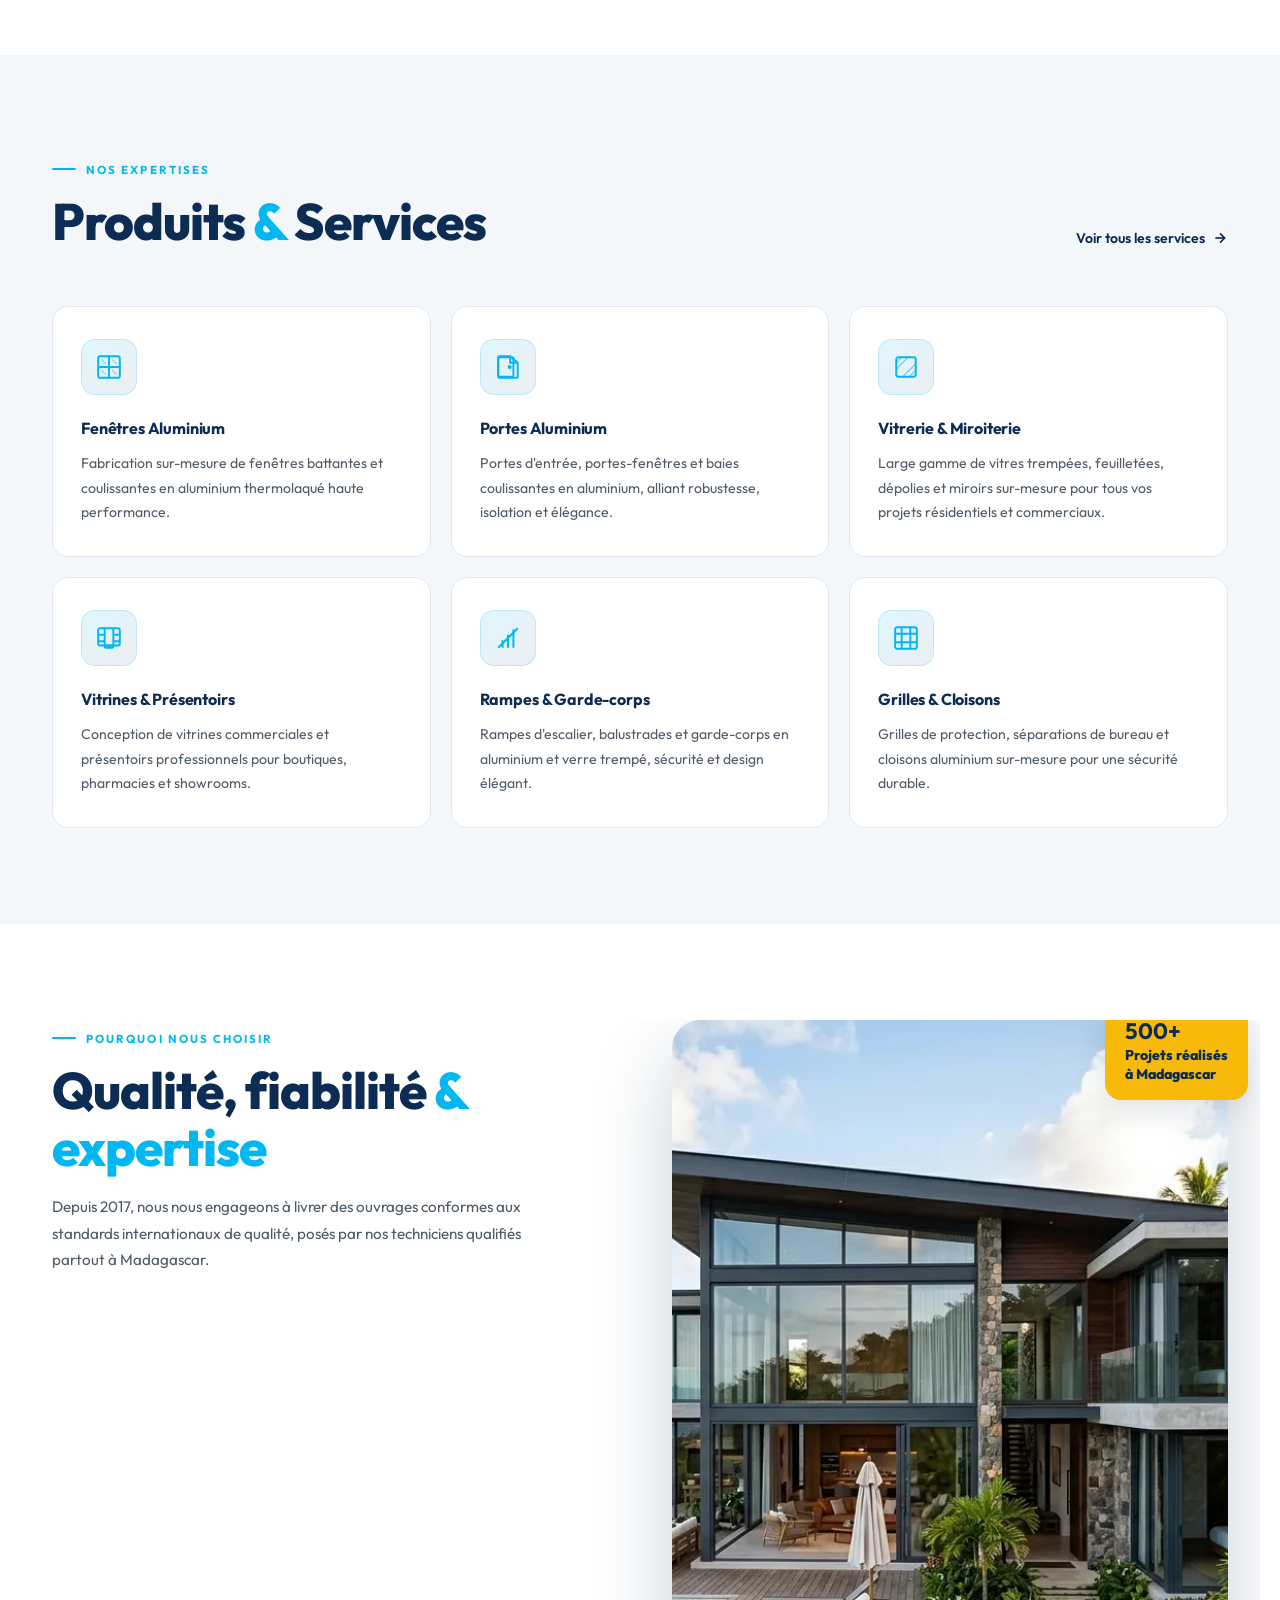
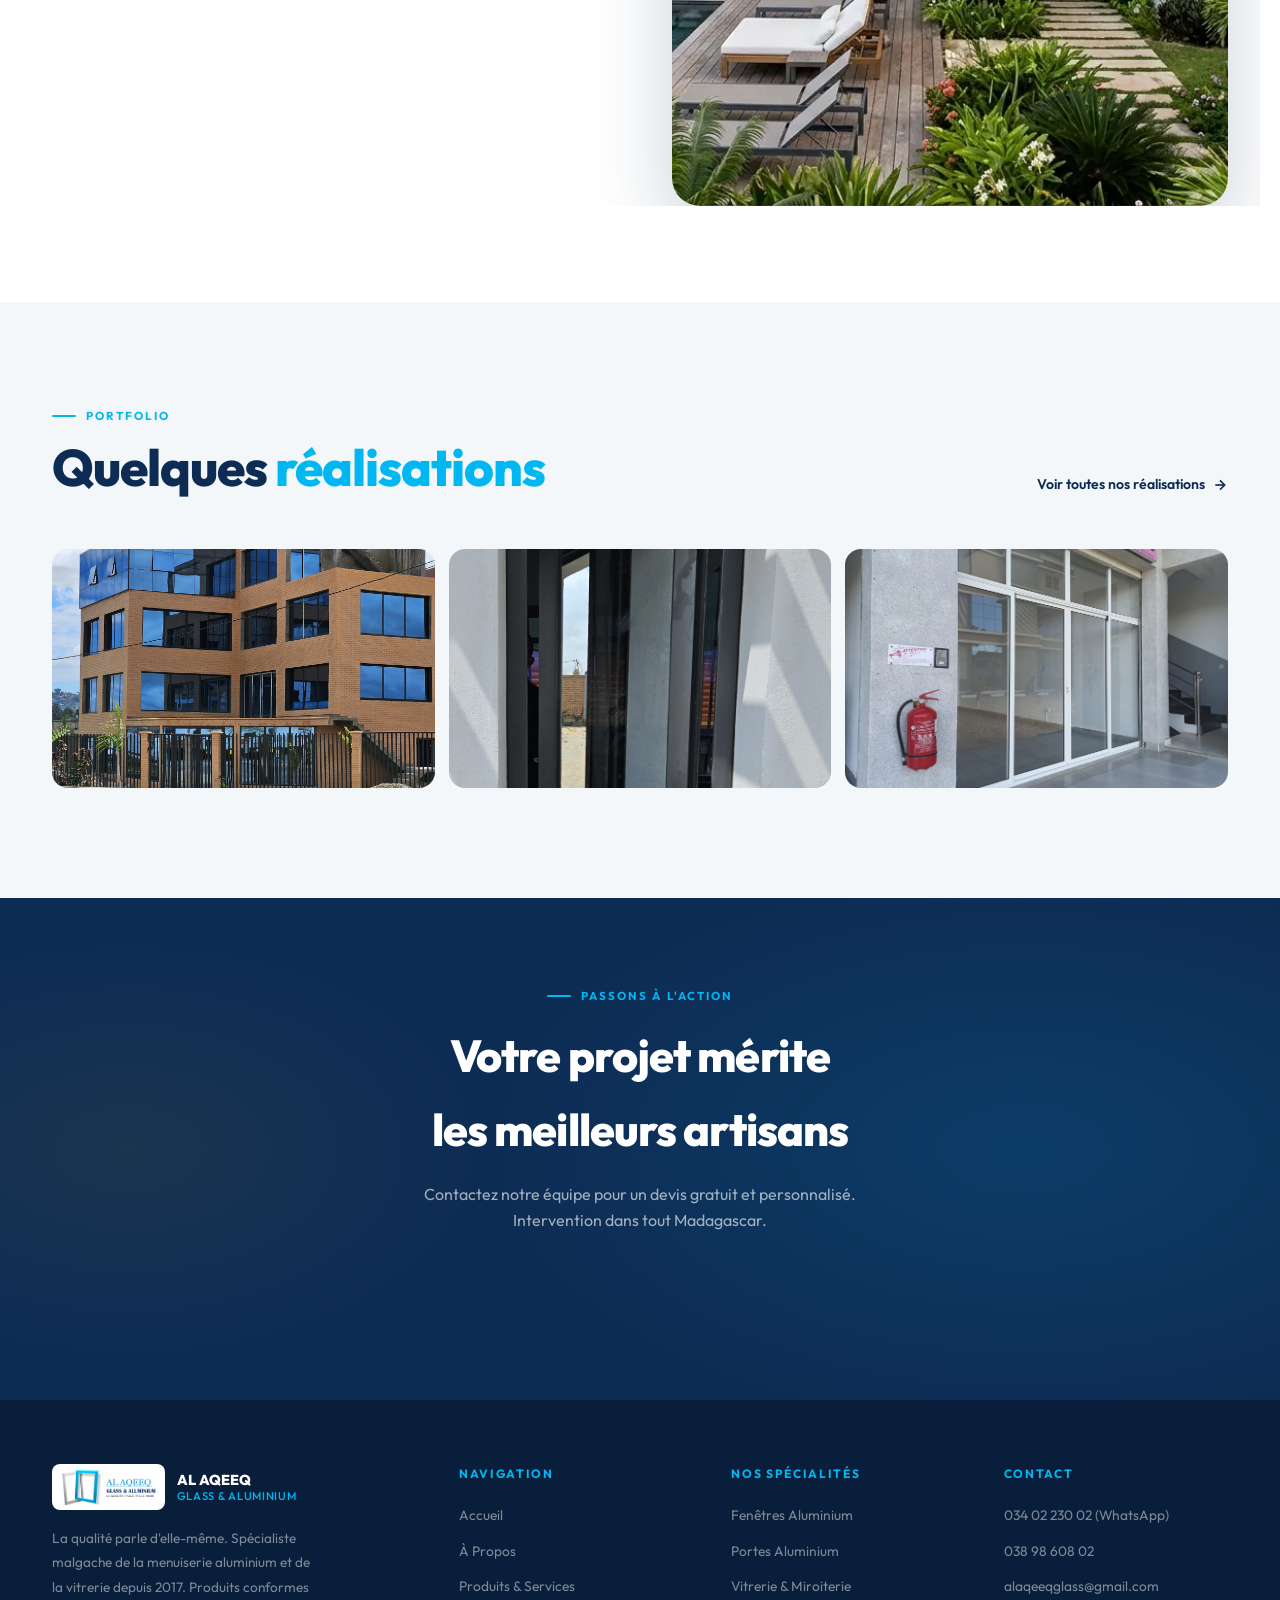
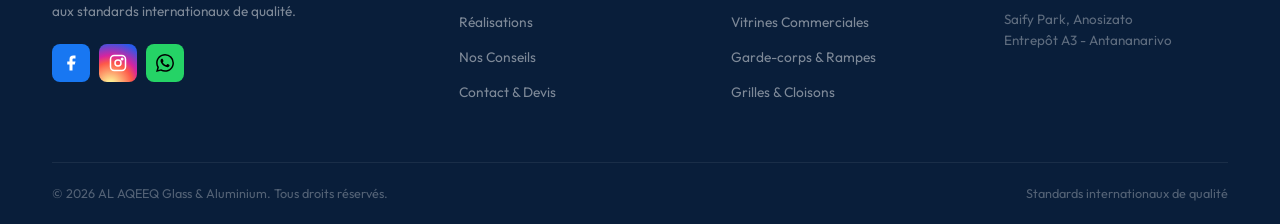
==== commit 59af3dd3: "Rename index (10).html to index.html" ====
--- a/index.html
+++ b/index.html
@@ -517,9 +517,14 @@
 
 /* ── WHY US ──────────────────────────────────────────────── */
 .why-wrap{
-  display:grid;grid-template-columns:1fr 1fr;gap:80px;align-items:center;
-}
-.why-img-wrap{position:relative;height:520px}
+  display:grid;grid-template-columns:1fr 1fr;gap:64px;align-items:stretch;
+}
+.why-img-wrap{
+  position:relative;
+  min-height:440px;
+  height:auto;
+  align-self:stretch;
+}
 .why-img{width:100%;height:100%;object-fit:cover;border-radius:var(--r-lg);box-shadow:var(--shadow-xl)}
 .why-chip{
   position:absolute;top:-20px;right:-20px;
@@ -827,7 +832,8 @@
 /* ── Responsive ──────────────────────────────────────────── */
 @media(max-width:1100px){
   .services-grid{grid-template-columns:repeat(2,1fr)}
-  .about-wrap,.why-wrap{grid-template-columns:1fr;gap:44px}
+  .about-wrap{grid-template-columns:1fr;gap:44px}
+  .why-wrap{gap:40px}
   .footer-grid{grid-template-columns:1fr 1fr}
   .gallery-grid{grid-template-columns:repeat(3,1fr)}
   .conseils-grid{grid-template-columns:repeat(2,1fr)}
@@ -846,7 +852,9 @@
   .form-row{grid-template-columns:1fr}
   .devis-form{padding:28px 22px}
   .about-img-accent{display:none}
-  .why-img-wrap{height:280px}
+  .why-wrap{grid-template-columns:1fr;gap:32px}
+  .why-img-wrap{height:auto;min-height:0;aspect-ratio:16/9}
+  .feat{opacity:1 !important;transform:none !important;transition:background .25s !important}
   .section{padding:60px 0}
   .container{padding:0 20px}
   .conseils-grid{grid-template-columns:1fr}
@@ -1108,9 +1116,10 @@
 
 /* ── Why section image on tablet ─────────────────────────── */
 @media (max-width: 900px) {
-  .why-wrap { grid-template-columns: 1fr; gap: 44px }
-  .why-img-wrap { height: 300px }
+  .why-wrap { grid-template-columns: 1fr; gap: 32px }
+  .why-img-wrap { height: auto; min-height: 0; aspect-ratio: 16/9 }
   .why-chip { top: -14px; right: 12px }
+  .feat{opacity:1 !important;transform:none !important;transition:background .25s !important}
 }
 
 /* ── Gallery preview on mobile ───────────────────────────── */
@@ -1497,6 +1506,8 @@
   .btn-primary,.btn-navy{transform:none!important}
   /* Disable 3D tilt on gallery */
   .gp-item{transform:none!important}
+  /* Reveal all data-reveal elements immediately on mobile to avoid blank gaps */
+  [data-reveal]{opacity:1!important;transform:none!important}
   /* data-reveal: simpler on mobile */
   [data-reveal="left"],[data-reveal="right"]{
     transform:translateY(24px)
@@ -1517,7 +1528,9 @@
   /* CTA particles: fewer/smaller on mobile */
   .cta-particle{opacity:.06}
   /* Why section */
-  .why-img-wrap{height:240px}
+  .why-img-wrap{height:auto;min-height:0;aspect-ratio:4/3}
+  /* Feats: reveal immediately on small screens, no blank space */
+  .feat{opacity:1 !important;transform:none !important;transition:background .25s !important}
   .feat{padding:12px 10px;gap:12px}
   .feat-dot{width:36px;height:36px;min-width:36px}
   /* Stats bar tweaks */
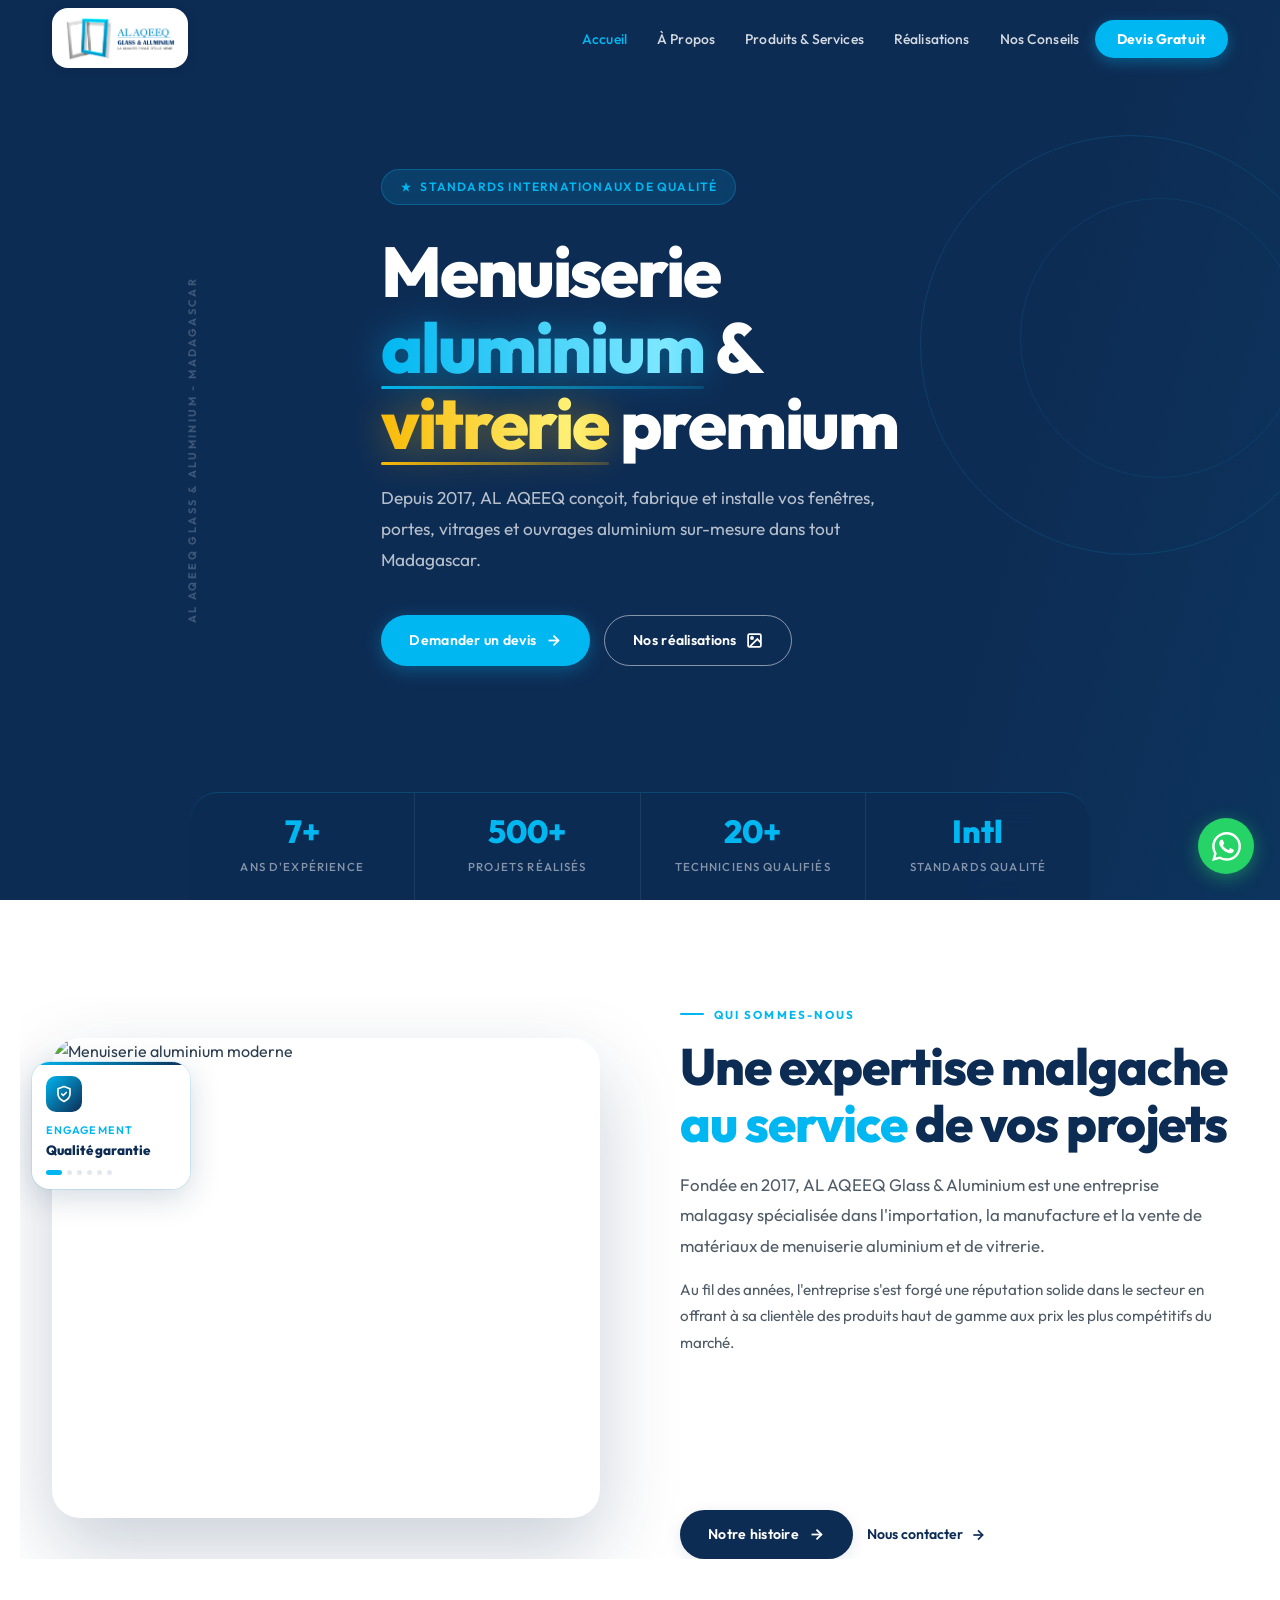
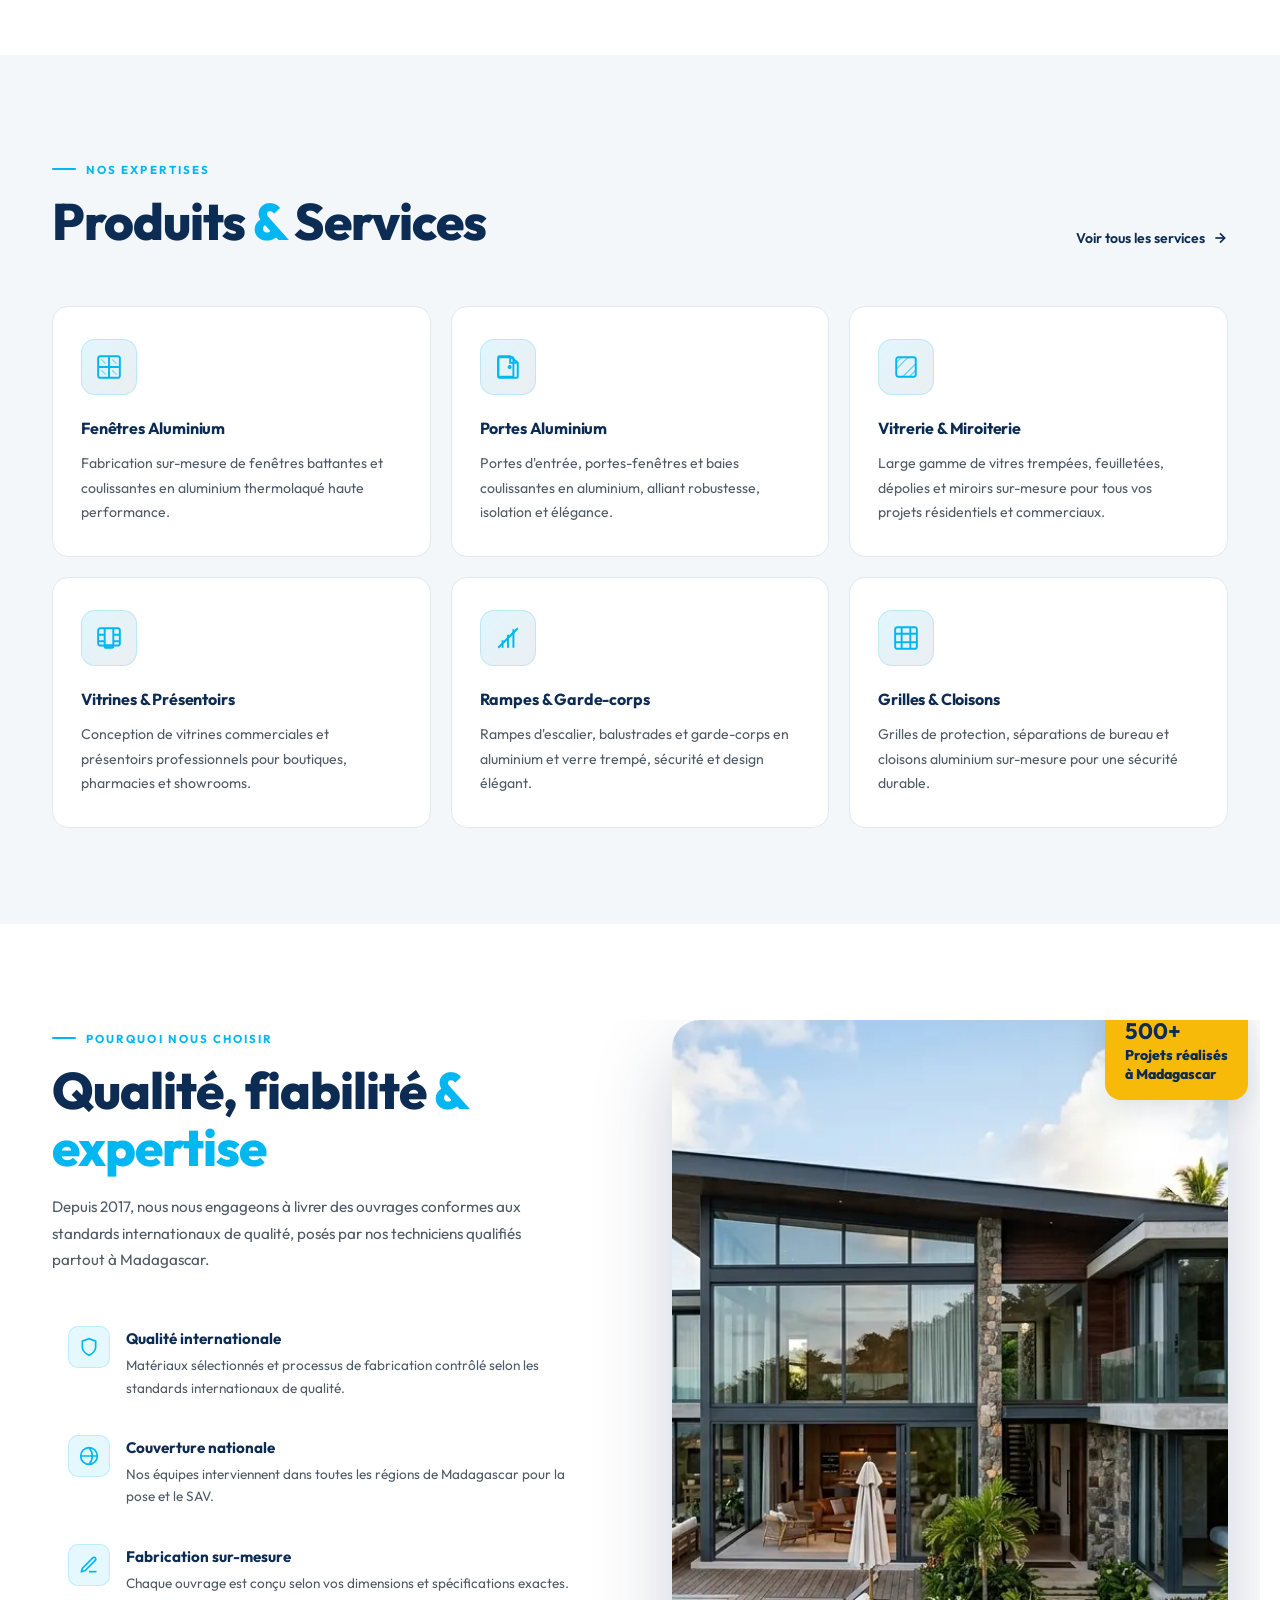
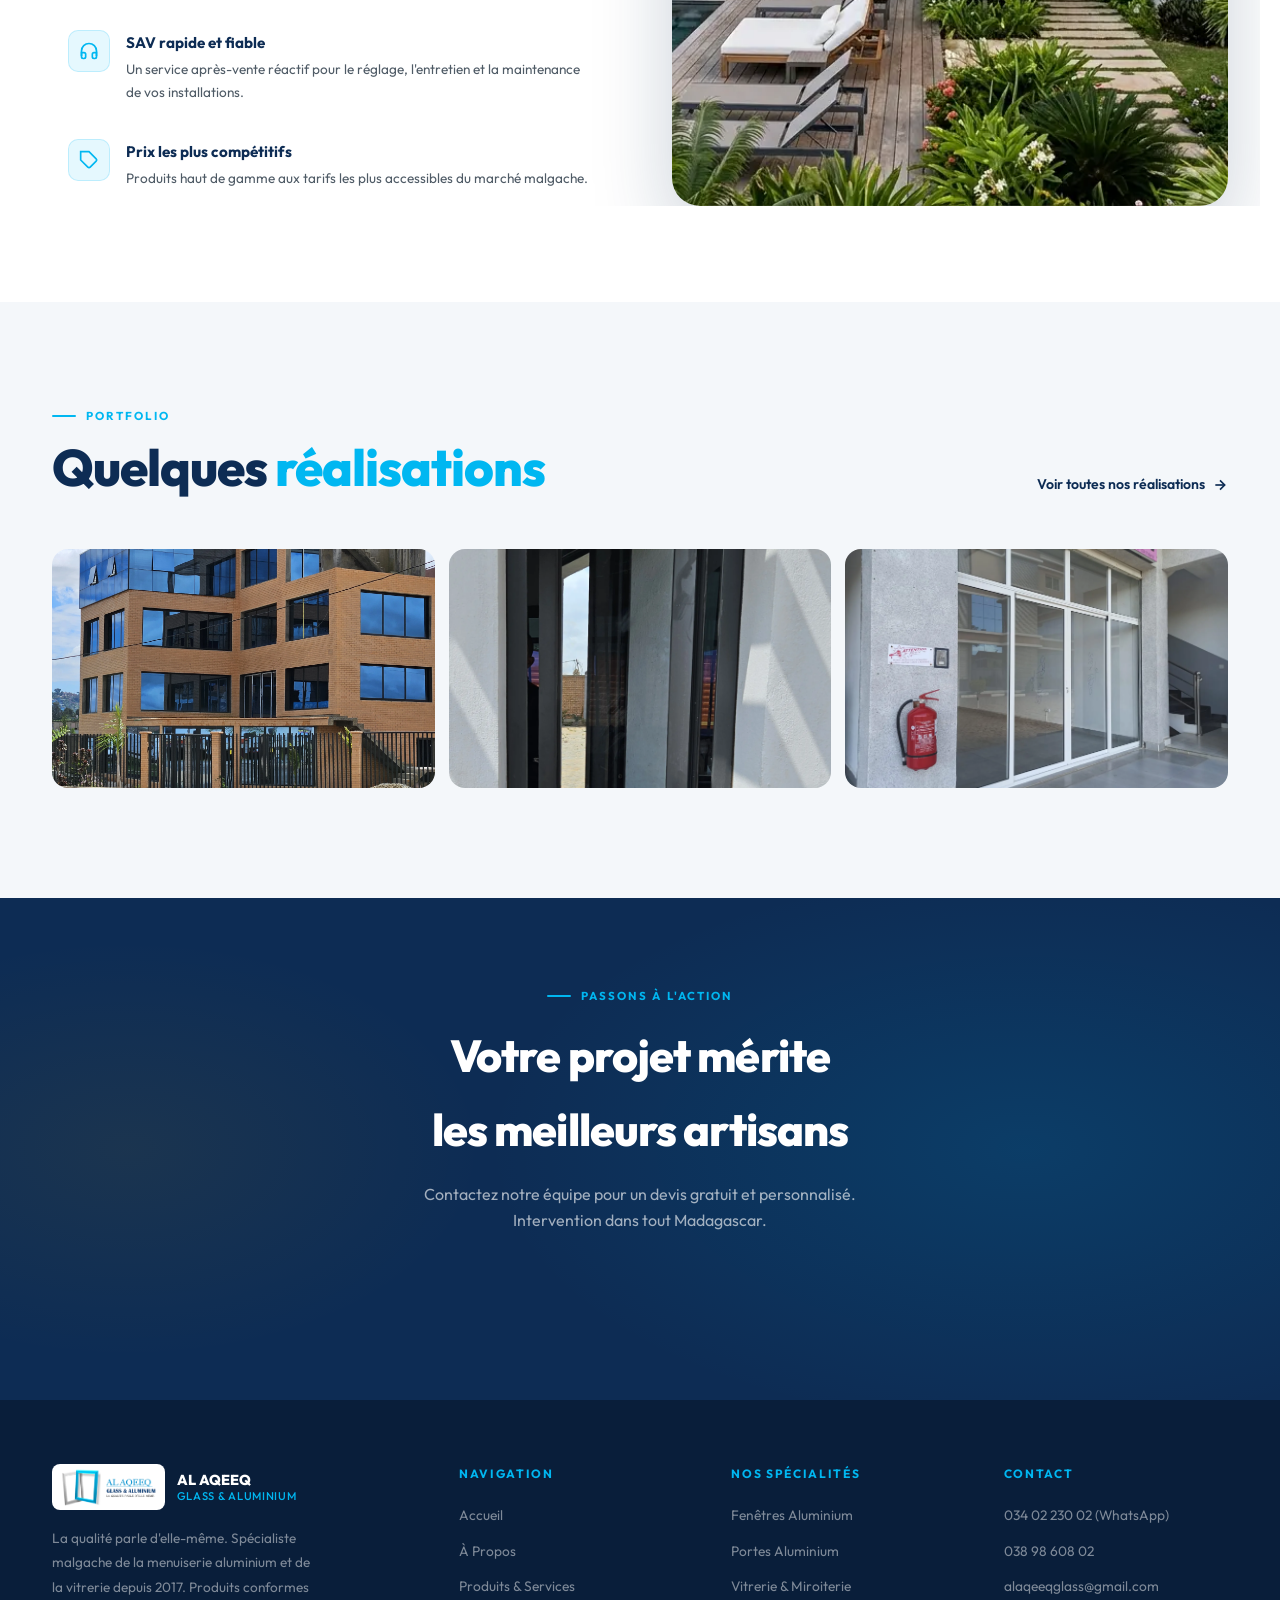
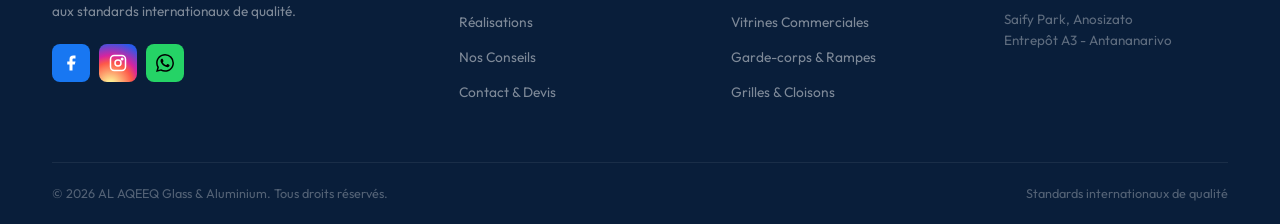
==== commit c94fdc8c: "Rename index (11).html to index.html" ====
--- a/index.html
+++ b/index.html
@@ -1318,16 +1318,14 @@
   text-shadow:0 0 18px rgba(0,183,241,.55);
 }
 
-/* 5. Directional scroll reveals */
-[data-reveal]{
-  opacity:0;
-  transition:opacity .75s var(--ease),transform .75s var(--ease);
-}
-[data-reveal="up"]    {transform:translateY(40px)}
-[data-reveal="left"]  {transform:translateX(-44px)}
-[data-reveal="right"] {transform:translateX(44px)}
-[data-reveal="scale"] {transform:scale(.9)}
-[data-reveal].in{opacity:1;transform:none}
+/* 5. Directional scroll reveals — initial state set by JS */
+[data-reveal]         { transition:opacity .75s var(--ease),transform .75s var(--ease); }
+[data-reveal].anim-ready          { opacity:0; transform:translateY(40px); }
+[data-reveal].anim-ready[data-reveal="up"]    { transform:translateY(40px); }
+[data-reveal].anim-ready[data-reveal="left"]  { transform:translateX(-44px); }
+[data-reveal].anim-ready[data-reveal="right"] { transform:translateX(44px); }
+[data-reveal].anim-ready[data-reveal="scale"] { transform:scale(.9); opacity:0; }
+[data-reveal].in { opacity:1; transform:none; }
 [data-reveal-d="1"]{transition-delay:.1s}
 [data-reveal-d="2"]{transition-delay:.2s}
 [data-reveal-d="3"]{transition-delay:.3s}
@@ -1366,12 +1364,12 @@
 .about-badges.revealed .about-badge:nth-child(3){opacity:1;transform:none;transition-delay:.25s}
 .about-badges.revealed .about-badge:nth-child(4){opacity:1;transform:none;transition-delay:.35s}
 
-/* 9. Why-us features slide-in stagger */
+/* 9. Why-us features — hover only, animation driven by JS */
 .feat {
-  opacity:0;transform:translateX(-24px);
-  transition:opacity .55s var(--ease),transform .55s var(--ease),background .25s;
-}
-.feat.in{opacity:1;transform:none}
+  transition: opacity .55s var(--ease), transform .55s var(--ease), background .25s;
+}
+.feat.anim-ready { opacity:0; transform:translateX(-24px); }
+.feat.in { opacity:1; transform:none; }
 
 /* 10. Gallery items: tilt on hover */
 .gp-item {
@@ -2352,6 +2350,9 @@
   /* ── 1. Directional scroll reveal ── */
   const revEls = document.querySelectorAll('[data-reveal]');
   if (revEls.length) {
+    // Apply initial hidden state via JS so elements are visible without JS
+    revEls.forEach(el => el.classList.add('anim-ready'));
+
     const ro = new IntersectionObserver(entries => {
       entries.forEach(e => {
         if (e.isIntersecting) {
@@ -2359,8 +2360,13 @@
           ro.unobserve(e.target);
         }
       });
-    }, { threshold: 0.13 });
+    }, { threshold: 0.05, rootMargin: '0px 0px -30px 0px' });
     revEls.forEach(el => ro.observe(el));
+
+    // Guaranteed fallback after 2.5s
+    setTimeout(() => {
+      revEls.forEach(el => el.classList.add('in'));
+    }, 2500);
   }
 
   /* ── 2. About-badges stagger pop-in ── */
@@ -2379,7 +2385,10 @@
 
   /* ── 3. Why-us .feat stagger slide-in ── */
   document.querySelectorAll('.feat').forEach((el, i) => {
+    // Apply initial hidden state via JS — never invisible if JS fails
+    el.classList.add('anim-ready');
     el.style.transitionDelay = `${i * 0.1}s`;
+
     const fo = new IntersectionObserver(entries => {
       entries.forEach(e => {
         if (e.isIntersecting) {
@@ -2387,8 +2396,11 @@
           fo.unobserve(e.target);
         }
       });
-    }, { threshold: 0.15 });
+    }, { threshold: 0.05, rootMargin: '0px 0px -40px 0px' });
     fo.observe(el);
+
+    // Guaranteed fallback: reveal after 2s regardless
+    setTimeout(() => { el.classList.add('in'); }, 2000 + i * 100);
   });
 
   /* ── 4. Eyebrow animated line draw ── */
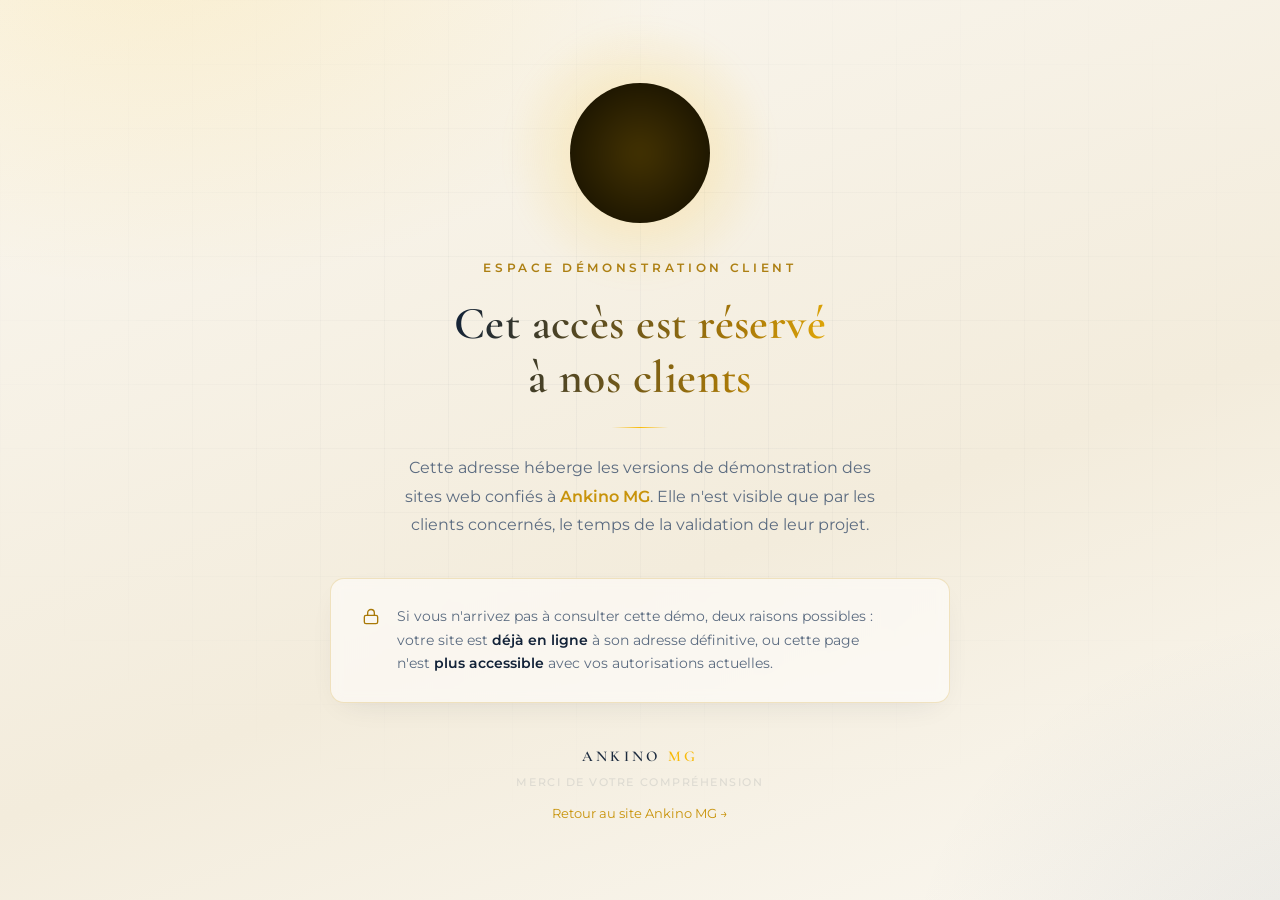
==== commit f0beb3c6: "Rename index (29).html to index.html" ====
--- a/index.html
+++ b/index.html
@@ -1,2515 +1,299 @@
 <!DOCTYPE html>
 <html lang="fr">
 <head>
-  <meta charset="UTF-8">
-  <meta name="viewport" content="width=device-width, initial-scale=1.0">
-  <meta name="description" content="AL AQEEQ Glass & Aluminium - Spécialiste malgache en menuiserie aluminium, vitrerie et miroiterie depuis 2017. Qualité internationale. Devis gratuit.">
-  <title>AL AQEEQ Glass & Aluminium - Menuiserie Aluminium & Vitrerie Madagascar</title>
-  <link rel="icon" type="image/webp" href="images/logo.webp">
-  <style>
-/* ============================================================
-   AL AQEEQ Glass & Aluminium - Design System v2 PREMIUM
-   ============================================================ */
-
-@import url('https://fonts.googleapis.com/css2?family=Outfit:wght@300;400;500;600;700;800;900&family=Cormorant+Garamond:ital,wght@0,400;0,600;1,400;1,600&display=swap');
-
-/* ── Variables ───────────────────────────────────────────── */
-:root {
-  --cyan:       #00B7F1;
-  --cyan-deep:  #0099CC;
-  --navy:       #0D2C54;
-  --navy-alt:   #1F2A44;
-  --slate:      #212E44;
-  --orange:     #FF7F00;
-  --gold:       #F8BA08;
-  --grey-al:    #E2E8EF;
-  --grey-mid:   #8A9BB0;
-  --grey-dark:  #2C3E50;
-  --grey-light: #F4F7FA;
-  --cream:      #FAFBFC;
-  --white:      #FFFFFF;
-  --steel:      #4F5B66;
-
-  --font-main:    'Outfit', sans-serif;
-  --font-serif:   'Cormorant Garamond', serif;
-
-  --r-sm: 8px;
-  --r-md: 16px;
-  --r-lg: 28px;
-  --r-xl: 60px;
-
-  --shadow-xs: 0 1px 4px rgba(13,44,84,.06);
-  --shadow-sm: 0 4px 16px rgba(13,44,84,.10);
-  --shadow-md: 0 8px 32px rgba(13,44,84,.14);
-  --shadow-lg: 0 20px 56px rgba(13,44,84,.18);
-  --shadow-xl: 0 32px 80px rgba(13,44,84,.22);
-  --glow-cyan: 0 0 40px rgba(0,183,241,.22);
-
-  --ease: cubic-bezier(.4,0,.2,1);
-  --ease-out: cubic-bezier(0,.55,.45,1);
-  --nav-h: 76px;
-}
-
-/* ── Reset ───────────────────────────────────────────────── */
-*,*::before,*::after{box-sizing:border-box;margin:0;padding:0}
-html{scroll-behavior:smooth;font-size:16px;-webkit-text-size-adjust:100%}
-body{font-family:var(--font-main);background:var(--cream);color:var(--grey-dark);line-height:1.65;overflow-x:hidden;-webkit-font-smoothing:antialiased;-moz-osx-font-smoothing:grayscale}
-img{max-width:100%;height:auto;display:block}
-a{text-decoration:none;color:inherit}
-ul{list-style:none}
-button{cursor:pointer;border:none;background:none;font-family:var(--font-main)}
-input,select,textarea{font-family:var(--font-main)}
-
-/* ── Layout ──────────────────────────────────────────────── */
-.container{max-width:1240px;margin:0 auto;padding:0 32px}
-.section{padding:96px 0}
-.section-light{background:var(--grey-light)}
-.section-white{background:var(--white)}
-.section-navy{background:var(--navy)}
-.section-dark{background:var(--slate)}
-
-/* ── Typography helpers ──────────────────────────────────── */
-.eyebrow{
-  display:inline-flex;align-items:center;gap:10px;
-  font-size:.72rem;font-weight:700;letter-spacing:.18em;text-transform:uppercase;
-  color:var(--cyan);margin-bottom:14px;
-}
-.eyebrow::before{content:'';width:24px;height:2px;background:var(--cyan);border-radius:2px;flex-shrink:0}
-
-.h-display{
-  font-family:var(--font-main);font-size:clamp(2rem,4vw,3.2rem);
-  font-weight:800;color:var(--navy);line-height:1.12;letter-spacing:-.02em;
-  margin-bottom:18px;
-}
-.h-display span{color:var(--cyan)}
-
-.body-lg{font-size:1.05rem;color:var(--steel);line-height:1.8;max-width:580px}
-.body-md{font-size:.95rem;color:var(--steel);line-height:1.75}
-
-/* ── Buttons ─────────────────────────────────────────────── */
-.btn{
-  display:inline-flex;align-items:center;gap:9px;
-  padding:13px 28px;border-radius:var(--r-xl);
-  font-family:var(--font-main);font-weight:600;font-size:.88rem;letter-spacing:.02em;
-  transition:all .3s var(--ease);white-space:nowrap;
-}
-.btn svg{width:17px;height:17px;flex-shrink:0;transition:transform .3s var(--ease)}
-.btn:hover svg{transform:translateX(3px)}
-
-.btn-primary{background:var(--cyan);color:var(--white);box-shadow:0 4px 18px rgba(0,183,241,.32)}
-.btn-primary:hover{background:var(--navy);box-shadow:var(--glow-cyan);transform:translateY(-2px)}
-
-.btn-navy{background:var(--navy);color:var(--white);box-shadow:var(--shadow-sm)}
-.btn-navy:hover{background:var(--cyan);transform:translateY(-2px)}
-
-.btn-outline-white{border:1.5px solid rgba(255,255,255,.5);color:var(--white)}
-.btn-outline-white:hover{background:rgba(255,255,255,.12);border-color:white;transform:translateY(-2px)}
-
-.btn-ghost{color:var(--navy);font-weight:600;font-size:.88rem;display:inline-flex;align-items:center;gap:7px;transition:all .3s var(--ease)}
-.btn-ghost svg{width:16px;height:16px;transition:transform .3s var(--ease)}
-.btn-ghost:hover{color:var(--cyan)}
-.btn-ghost:hover svg{transform:translateX(4px)}
-
-/* ── NAVBAR ──────────────────────────────────────────────── */
-.navbar{
-  position:fixed;top:0;left:0;right:0;z-index:1000;
-  height:var(--nav-h);
-  transition:background .4s var(--ease),box-shadow .4s var(--ease),height .4s var(--ease);
-}
-.navbar.transparent{background:transparent}
-.navbar.scrolled{
-  background:var(--white);
-  box-shadow:0 2px 24px rgba(13,44,84,.10);
-  height:68px;
-}
-
-.nav-inner{
-  width:100%;max-width:1240px;margin:0 auto;padding:0 32px;
-  height:100%;display:flex;align-items:center;justify-content:space-between;
-}
-
-/* Logo pill - always white bg */
-.nav-logo{
-  display:flex;align-items:center;gap:0;
-  background:var(--white);
-  border-radius:var(--r-md);
-  padding:8px 12px;
-  box-shadow:0 2px 12px rgba(0,0,0,.12);
-  transition:box-shadow .3s var(--ease);
-}
-.nav-logo:hover{box-shadow:0 4px 20px rgba(0,0,0,.18)}
-.nav-logo img{height:44px;width:auto;display:block}
-.nav-logo-text{
-  margin-left:10px;
-  font-family:var(--font-main);font-weight:800;font-size:.82rem;
-  color:var(--navy);line-height:1.25;
-}
-.nav-logo-text small{display:block;font-weight:500;font-size:.68rem;color:var(--cyan);letter-spacing:.06em}
-
-.nav-links{display:flex;align-items:center;gap:2px}
-.nav-links a{
-  font-weight:500;font-size:.87rem;letter-spacing:.01em;
-  padding:8px 14px;border-radius:var(--r-sm);
-  color:rgba(255,255,255,.82);
-  transition:all .25s var(--ease);
-}
-.navbar.scrolled .nav-links a{color:var(--grey-dark)}
-.nav-links a:hover,.nav-links a.active{color:var(--cyan)}
-.navbar.scrolled .nav-links a:hover,
-.navbar.scrolled .nav-links a.active{color:var(--cyan);background:rgba(0,183,241,.08)}
-
-.nav-devis{
-  background:var(--cyan)!important;color:var(--white)!important;
-  padding:10px 22px!important;border-radius:var(--r-xl)!important;
-  font-weight:700!important;box-shadow:0 4px 14px rgba(0,183,241,.35);
-}
-.nav-devis:hover{background:var(--navy)!important;box-shadow:var(--glow-cyan)!important;transform:translateY(-2px)}
-
-.nav-hamburger{display:none;flex-direction:column;gap:5px;padding:8px;cursor:pointer}
-.nav-hamburger span{width:24px;height:2px;background:var(--white);border-radius:2px;transition:all .3s var(--ease);display:block}
-.navbar.scrolled .nav-hamburger span{background:var(--navy)}
-
-/* Mobile menu */
-.mobile-menu{
-  position:fixed;inset:0;background:var(--navy);z-index:999;
-  display:flex;flex-direction:column;align-items:center;justify-content:center;gap:6px;
-  transform:translateX(100%);transition:transform .42s var(--ease-out);
-}
-.mobile-menu.open{transform:translateX(0)}
-.mobile-menu a{
-  font-family:var(--font-main);font-size:1.35rem;font-weight:700;
-  color:rgba(255,255,255,.8);padding:14px 48px;border-radius:var(--r-md);
-  transition:all .25s var(--ease);
-}
-.mobile-menu a:hover{color:var(--cyan);background:rgba(255,255,255,.06)}
-.mobile-menu-close{
-  position:absolute;top:22px;right:24px;
-  color:rgba(255,255,255,.6);font-size:2.2rem;font-weight:200;
-  cursor:pointer;transition:color .2s;line-height:1;
-}
-.mobile-menu-close:hover{color:var(--white)}
-
-/* ── HERO ────────────────────────────────────────────────── */
-.hero{
-  min-height:100vh;position:relative;
-  display:flex;flex-direction:column;justify-content:space-between;
-  overflow:hidden;background:var(--navy);
-}
-.hero > .container{
-  flex:1;display:flex;align-items:center;
-  padding-top:var(--nav-h);
-  padding-bottom:32px;
-  position:relative;z-index:2;
-}
-
-/* Background image - modern house with aluminium glazing */
-.hero-bg{
-  position:absolute;inset:0;
-  background-image:
-    url('https://images.unsplash.com/photo-1613977257363-707ba9348227?w=1800&q=85');
-  background-size:cover;background-position:center 30%;
-  transform:scale(1.04);
-  transition:transform 8s ease;
-}
-.hero-bg::after{
-  content:'';position:absolute;inset:0;
-  background:
-    linear-gradient(105deg,
-      rgba(13,44,84,.92) 0%,
-      rgba(13,44,84,.78) 42%,
-      rgba(13,44,84,.28) 75%,
-      rgba(0,183,241,.06) 100%
-    );
-}
-.hero.loaded .hero-bg{transform:scale(1)}
-
-/* Geometric accent lines */
-.hero-lines{
-  position:absolute;right:0;top:0;bottom:0;width:50%;
-  pointer-events:none;overflow:hidden;
-}
-.hero-lines::before{
-  content:'';position:absolute;
-  top:15%;right:-60px;
-  width:420px;height:420px;
-  border:1px solid rgba(0,183,241,.15);
-  border-radius:50%;
-  animation:rotateRing 20s linear infinite;
-}
-.hero-lines::after{
-  content:'';position:absolute;
-  top:22%;right:-20px;
-  width:280px;height:280px;
-  border:1px solid rgba(0,183,241,.1);
-  border-radius:50%;
-  animation:rotateRing 15s linear infinite reverse;
-}
-@keyframes rotateRing{from{transform:rotate(0deg)}to{transform:rotate(360deg)}}
-
-/* Vertical text accent */
-.hero-vert{
-  position:absolute;left:20px;top:50%;
-  transform:translateY(-50%) rotate(-90deg);
-  transform-origin:center;
-  font-size:.68rem;font-weight:700;letter-spacing:.22em;
-  color:rgba(255,255,255,.2);text-transform:uppercase;
-  white-space:nowrap;
-}
-
-.hero-content{
-  position:relative;z-index:2;
-  max-width:680px;
-}
-
-.hero-badge{
-  display:inline-flex;align-items:center;gap:8px;
-  background:rgba(0,183,241,.14);
-  border:1px solid rgba(0,183,241,.28);
-  border-radius:var(--r-xl);padding:7px 18px;
-  font-size:.75rem;font-weight:600;color:var(--cyan);
-  letter-spacing:.1em;text-transform:uppercase;
-  margin-bottom:28px;backdrop-filter:blur(6px);
-  animation:fadeInDown .7s var(--ease) both;
-}
-.hero-badge svg{width:12px;height:12px;fill:var(--cyan)}
-
-.hero-title{
-  font-family:var(--font-main);
-  font-size:clamp(2.6rem,5.5vw,4.4rem);
-  font-weight:800;color:var(--white);
-  line-height:1.08;letter-spacing:-.03em;
-  margin-bottom:22px;
-  animation:fadeInUp .8s .15s var(--ease) both;
-}
-.hero-title .t-cyan{color:var(--cyan)}
-.hero-title .t-gold{color:var(--gold)}
-
-.hero-sub{
-  font-size:1.08rem;font-weight:400;
-  color:rgba(255,255,255,.7);line-height:1.78;
-  max-width:500px;margin-bottom:40px;
-  animation:fadeInUp .8s .28s var(--ease) both;
-}
-
-.hero-actions{
-  display:flex;gap:14px;flex-wrap:wrap;
-  animation:fadeInUp .8s .4s var(--ease) both;
-}
-
-/* Stats bar - natural flow at bottom of hero flex column */
-.hero-stats{
-  position:relative;bottom:auto;left:auto;right:auto;
-  z-index:3;display:flex;justify-content:center;
-  animation:fadeInUp .9s .55s var(--ease) both;
-  flex-shrink:0;
-}
-.hero-stats-inner{
-  display:flex;
-  background:rgba(13,44,84,.85);
-  backdrop-filter:blur(16px);
-  border-top:1px solid rgba(0,183,241,.2);
-  width:100%;max-width:900px;
-  border-radius:var(--r-lg) var(--r-lg) 0 0;
-}
-.stat-pill{
-  flex:1;padding:22px 20px;
-  text-align:center;
-  border-right:1px solid rgba(255,255,255,.08);
-  position:relative;
-}
-.stat-pill:last-child{border-right:none}
-.stat-num{
-  display:block;
-  font-family:var(--font-main);font-size:2rem;font-weight:800;
-  color:var(--cyan);line-height:1;margin-bottom:5px;
-}
-.stat-label{font-size:.72rem;font-weight:500;color:rgba(255,255,255,.5);letter-spacing:.1em;text-transform:uppercase}
-
-/* ── ABOUT ───────────────────────────────────────────────── */
-.about-wrap{
-  display:grid;grid-template-columns:1fr 1fr;gap:80px;align-items:center;
-}
-
-.about-img-stack{position:relative}
-.about-img-main{
-  width:100%;height:480px;object-fit:cover;
-  border-radius:var(--r-lg);box-shadow:var(--shadow-xl);
-}
-.about-img-accent{
-  position:absolute;bottom:-28px;right:-28px;
-  width:200px;height:200px;object-fit:cover;
-  border-radius:var(--r-md);border:5px solid var(--white);
-  box-shadow:var(--shadow-lg);
-}
-/* ── Animated badge (replaces about-cert-tag) ──────────────── */
-.about-badge-anim {
-  position: absolute;
-  top: 24px;
-  left: -20px;
-  width: 158px;
-  background: rgba(255,255,255,.96);
-  backdrop-filter: blur(12px);
-  border-radius: 18px;
-  padding: 14px 16px 14px 14px;
-  box-shadow: 0 8px 32px rgba(13,44,84,.18), 0 0 0 1px rgba(0,183,241,.15);
-  overflow: hidden;
-  z-index: 10;
-}
-
-/* glowing top border */
-.about-badge-anim::before {
-  content: '';
-  position: absolute;
-  top: 0; left: 0; right: 0;
-  height: 3px;
-  background: linear-gradient(90deg, var(--cyan), var(--navy), var(--cyan));
-  background-size: 200% 100%;
-  animation: badgeShimmer 3s linear infinite;
-  border-radius: 18px 18px 0 0;
-}
-@keyframes badgeShimmer {
-  0%   { background-position: 0% 0% }
-  100% { background-position: 200% 0% }
-}
-
-/* icon circle */
-.about-badge-anim-icon {
-  width: 36px; height: 36px;
-  border-radius: 10px;
-  background: linear-gradient(135deg, var(--cyan), var(--navy));
-  display: flex; align-items: center; justify-content: center;
-  margin-bottom: 10px;
-  flex-shrink: 0;
-  transition: transform .4s var(--ease);
-}
-.about-badge-anim-icon svg {
-  width: 18px; height: 18px;
-  stroke: white; fill: none;
-}
-
-/* sliding text track */
-.about-badge-anim-track {
-  position: relative;
-  height: 38px;
-  overflow: hidden;
-}
-.about-badge-anim-slide {
-  position: absolute;
-  top: 0; left: 0; right: 0;
-  opacity: 0;
-  transform: translateY(12px);
-  transition: opacity .45s ease, transform .45s ease;
-  pointer-events: none;
-}
-.about-badge-anim-slide.active {
-  opacity: 1;
-  transform: translateY(0);
-}
-.about-badge-anim-slide.exit {
-  opacity: 0;
-  transform: translateY(-12px);
-}
-.about-badge-anim-label {
-  font-family: var(--font-main);
-  font-size: .68rem;
-  font-weight: 600;
-  color: var(--cyan);
-  letter-spacing: .1em;
-  text-transform: uppercase;
-  margin-bottom: 2px;
-}
-.about-badge-anim-text {
-  font-family: var(--font-main);
-  font-size: .84rem;
-  font-weight: 800;
-  color: var(--navy);
-  line-height: 1.25;
-}
-
-/* dot indicators */
-.about-badge-anim-dots {
-  display: flex;
-  gap: 5px;
-  margin-top: 10px;
-}
-.about-badge-anim-dots span {
-  width: 5px; height: 5px;
-  border-radius: 50%;
-  background: var(--grey-al);
-  transition: background .3s, width .3s;
-}
-.about-badge-anim-dots span.active {
-  background: var(--cyan);
-  width: 16px;
-  border-radius: 3px;
-}
-
-.about-badges{display:flex;flex-wrap:wrap;gap:10px;margin-top:28px}
-.about-badge{
-  display:inline-flex;align-items:center;gap:7px;
-  background:var(--grey-light);border:1px solid var(--grey-al);
-  border-radius:var(--r-xl);padding:8px 16px;
-  font-size:.82rem;font-weight:600;color:var(--grey-dark);
-  transition:all .25s var(--ease);
-}
-.about-badge:hover{background:rgba(0,183,241,.1);border-color:var(--cyan);color:var(--cyan)}
-.about-badge svg{width:15px;height:15px;color:var(--cyan)}
-
-/* ── About badges — mobile grid layout ── */
-@media(max-width:768px){
-  .about-badges{
-    display:grid;
-    grid-template-columns:1fr 1fr;
-    gap:8px;
-  }
-  .about-badge{
+<meta charset="UTF-8">
+<meta name="viewport" content="width=device-width, initial-scale=1.0">
+<title>Accès démo réservé — Ankino MG</title>
+<meta name="robots" content="noindex, nofollow">
+<meta name="description" content="Espace de démonstration réservé aux clients Ankino MG.">
+
+<link rel="preconnect" href="https://fonts.googleapis.com">
+<link rel="preconnect" href="https://fonts.gstatic.com" crossorigin>
+<link href="https://fonts.googleapis.com/css2?family=Cormorant+Garamond:wght@500;600;700&family=Montserrat:wght@400;500;600;700&display=swap" rel="stylesheet">
+
+<style>
+  :root{
+    --navy-950:#0b1626;
+    --navy-900:#122238;
+    --navy-800:#1b3253;
+    --navy-700:#2a466e;
+    --gold:#F8BA08;
+    --gold-soft:#c8930a;
+    --gold-deep:#a97907;
+    --cream:#faf7f0;
+    --cream-2:#f3ecdc;
+    --ink:#1c2b3f;
+    --ink-dim:#5b6b80;
+    --line:rgba(200,147,10,0.22);
+  }
+
+  *{margin:0;padding:0;box-sizing:border-box;}
+
+  html,body{height:100%;}
+
+  body{
+    font-family:'Montserrat',sans-serif;
+    background:
+      radial-gradient(ellipse 900px 600px at 12% -8%, rgba(248,186,8,0.14), transparent 60%),
+      radial-gradient(ellipse 800px 650px at 105% 108%, rgba(27,50,83,0.08), transparent 55%),
+      linear-gradient(160deg, var(--cream) 0%, var(--cream-2) 60%, var(--cream) 100%);
+    color:var(--ink);
+    min-height:100vh;
+    display:flex;
+    align-items:center;
     justify-content:center;
-    font-size:.8rem;
-    padding:9px 10px;
-    white-space:nowrap;
+    padding:32px;
+    position:relative;
     overflow:hidden;
-    text-overflow:ellipsis;
-  }
-}
-@media(max-width:360px){
-  .about-badges{ grid-template-columns:1fr; }
-}
-
-/* ── SERVICES ────────────────────────────────────────────── */
-.services-grid{
-  display:grid;grid-template-columns:repeat(3,1fr);
-  gap:20px;margin-top:56px;
-}
-
-.svc-card{
-  background:var(--white);border-radius:var(--r-md);
-  padding:32px 28px;border:1px solid var(--grey-al);
-  position:relative;overflow:hidden;
-  transition:all .35s var(--ease);
-  cursor:default;
-}
-.svc-card::after{
-  content:'';position:absolute;
-  bottom:0;left:0;right:0;height:3px;
-  background:linear-gradient(90deg,var(--cyan),var(--cyan-deep));
-  transform:scaleX(0);transform-origin:left;
-  transition:transform .35s var(--ease);
-}
-.svc-card:hover{
-  transform:translateY(-7px);
-  box-shadow:var(--shadow-lg);border-color:transparent;
-}
-.svc-card:hover::after{transform:scaleX(1)}
-
-.svc-icon{
-  width:56px;height:56px;border-radius:14px;
-  background:linear-gradient(135deg,rgba(0,183,241,.12),rgba(13,44,84,.08));
-  border:1px solid rgba(0,183,241,.18);
-  display:flex;align-items:center;justify-content:center;
-  margin-bottom:20px;transition:all .35s var(--ease);
-}
-.svc-card:hover .svc-icon{background:linear-gradient(135deg,var(--cyan),var(--cyan-deep));border-color:transparent}
-.svc-icon svg{width:26px;height:26px;color:var(--cyan);transition:color .35s var(--ease)}
-.svc-card:hover .svc-icon svg{color:var(--white)}
-
-.svc-title{font-weight:700;font-size:1rem;color:var(--navy);margin-bottom:10px;letter-spacing:-.01em}
-.svc-desc{font-size:.88rem;color:var(--steel);line-height:1.72}
-
-/* ── WHY US ──────────────────────────────────────────────── */
-.why-wrap{
-  display:grid;grid-template-columns:1fr 1fr;gap:64px;align-items:stretch;
-}
-.why-img-wrap{
-  position:relative;
-  min-height:440px;
-  height:auto;
-  align-self:stretch;
-}
-.why-img{width:100%;height:100%;object-fit:cover;border-radius:var(--r-lg);box-shadow:var(--shadow-xl)}
-.why-chip{
-  position:absolute;top:-20px;right:-20px;
-  background:var(--gold);color:var(--navy);
-  border-radius:var(--r-md);padding:16px 20px;
-  font-weight:800;font-size:.88rem;line-height:1.35;
-  box-shadow:var(--shadow-md);
-}
-.why-chip strong{display:block;font-size:1.4rem}
-
-.feats{display:flex;flex-direction:column;gap:4px;margin-top:36px}
-.feat{
-  display:flex;gap:16px;align-items:flex-start;
-  padding:16px;border-radius:var(--r-md);
-  transition:background .25s var(--ease);
-}
-.feat:hover{background:var(--grey-light)}
-.feat-dot{
-  width:42px;height:42px;border-radius:10px;
-  background:rgba(0,183,241,.1);border:1px solid rgba(0,183,241,.18);
-  display:flex;align-items:center;justify-content:center;flex-shrink:0;
-  transition:all .25s var(--ease);
-}
-.feat:hover .feat-dot{background:var(--cyan);border-color:var(--cyan)}
-.feat-dot svg{width:20px;height:20px;color:var(--cyan);transition:color .25s var(--ease)}
-.feat:hover .feat-dot svg{color:var(--white)}
-.feat-h{font-weight:700;font-size:.95rem;color:var(--navy);margin-bottom:3px}
-.feat-p{font-size:.85rem;color:var(--steel);line-height:1.65}
-
-/* ── GALLERY PREVIEW ─────────────────────────────────────── */
-.gallery-preview-grid{
-  display:grid;
-  grid-template-columns:repeat(3,1fr);
-  grid-template-rows:auto auto;
-  gap:14px;margin-top:52px;
-}
-.gp-item{
-  position:relative;overflow:hidden;border-radius:var(--r-md);
-  cursor:pointer;
-}
-.gp-item img{width:100%;height:100%;object-fit:cover;transition:transform .55s var(--ease)}
-.gp-item:hover img{transform:scale(1.07)}
-.gp-item:nth-child(1){aspect-ratio:16/10}
-.gp-item:nth-child(2){aspect-ratio:16/10}
-.gp-item:nth-child(3){aspect-ratio:16/10}
-
-.gp-overlay{
-  position:absolute;inset:0;
-  background:linear-gradient(to top,rgba(13,44,84,.85) 0%,transparent 55%);
-  opacity:0;transition:opacity .35s var(--ease);
-  display:flex;align-items:flex-end;padding:18px;
-}
-.gp-item:hover .gp-overlay{opacity:1}
-.gp-label{font-weight:700;font-size:.88rem;color:var(--white)}
-
-/* ── GALLERY PAGE ────────────────────────────────────────── */
-.gallery-filter{display:flex;gap:8px;flex-wrap:wrap;margin:40px 0}
-.filter-btn{
-  font-weight:600;font-size:.8rem;letter-spacing:.05em;
-  padding:9px 22px;border-radius:var(--r-xl);
-  border:1.5px solid var(--grey-al);color:var(--steel);
-  background:transparent;transition:all .25s var(--ease);
-}
-.filter-btn:hover,.filter-btn.active{
-  background:var(--navy);border-color:var(--navy);color:var(--white);
-}
-
-.gallery-grid{
-  display:grid;grid-template-columns:repeat(4,1fr);gap:14px;
-}
-.gallery-item{
-  position:relative;overflow:hidden;border-radius:var(--r-md);
-  aspect-ratio:4/3;cursor:pointer;
-}
-.gallery-item img{width:100%;height:100%;object-fit:cover;transition:transform .5s var(--ease)}
-.gallery-item:hover img{transform:scale(1.07)}
-.gallery-overlay{
-  position:absolute;inset:0;
-  background:linear-gradient(to top,rgba(13,44,84,.88) 0%,transparent 60%);
-  opacity:0;transition:opacity .3s var(--ease);
-  display:flex;align-items:flex-end;padding:16px;
-}
-.gallery-item:hover .gallery-overlay{opacity:1}
-.gallery-overlay-text{font-weight:700;font-size:.85rem;color:var(--white)}
-
-/* Lightbox */
-.lightbox{
-  position:fixed;inset:0;background:rgba(0,0,0,.94);z-index:2000;
-  display:none;align-items:center;justify-content:center;padding:24px;
-}
-.lightbox.open{display:flex}
-.lightbox img{max-width:90vw;max-height:85vh;object-fit:contain;border-radius:var(--r-md);box-shadow:var(--shadow-xl)}
-.lightbox-close{
-  position:absolute;top:20px;right:20px;color:var(--white);
-  font-size:2.2rem;font-weight:200;cursor:pointer;
-  width:44px;height:44px;display:flex;align-items:center;justify-content:center;
-  border-radius:50%;background:rgba(255,255,255,.1);transition:background .2s;
-}
-.lightbox-close:hover{background:var(--cyan)}
-.lb-nav{
-  position:absolute;top:50%;transform:translateY(-50%);
-  color:var(--white);width:48px;height:48px;
-  display:flex;align-items:center;justify-content:center;
-  background:rgba(255,255,255,.1);border-radius:50%;cursor:pointer;
-  font-size:1.8rem;transition:background .2s;
-}
-.lb-nav:hover{background:var(--cyan)}
-.lb-prev{left:16px}.lb-next{right:16px}
-
-/* ── CTA BAND ────────────────────────────────────────────── */
-.cta-band{
-  background:var(--navy);padding:80px 0;position:relative;overflow:hidden;
-}
-.cta-band::before{
-  content:'';position:absolute;inset:0;
-  background:
-    radial-gradient(ellipse 60% 80% at 80% 50%, rgba(0,183,241,.12) 0%, transparent 70%),
-    radial-gradient(ellipse 40% 60% at 10% 50%, rgba(248,186,8,.06) 0%, transparent 70%);
-}
-.cta-band .container{position:relative;z-index:1;text-align:center}
-.cta-title{font-family:var(--font-main);font-size:clamp(1.9rem,4vw,2.8rem);font-weight:800;color:var(--white);margin-bottom:14px;letter-spacing:-.02em}
-.cta-sub{color:rgba(255,255,255,.62);font-size:1rem;margin-bottom:36px;max-width:520px;margin-left:auto;margin-right:auto}
-.cta-actions{display:flex;gap:14px;justify-content:center;flex-wrap:wrap}
-
-/* ── CONTACT / FORM ──────────────────────────────────────── */
-.contact-grid{display:grid;grid-template-columns:1fr 1.45fr;gap:60px;align-items:start}
-
-.contact-chip{
-  display:flex;align-items:center;gap:14px;
-  background:var(--white);border:1px solid var(--grey-al);
-  border-radius:var(--r-md);padding:16px 18px;margin-bottom:10px;
-  text-decoration:none;transition:all .25s var(--ease);
-}
-.contact-chip:hover{border-color:var(--cyan);transform:translateX(4px);box-shadow:var(--shadow-sm)}
-.contact-chip-ico{
-  width:42px;height:42px;border-radius:10px;
-  background:rgba(0,183,241,.1);
-  display:flex;align-items:center;justify-content:center;flex-shrink:0;
-}
-.contact-chip-ico svg{width:19px;height:19px;color:var(--cyan)}
-.contact-chip-label{font-size:.72rem;font-weight:600;color:var(--steel);text-transform:uppercase;letter-spacing:.08em;margin-bottom:2px}
-.contact-chip-val{font-weight:600;color:var(--navy);font-size:.93rem}
-
-.devis-form{
-  background:var(--white);border-radius:var(--r-lg);
-  padding:44px;box-shadow:var(--shadow-lg);
-  border:1px solid var(--grey-al);
-}
-.form-head{
-  font-family:var(--font-main);font-size:1.3rem;font-weight:800;
-  color:var(--navy);margin-bottom:26px;padding-bottom:18px;
-  border-bottom:2px solid var(--grey-al);letter-spacing:-.02em;
-  display:flex;align-items:center;gap:10px;
-}
-.form-head svg{width:22px;height:22px;color:var(--cyan)}
-.form-row{display:grid;grid-template-columns:1fr 1fr;gap:14px}
-.form-group{margin-bottom:16px}
-.form-label{
-  display:block;font-weight:600;font-size:.8rem;color:var(--grey-dark);
-  margin-bottom:7px;letter-spacing:.03em;
-}
-.form-input,.form-select,.form-textarea{
-  width:100%;padding:12px 15px;
-  border:1.5px solid var(--grey-al);border-radius:var(--r-sm);
-  font-size:.9rem;color:var(--grey-dark);
-  background:var(--grey-light);transition:all .25s var(--ease);outline:none;
-}
-.form-input:focus,.form-select:focus,.form-textarea:focus{
-  border-color:var(--cyan);background:var(--white);
-  box-shadow:0 0 0 3px rgba(0,183,241,.1);
-}
-.form-textarea{resize:vertical;min-height:110px}
-
-.whatsapp-btn{
-  display:inline-flex;align-items:center;gap:10px;
-  background:#25D366;color:var(--white);
-  border-radius:var(--r-xl);padding:14px 28px;
-  font-weight:700;font-size:.9rem;
-  transition:all .3s var(--ease);
-  box-shadow:0 4px 18px rgba(37,211,102,.32);
-  width:100%;justify-content:center;margin-top:14px;
-}
-.whatsapp-btn:hover{background:#1ebe5a;transform:translateY(-2px);box-shadow:0 8px 26px rgba(37,211,102,.4)}
-.whatsapp-btn svg{width:21px;height:21px}
-
-/* ── CONSEILS ────────────────────────────────────────────── */
-.conseils-grid{display:grid;grid-template-columns:repeat(3,1fr);gap:24px;margin-top:56px}
-.conseil-card{
-  background:var(--white);border-radius:var(--r-md);
-  overflow:hidden;border:1px solid var(--grey-al);
-  transition:all .35s var(--ease);
-}
-.conseil-card:hover{transform:translateY(-6px);box-shadow:var(--shadow-lg);border-color:transparent}
-.conseil-img{width:100%;height:190px;object-fit:cover;transition:transform .5s var(--ease)}
-.conseil-card:hover .conseil-img{transform:scale(1.05)}
-.conseil-body{padding:26px}
-.conseil-cat{
-  font-size:.7rem;font-weight:700;letter-spacing:.14em;text-transform:uppercase;
-  color:var(--cyan);margin-bottom:9px;
-}
-.conseil-title{font-weight:700;font-size:.97rem;color:var(--navy);line-height:1.4;margin-bottom:10px;letter-spacing:-.01em}
-.conseil-text{font-size:.86rem;color:var(--steel);line-height:1.7}
-.conseil-link{
-  display:inline-flex;align-items:center;gap:6px;
-  margin-top:14px;font-weight:700;font-size:.8rem;
-  color:var(--cyan);transition:gap .25s var(--ease);
-}
-.conseil-link:hover{gap:10px}
-.conseil-link svg{width:15px;height:15px}
-
-/* ── PAGE BANNER ─────────────────────────────────────────── */
-.page-banner{
-  background:linear-gradient(135deg,var(--navy) 0%,var(--slate) 100%);
-  padding:148px 0 72px;position:relative;overflow:hidden;
-}
-.page-banner::before{
-  content:'';position:absolute;inset:0;
-  background:radial-gradient(ellipse 50% 80% at 80% 50%,rgba(0,183,241,.1) 0%,transparent 70%);
-}
-.page-banner::after{
-  content:'';position:absolute;
-  bottom:-2px;left:0;right:0;height:48px;
-  background:var(--grey-light);
-  clip-path:ellipse(55% 100% at 50% 100%);
-}
-.page-banner .container{position:relative;z-index:1}
-.page-banner-title{
-  font-family:var(--font-main);
-  font-size:clamp(1.9rem,4.5vw,3rem);
-  font-weight:800;color:var(--white);
-  letter-spacing:-.03em;
-}
-.breadcrumb{
-  display:flex;align-items:center;gap:8px;margin-top:10px;
-  font-size:.83rem;color:rgba(255,255,255,.45);
-}
-.breadcrumb a{color:var(--cyan)}
-.breadcrumb span{color:rgba(255,255,255,.25)}
-
-/* ── FOOTER ──────────────────────────────────────────────── */
-footer{background:#091e3a;color:rgba(255,255,255,.6);padding:64px 0 0}
-.footer-grid{
-  display:grid;grid-template-columns:1.6fr 1fr 1fr 1fr;
-  gap:48px;padding-bottom:48px;
-  border-bottom:1px solid rgba(255,255,255,.07);
-}
-.footer-logo-wrap{display:flex;align-items:center;gap:12px;margin-bottom:16px}
-.footer-logo-wrap img{
-  height:46px;background:white;padding:4px 8px;border-radius:8px;
-}
-.footer-brand{font-family:var(--font-main);font-weight:800;font-size:.9rem;color:var(--white);line-height:1.25}
-.footer-brand small{display:block;font-size:.7rem;color:var(--cyan);font-weight:500;letter-spacing:.06em}
-.footer-desc{font-size:.85rem;line-height:1.8;max-width:260px;color:rgba(255,255,255,.48)}
-.footer-h{font-family:var(--font-main);font-weight:700;font-size:.75rem;letter-spacing:.14em;text-transform:uppercase;color:var(--cyan);margin-bottom:18px}
-.footer-links li{margin-bottom:9px}
-.footer-links a{font-size:.86rem;color:rgba(255,255,255,.48);transition:all .2s var(--ease)}
-.footer-links a:hover{color:var(--cyan);padding-left:4px}
-.footer-bottom{
-  padding:20px 0;display:flex;align-items:center;
-  justify-content:space-between;
-  font-size:.79rem;color:rgba(255,255,255,.3);
-}
-
-/* Social */
-.social-row{display:flex;gap:9px;margin-top:20px}
-.social-ico{
-  width:38px;height:38px;border-radius:var(--r-sm);
-  background:rgba(255,255,255,.07);
-  display:flex;align-items:center;justify-content:center;
-  transition:all .25s var(--ease);
-}
-.social-ico:hover{background:var(--cyan)}
-.social-ico svg{width:18px;height:18px;color:rgba(255,255,255,.55);transition:color .25s var(--ease)}
-.social-ico:hover svg{color:var(--white)}
-
-/* ── WhatsApp FAB ────────────────────────────────────────── */
-.wa-fab{
-  position:fixed;bottom:26px;right:26px;z-index:900;
-  width:56px;height:56px;background:#25D366;border-radius:50%;
-  display:flex;align-items:center;justify-content:center;
-  box-shadow:0 4px 18px rgba(37,211,102,.45);
-  transition:transform .3s var(--ease),box-shadow .3s var(--ease);
-  animation:waPulse 2.5s ease-in-out infinite;
-}
-.wa-fab:hover{transform:scale(1.1);box-shadow:0 8px 28px rgba(37,211,102,.55);animation:none}
-.wa-fab svg{width:29px;height:29px;fill:white}
-@keyframes waPulse{
-  0%,100%{box-shadow:0 4px 18px rgba(37,211,102,.45)}
-  50%{box-shadow:0 4px 18px rgba(37,211,102,.45),0 0 0 8px rgba(37,211,102,.12)}
-}
-
-/* ── Scroll Animations ───────────────────────────────────── */
-[data-animate]{opacity:0;transform:translateY(28px);transition:opacity .65s var(--ease),transform .65s var(--ease)}
-[data-animate].visible{opacity:1;transform:translateY(0)}
-[data-animate-delay="1"]{transition-delay:.1s}
-[data-animate-delay="2"]{transition-delay:.2s}
-[data-animate-delay="3"]{transition-delay:.3s}
-[data-animate-delay="4"]{transition-delay:.4s}
-[data-animate-delay="5"]{transition-delay:.5s}
-
-/* Keyframes */
-@keyframes fadeInUp{from{opacity:0;transform:translateY(22px)}to{opacity:1;transform:translateY(0)}}
-@keyframes fadeInDown{from{opacity:0;transform:translateY(-14px)}to{opacity:1;transform:translateY(0)}}
-
-/* ── Responsive ──────────────────────────────────────────── */
-@media(max-width:1100px){
-  .services-grid{grid-template-columns:repeat(2,1fr)}
-  .about-wrap{grid-template-columns:1fr;gap:44px}
-  .why-wrap{gap:40px}
-  .footer-grid{grid-template-columns:1fr 1fr}
-  .gallery-grid{grid-template-columns:repeat(3,1fr)}
-  .conseils-grid{grid-template-columns:repeat(2,1fr)}
-  .contact-grid{grid-template-columns:1fr}
-}
-@media(max-width:768px){
-  :root{--nav-h:68px}
-  .nav-links{display:none}
-  .nav-hamburger{display:flex}
-  .hero-stats{display:none}
-  .hero-vert{display:none}
-  .services-grid{grid-template-columns:1fr}
-  .gallery-grid{grid-template-columns:repeat(2,1fr)}
-  .gallery-preview-grid{grid-template-columns:1fr 1fr}
-  .footer-grid{grid-template-columns:1fr}
-  .form-row{grid-template-columns:1fr}
-  .devis-form{padding:28px 22px}
-  .about-img-accent{display:none}
-  .why-wrap{grid-template-columns:1fr;gap:32px}
-  .why-img-wrap{height:auto;min-height:0;aspect-ratio:16/9}
-  .feat{opacity:1 !important;transform:none !important;transition:background .25s !important}
-  .section{padding:60px 0}
-  .container{padding:0 20px}
-  .conseils-grid{grid-template-columns:1fr}
-}
-@media(max-width:480px){
-  .hero-title{font-size:2.4rem}
-  .hero-actions{flex-direction:column}
-  .cta-actions{flex-direction:column;align-items:center}
-  .gallery-grid{grid-template-columns:1fr}
-  .gallery-preview-grid{grid-template-columns:1fr}
-}
-
-/* ── Social brand colors ─────────────────────────────────── */
-.social-fb { background: #1877F2 !important }
-.social-fb:hover { background: #0d65d9 !important }
-.social-ig {
-  background: radial-gradient(circle at 30% 107%, #fdf497 0%, #fdf497 5%, #fd5949 45%, #d6249f 60%, #285AEB 90%) !important;
-}
-.social-ig:hover { opacity: .85 }
-.social-wa { background: #25D366 !important }
-.social-wa:hover { background: #1ebe5a !important }
-.social-ico svg { color: white !important }
-
-/* ── Mobile: Conseils cards — single column, full readable ── */
-@media (max-width: 768px) {
-  .conseils-grid {
-    grid-template-columns: 1fr !important;
-    gap: 20px;
-  }
-  .conseil-card { max-width: 100% }
-  .conseil-body { padding: 22px 20px }
-  .conseil-title { font-size: 1rem; line-height: 1.45 }
-  .conseil-text { font-size: .9rem; line-height: 1.72 }
-  .conseil-cat { font-size: .75rem }
-  /* Tip card steps text fix */
-  .tip-step { font-size: .9rem !important; line-height: 1.7 !important }
-  .tip-title { font-size: 1rem !important; line-height: 1.4 !important }
-  .tip-body { padding: 0 20px 22px !important }
-  .tip-header { padding: 22px 20px 0 !important }
-  /* Category tag */
-  .tip-tag { font-size: .75rem !important; white-space: nowrap }
-}
-
-/* Prevent text overflow on very small screens */
-@media (max-width: 480px) {
-  .conseil-title, .tip-title { word-break: break-word; overflow-wrap: break-word }
-  .conseil-text, .tip-step span { word-break: normal; overflow-wrap: break-word }
-}
-
-/* ── Outline button on dark bg — high contrast ───────────── */
-.btn-outline-dark {
-  border: 2px solid rgba(255,255,255,.75);
-  color: var(--white);
-  font-weight: 600;
-}
-.btn-outline-dark:hover {
-  background: rgba(255,255,255,.15);
-  border-color: var(--white);
-  transform: translateY(-2px);
-}
-
-/* ── Conseils page — force single col on mobile ──────────── */
-@media (max-width: 768px) {
-  /* tip cards full width */
-  .tip-card { width: 100% !important; min-width: 0 !important }
-  /* ensure no overflow clipping of text */
-  .tip-body, .tip-header { overflow: visible !important }
-  .tip-step span { display: inline !important; word-break: break-word }
-  /* conseil card image */
-  .conseil-img { height: 160px !important }
-}
-
-/* ── Tip cards grid ──────────────────────────────────────── */
-.tip-cards-grid {
-  display: grid;
-  grid-template-columns: repeat(3, 1fr);
-  gap: 28px;
-}
-@media (max-width: 1024px) { .tip-cards-grid { grid-template-columns: repeat(2, 1fr) } }
-@media (max-width: 640px)  { .tip-cards-grid { grid-template-columns: 1fr } }
-
-/* ════════════════════════════════════════════════════════════
-   GLOBAL MOBILE FIX — v3
-   Prevent ALL horizontal overflow on every page
-════════════════════════════════════════════════════════════ */
-html, body { overflow-x: hidden; max-width: 100vw }
-.container  { overflow-x: hidden }
-
-/* ── Responsive utility classes ─────────────────────────── */
-.grid-2col { display: grid; grid-template-columns: 1fr 1fr; gap: 24px }
-.grid-3col { display: grid; grid-template-columns: repeat(3,1fr); gap: 24px }
-.grid-4col { display: grid; grid-template-columns: repeat(4,1fr); gap: 20px }
-
-@media (max-width: 1024px) {
-  .grid-4col { grid-template-columns: repeat(2,1fr) }
-  .grid-3col { grid-template-columns: repeat(2,1fr) }
-}
-@media (max-width: 640px) {
-  .grid-2col { grid-template-columns: 1fr !important; gap: 16px }
-  .grid-3col { grid-template-columns: 1fr !important; gap: 16px }
-  .grid-4col { grid-template-columns: 1fr 1fr !important; gap: 14px }
-}
-@media (max-width: 400px) {
-  .grid-4col { grid-template-columns: 1fr !important }
-}
-
-/* ── About page inline grids ─────────────────────────────── */
-/* Timeline section: 2-col becomes 1-col on mobile */
-.timeline-section-grid {
-  display: grid;
-  grid-template-columns: 1fr 1fr;
-  gap: 80px;
-  align-items: start;
-}
-@media (max-width: 768px) {
-  .timeline-section-grid {
-    grid-template-columns: 1fr !important;
-    gap: 40px !important;
-  }
-  .timeline-section-grid img:last-child { display: none }
-}
-
-/* Stats 2-col mini */
-.stats-mini-grid {
-  display: grid;
-  grid-template-columns: 1fr 1fr;
-  gap: 20px;
-  margin-top: 36px;
-}
-@media (max-width: 480px) {
-  .stats-mini-grid { grid-template-columns: 1fr !important }
-}
-
-/* Values 3-col */
-.values-grid {
-  display: grid;
-  grid-template-columns: repeat(3,1fr);
-  gap: 24px;
-}
-@media (max-width: 900px)  { .values-grid { grid-template-columns: repeat(2,1fr) } }
-@media (max-width: 540px)  { .values-grid { grid-template-columns: 1fr } }
-
-/* Team 4-col */
-.team-grid {
-  display: grid;
-  grid-template-columns: repeat(4,1fr);
-  gap: 20px;
-}
-@media (max-width: 900px)  { .team-grid { grid-template-columns: repeat(2,1fr) } }
-@media (max-width: 480px)  { .team-grid { grid-template-columns: 1fr 1fr } }
-
-/* ── Process steps grid (produits.html) ──────────────────── */
-.process-grid {
-  display: grid;
-  grid-template-columns: repeat(2,1fr);
-  gap: 20px;
-}
-@media (max-width: 640px) {
-  .process-grid { grid-template-columns: 1fr !important }
-}
-
-/* Process step mobile fix */
-@media (max-width: 640px) {
-  .process-step { padding: 20px 16px; gap: 14px }
-  .process-num  { font-size: 1.5rem; width: 36px }
-}
-
-/* ── FAQ section grid (conseils) ─────────────────────────── */
-.faq-section-grid {
-  display: grid;
-  grid-template-columns: 1fr 1.2fr;
-  gap: 80px;
-  align-items: start;
-}
-@media (max-width: 900px) {
-  .faq-section-grid { grid-template-columns: 1fr; gap: 40px }
-}
-
-/* ── Engagements 4-col (contact) ─────────────────────────── */
-.engagements-grid {
-  display: grid;
-  grid-template-columns: repeat(4,1fr);
-  gap: 20px;
-}
-@media (max-width: 900px)  { .engagements-grid { grid-template-columns: repeat(2,1fr) } }
-@media (max-width: 480px)  { .engagements-grid { grid-template-columns: 1fr 1fr } }
-
-/* ── Realisations stats ──────────────────────────────────── */
-.stats-4col {
-  display: grid;
-  grid-template-columns: repeat(4,1fr);
-  gap: 40px;
-  text-align: center;
-}
-@media (max-width: 768px) { .stats-4col { grid-template-columns: repeat(2,1fr); gap: 24px } }
-
-/* ── CTA band actions on mobile ──────────────────────────── */
-@media (max-width: 600px) {
-  .cta-actions { flex-direction: column; align-items: center }
-  .cta-actions .btn, .cta-actions .whatsapp-btn { width: 100%; justify-content: center }
-}
-
-/* ── Page banner title: prevent overflow ─────────────────── */
-.page-banner-title { word-break: break-word; overflow-wrap: break-word }
-.h-display { word-break: break-word; overflow-wrap: break-word }
-
-/* ── Contact grid fix ────────────────────────────────────── */
-@media (max-width: 900px) {
-  .contact-grid { grid-template-columns: 1fr; gap: 36px }
-}
-
-/* ── Footer responsive fix ───────────────────────────────── */
-@media (max-width: 640px) {
-  .footer-grid { grid-template-columns: 1fr !important; gap: 32px }
-  .footer-bottom { flex-direction: column; gap: 8px; text-align: center }
-}
-
-/* ── Hero content: no overlap on small screens ───────────── */
-@media (max-width: 480px) {
-  .hero-content { padding-top: calc(var(--nav-h) + 16px) }
-  .hero-title   { font-size: 2.1rem; letter-spacing: -.02em }
-  .hero-badge   { font-size: .68rem }
-}
-
-/* ── Section padding on mobile ───────────────────────────── */
-@media (max-width: 480px) {
-  .section     { padding: 52px 0 }
-  .devis-form  { padding: 24px 16px }
-}
-
-/* ── About page image stack mobile ──────────────────────────*/
-@media (max-width: 768px) {
-  .about-img-main  { 
-    height: 260px !important; 
-    width: 100% !important;
-    object-fit: cover !important;
-    object-position: center top !important;
-    max-width: 100% !important;
-  }
-  /* overflow:visible so the badge isn't clipped */
-  .about-img-stack { max-width: 100% !important; overflow: visible !important; }
-  /* Reposition badge: inside the image, top-left corner, no negative left */
-  .about-badge-anim {
-    left: 12px !important;
-    top: 12px !important;
-    width: 148px !important;
-    padding: 10px 12px !important;
-  }
-  .about-cert-tag { left: 10px; top: 16px; font-size: .78rem; padding: 10px 14px }
-}
-
-/* ── Product cards on mobile ─────────────────────────────── */
-@media (max-width: 640px) {
-  .product-card-body { padding: 22px 18px !important }
-  .product-num       { font-size: 2.4rem !important }
-  .product-title     { font-size: 1.15rem !important }
-  .product-card-img  { height: 220px !important }
-}
-
-/* ── Why section image on tablet ─────────────────────────── */
-@media (max-width: 900px) {
-  .why-wrap { grid-template-columns: 1fr; gap: 32px }
-  .why-img-wrap { height: auto; min-height: 0; aspect-ratio: 16/9 }
-  .why-chip { top: -14px; right: 12px }
-  .feat{opacity:1 !important;transform:none !important;transition:background .25s !important}
-}
-
-/* ── Gallery preview on mobile ───────────────────────────── */
-@media (max-width: 640px) {
-  .gallery-preview-grid { grid-template-columns: 1fr !important }
-}
-
-/* ── Nav logo pill: don't expand wider than logo ─────────── */
-.nav-logo { display: inline-flex; width: auto }
-
-/* ── Mobile menu z-index safe zone ──────────────────────────*/
-.mobile-menu { z-index: 1001 }
-
-
-/* ── Compatibility aliases (old class names used in subpages) */
-.section-title {
-  font-family: var(--font-main);
-  font-size: clamp(1.7rem, 3.5vw, 2.6rem);
-  font-weight: 800;
-  color: var(--navy);
-  line-height: 1.15;
-  letter-spacing: -.02em;
-  margin-bottom: 18px;
-}
-.section-title span { color: var(--cyan) }
-
-.section-tag {
-  display: inline-flex;
-  align-items: center;
-  gap: 10px;
-  font-size: .72rem;
-  font-weight: 700;
-  letter-spacing: .18em;
-  text-transform: uppercase;
-  color: var(--cyan);
-  margin-bottom: 14px;
-}
-.section-tag::before {
-  content: '';
-  width: 24px; height: 2px;
-  background: var(--cyan);
-  border-radius: 2px;
-  flex-shrink: 0;
-}
-.section-sub {
-  font-size: 1rem;
-  color: var(--steel);
-  line-height: 1.8;
-  max-width: 580px;
-}
-
-/* ── transition compat ───────────────────────────────────── */
-:root { --transition: .35s cubic-bezier(.4,0,.2,1) }
-
-/* ══════════════════════════════════════════════════════════
-   PREMIUM ANIMATIONS — INDEX
-══════════════════════════════════════════════════════════ */
-
-/* 1. Typed cursor on hero sub text */
-.hero-cursor {
-  display:inline-block;width:2px;height:1em;
-  background:var(--cyan);margin-left:3px;vertical-align:middle;
-  animation:blink .75s step-end infinite;
-}
-@keyframes blink{0%,100%{opacity:1}50%{opacity:0}}
-
-/* 2. Hero badge — static, no shimmer (focus on title words) */
-.hero-badge {
-  position:relative;
-}
-
-/* 3. Hero title word-by-word reveal */
-.hero-word {
-  display:inline-block;
-  opacity:0;transform:translateY(30px) skewY(3deg);
-  animation:wordIn .65s var(--ease) forwards;
-}
-@keyframes wordIn {
-  to{opacity:1;transform:translateY(0) skewY(0)}
-}
-
-/* ── Effet spécial : ALUMINIUM (cyan) ── */
-.hero-title .t-cyan {
-  position:relative;
-  display:inline-block;
-  background: linear-gradient(90deg,
-    #00B7F1 0%,
-    #7ee8ff 40%,
-    #00B7F1 60%,
-    #0099CC 100%);
-  background-size: 220% 100%;
-  -webkit-background-clip: text;
-  -webkit-text-fill-color: transparent;
-  background-clip: text;
-  animation: wordIn .65s var(--ease) forwards,
-             aluminiumShine 3.8s ease-in-out infinite 1.2s;
-  filter: drop-shadow(0 0 18px rgba(0,183,241,.45));
-}
-/* underline reveal animé */
-.hero-title .t-cyan::after {
-  content:'';
-  position:absolute;
-  left:0; bottom:-4px;
-  height:3px; width:0;
-  background:linear-gradient(90deg,var(--cyan),rgba(0,183,241,.2));
-  border-radius:2px;
-  animation:cyanUnderline .7s ease .9s forwards;
-}
-@keyframes aluminiumShine {
-  0%,100% { background-position:0% 50% }
-  50%      { background-position:100% 50% }
-}
-@keyframes cyanUnderline {
-  to { width:100% }
-}
-
-/* ── Effet spécial : VITRERIE (gold) ── */
-.hero-title .t-gold {
-  position:relative;
-  display:inline-block;
-  background: linear-gradient(90deg,
-    #F8BA08 0%,
-    #fff176 38%,
-    #F8BA08 60%,
-    #d99a00 100%);
-  background-size: 220% 100%;
-  -webkit-background-clip: text;
-  -webkit-text-fill-color: transparent;
-  background-clip: text;
-  animation: wordIn .65s var(--ease) forwards,
-             vitrerieShine 4.2s ease-in-out infinite 1.5s;
-  filter: drop-shadow(0 0 18px rgba(248,186,8,.4));
-}
-/* underline reveal animé */
-.hero-title .t-gold::after {
-  content:'';
-  position:absolute;
-  left:0; bottom:-4px;
-  height:3px; width:0;
-  background:linear-gradient(90deg,var(--gold),rgba(248,186,8,.2));
-  border-radius:2px;
-  animation:goldUnderline .7s ease 1.1s forwards;
-}
-@keyframes vitrerieShine {
-  0%,100% { background-position:0% 50% }
-  50%      { background-position:100% 50% }
-}
-@keyframes goldUnderline {
-  to { width:100% }
-}
-
-/* ── Hover boost sur les deux mots-clés ── */
-.hero-title .t-cyan:hover {
-  filter: drop-shadow(0 0 28px rgba(0,183,241,.75));
-  transform: scale(1.04) translateY(-2px);
-  transition: filter .25s ease, transform .25s ease;
-}
-.hero-title .t-gold:hover {
-  filter: drop-shadow(0 0 28px rgba(248,186,8,.7));
-  transform: scale(1.04) translateY(-2px);
-  transition: filter .25s ease, transform .25s ease;
-}
-
-/* ── Mobile : désactiver -webkit-text-fill si pb de rendu ── */
-@media (max-width: 480px) {
-  .hero-title .t-cyan {
-    background-size: 300% 100%;
-    filter: drop-shadow(0 0 10px rgba(0,183,241,.4));
-  }
-  .hero-title .t-gold {
-    background-size: 300% 100%;
-    filter: drop-shadow(0 0 10px rgba(248,186,8,.35));
-  }
-}
-
-/* 4. Stats bar: each pill fades + slides in */
-.stat-pill {
-  opacity:0;transform:translateY(18px);
-  animation:statIn .6s var(--ease) forwards;
-}
-.stat-pill:nth-child(1){animation-delay:.7s}
-.stat-pill:nth-child(2){animation-delay:.85s}
-.stat-pill:nth-child(3){animation-delay:1s}
-.stat-pill:nth-child(4){animation-delay:1.15s}
-@keyframes statIn{to{opacity:1;transform:translateY(0)}}
-
-/* stat-pill hover glow */
-.stat-pill {
-  cursor:default;
-  transition:background .3s var(--ease);
-}
-.stat-pill:hover {
-  background:rgba(0,183,241,.08);
-}
-.stat-pill:hover .stat-num {
-  text-shadow:0 0 18px rgba(0,183,241,.55);
-}
-
-/* 5. Directional scroll reveals — initial state set by JS */
-[data-reveal]         { transition:opacity .75s var(--ease),transform .75s var(--ease); }
-[data-reveal].anim-ready          { opacity:0; transform:translateY(40px); }
-[data-reveal].anim-ready[data-reveal="up"]    { transform:translateY(40px); }
-[data-reveal].anim-ready[data-reveal="left"]  { transform:translateX(-44px); }
-[data-reveal].anim-ready[data-reveal="right"] { transform:translateX(44px); }
-[data-reveal].anim-ready[data-reveal="scale"] { transform:scale(.9); opacity:0; }
-[data-reveal].in { opacity:1; transform:none; }
-[data-reveal-d="1"]{transition-delay:.1s}
-[data-reveal-d="2"]{transition-delay:.2s}
-[data-reveal-d="3"]{transition-delay:.3s}
-[data-reveal-d="4"]{transition-delay:.4s}
-[data-reveal-d="5"]{transition-delay:.5s}
-
-/* 6. Service cards — premium hover */
-.svc-card {
-  transition:transform .4s var(--ease),box-shadow .4s var(--ease),border-color .4s;
-}
-.svc-card:hover {
-  transform:translateY(-10px) scale(1.01);
-}
-.svc-card:hover .svc-icon {
-  transform:rotate(-8deg) scale(1.12);
-  transition:transform .4s cubic-bezier(.34,1.56,.64,1);
-}
-.svc-icon { transition:transform .4s var(--ease); }
-
-/* 7. About image parallax shimmer border */
-.about-img-main {
-  transition:box-shadow .6s var(--ease);
-}
-.about-img-stack:hover .about-img-main {
-  box-shadow:0 28px 80px rgba(0,183,241,.18),var(--shadow-xl);
-}
-
-/* 8. About badges — stagger pop-in */
-.about-badges .about-badge {
-  opacity:0;transform:scale(.85);
-  transition:opacity .5s var(--ease),transform .5s var(--ease),
-             background .25s,border-color .25s,color .25s;
-}
-.about-badges.revealed .about-badge:nth-child(1){opacity:1;transform:none;transition-delay:.05s}
-.about-badges.revealed .about-badge:nth-child(2){opacity:1;transform:none;transition-delay:.15s}
-.about-badges.revealed .about-badge:nth-child(3){opacity:1;transform:none;transition-delay:.25s}
-.about-badges.revealed .about-badge:nth-child(4){opacity:1;transform:none;transition-delay:.35s}
-
-/* 9. Why-us features — hover only, animation driven by JS */
-.feat {
-  transition: opacity .55s var(--ease), transform .55s var(--ease), background .25s;
-}
-.feat.anim-ready { opacity:0; transform:translateX(-24px); }
-.feat.in { opacity:1; transform:none; }
-
-/* 10. Gallery items: tilt on hover */
-.gp-item {
-  transition:transform .45s var(--ease),box-shadow .45s var(--ease);
-}
-.gp-item:hover {
-  transform:scale(1.035) rotate(.4deg);
-  box-shadow:0 24px 56px rgba(13,44,84,.22);
-  z-index:2;position:relative;
-}
-
-/* 11. CTA band particle dots (decorative) */
-.cta-band { position:relative;overflow:hidden; }
-.cta-particle {
-  position:absolute;border-radius:50%;
-  background:rgba(0,183,241,.12);pointer-events:none;
-  animation:floatParticle linear infinite;
-}
-@keyframes floatParticle{
-  0%  {transform:translateY(0) scale(1);opacity:.6}
-  50% {transform:translateY(-60px) scale(1.1);opacity:.3}
-  100%{transform:translateY(0) scale(1);opacity:.6}
-}
-
-/* 12. CTA primary button pulse */
-.cta-band .btn-primary {
-  animation:ctaPulse 3s ease-in-out infinite;
-}
-@keyframes ctaPulse{
-  0%,100%{box-shadow:0 4px 18px rgba(0,183,241,.32)}
-  50%    {box-shadow:0 6px 36px rgba(0,183,241,.6),0 0 0 6px rgba(0,183,241,.08)}
-}
-
-/* 13. Eyebrow line draw */
-.eyebrow-animated::before {
-  width:0 !important;
-  animation:lineDraw .6s var(--ease) forwards;
-}
-@keyframes lineDraw{to{width:24px}}
-
-/* 14. Section h-display highlight underline */
-.h-display-ul {
-  position:relative;display:inline;
-}
-.h-display-ul::after {
-  content:'';position:absolute;
-  left:0;bottom:-4px;height:3px;width:0;
-  background:linear-gradient(90deg,var(--cyan),transparent);
-  border-radius:2px;
-  transition:width .7s var(--ease) .3s;
-}
-.h-display-ul.in::after{width:100%}
-
-/* 15. Why chip counter glow */
-.why-chip {
-  transition:transform .35s var(--ease),box-shadow .35s var(--ease);
-}
-.why-img-wrap:hover .why-chip {
-  transform:translateY(-4px) scale(1.04);
-  box-shadow:0 12px 32px rgba(248,186,8,.35);
-}
-
-/* 16. Reduced motion */
-@media(prefers-reduced-motion:reduce){
-  *{animation:none!important;transition:none!important}
-  [data-reveal]{opacity:1!important;transform:none!important}
-  .hero-word{opacity:1!important;transform:none!important}
-  .feat{opacity:1!important;transform:none!important}
-}
-
-/* Hero mobile fix — no padding-top on container on very small screens */
-@media(max-width:480px){
-  .hero > .container { padding-bottom:16px }
-  .hero-stats-inner { border-radius:0 }
-}
-
-/* ══════════════════════════════════════════════════════════
-   RESPONSIVE MOBILE — OPTIMISATION COMPLÈTE
-══════════════════════════════════════════════════════════ */
-
-/* Tablet (≤900px) */
-@media(max-width:900px){
-  .hero-title{
-    font-size:clamp(2.4rem,7vw,3.8rem);
-    line-height:1.1;
-  }
-  .hero-sub{font-size:1rem;max-width:100%}
-  .hero-content{max-width:100%}
-  /* Disable 3D tilt on touch devices */
-  .gp-item:hover{transform:scale(1.02);box-shadow:var(--shadow-md)}
-}
-
-/* Mobile (≤768px) */
-@media(max-width:768px){
-  /* Hero layout */
-  .hero > .container{
-    padding-top:calc(var(--nav-h) + 8px);
-    padding-bottom:24px;
+  }
+
+  /* fine engraved grid texture, quiet */
+  body::before{
+    content:"";
+    position:fixed;
+    inset:0;
+    background-image:
+      linear-gradient(rgba(27,50,83,0.035) 1px, transparent 1px),
+      linear-gradient(90deg, rgba(27,50,83,0.035) 1px, transparent 1px);
+    background-size:64px 64px;
+    mask-image:radial-gradient(ellipse 80% 70% at 50% 40%, black 10%, transparent 75%);
+    pointer-events:none;
+  }
+
+  .stage{
+    position:relative;
+    width:100%;
+    max-width:620px;
+    display:flex;
+    flex-direction:column;
+    align-items:center;
+    text-align:center;
+    animation:rise 0.9s cubic-bezier(.16,.9,.3,1) both;
+  }
+
+  @keyframes rise{
+    from{opacity:0; transform:translateY(18px);}
+    to{opacity:1; transform:translateY(0);}
+  }
+
+  /* Logo — signature element */
+  .seal{
+    width:150px;
+    margin-bottom:30px;
+    position:relative;
+    display:flex;
+    align-items:center;
+    justify-content:center;
+  }
+  .seal img{
+    width:100%;
+    height:auto;
+    display:block;
+    position:relative;
+    z-index:1;
+    filter:drop-shadow(0 6px 18px rgba(28,43,63,0.12));
+  }
+  .seal-glow{
+    position:absolute;
+    inset:-40%;
+    background:radial-gradient(circle, rgba(248,186,8,0.28) 0%, transparent 68%);
+    filter:blur(10px);
+    animation:pulse-glow 3.6s ease-in-out infinite;
+    z-index:0;
+  }
+  @keyframes pulse-glow{
+    0%,100%{opacity:0.45; transform:scale(1);}
+    50%{opacity:0.85; transform:scale(1.08);}
+  }
+
+  .eyebrow{
+    font-family:'Montserrat',sans-serif;
+    font-size:11.5px;
+    letter-spacing:0.32em;
+    text-transform:uppercase;
+    color:var(--gold-deep);
+    font-weight:600;
+    margin-bottom:18px;
+    opacity:0.95;
+  }
+
+  h1{
+    font-family:'Cormorant Garamond', serif;
+    font-weight:600;
+    font-size:clamp(2.1rem, 5vw, 2.85rem);
+    line-height:1.18;
+    letter-spacing:0.01em;
+    margin-bottom:22px;
+    background:linear-gradient(100deg, var(--navy-900) 0%, var(--gold-deep) 35%, var(--gold) 50%, var(--gold-deep) 65%, var(--navy-900) 100%);
+    background-size:220% auto;
+    -webkit-background-clip:text;
+    background-clip:text;
+    color:transparent;
+    animation:shimmer 5.5s linear infinite;
+  }
+
+  @keyframes shimmer{
+    to{background-position:-220% center;}
+  }
+
+  .divider{
+    width:56px;
+    height:1px;
+    background:linear-gradient(90deg, transparent, var(--gold), transparent);
+    margin:0 0 26px;
+  }
+
+  p{
+    font-size:15.5px;
+    line-height:1.85;
+    color:var(--ink-dim);
+    max-width:490px;
+    font-weight:400;
+  }
+
+  p + p{ margin-top:16px; }
+
+  .card{
+    margin-top:38px;
+    width:100%;
+    padding:26px 30px;
+    border-radius:14px;
+    background:rgba(255,255,255,0.55);
+    border:1px solid var(--line);
+    box-shadow:0 10px 30px -14px rgba(28,43,63,0.12);
+    backdrop-filter:blur(6px);
+    display:flex;
     align-items:flex-start;
-  }
-  .hero-content{padding-bottom:0}
-  .hero-badge{
-    font-size:.68rem;
-    padding:6px 14px;
-    margin-bottom:20px;
-  }
-  .hero-title{
-    font-size:clamp(2.1rem,9vw,3rem);
-    letter-spacing:-.025em;
-    margin-bottom:16px;
-  }
-  .hero-sub{
-    font-size:.95rem;
-    line-height:1.7;
-    margin-bottom:28px;
-  }
-  .hero-actions{
+    gap:16px;
+    text-align:left;
+  }
+
+  .card svg{
+    flex-shrink:0;
+    width:20px;
+    height:20px;
+    margin-top:2px;
+    stroke:var(--gold-deep);
+  }
+
+  .card p{
+    font-size:13.5px;
+    line-height:1.75;
+    color:var(--ink-dim);
+    margin:0;
+  }
+
+  .card strong{
+    color:var(--navy-900);
+    font-weight:600;
+  }
+
+  footer{
+    margin-top:44px;
+    display:flex;
     flex-direction:column;
+    align-items:center;
     gap:10px;
-    align-items:flex-start;
-  }
-  .hero-actions .btn{
-    width:100%;
-    justify-content:center;
-    max-width:320px;
-    padding:14px 24px;
-    font-size:.9rem;
-  }
-  /* Disable parallax on mobile */
-  .hero-bg{transform:none!important}
-  /* Disable magnetic on touch */
-  .btn-primary,.btn-navy{transform:none!important}
-  /* Disable 3D tilt on gallery */
-  .gp-item{transform:none!important}
-  /* Reveal all data-reveal elements immediately on mobile to avoid blank gaps */
-  [data-reveal]{opacity:1!important;transform:none!important}
-  /* data-reveal: simpler on mobile */
-  [data-reveal="left"],[data-reveal="right"]{
-    transform:translateY(24px)
-  }
-}
-
-/* Small mobile (≤480px) */
-@media(max-width:480px){
-  .hero-title{
-    font-size:clamp(1.9rem,10vw,2.6rem);
-    line-height:1.08;
-  }
-  /* Underlines under aluminium/vitrerie: slightly thinner */
-  .hero-title .t-cyan::after,
-  .hero-title .t-gold::after{height:2px}
-  /* Typewriter: pause animation on small screens to avoid layout shift */
-  #heroSub{animation:fadeInUp .8s .28s var(--ease) both}
-  /* CTA particles: fewer/smaller on mobile */
-  .cta-particle{opacity:.06}
-  /* Why section */
-  .why-img-wrap{height:auto;min-height:0;aspect-ratio:4/3}
-  /* Feats: reveal immediately on small screens, no blank space */
-  .feat{opacity:1 !important;transform:none !important;transition:background .25s !important}
-  .feat{padding:12px 10px;gap:12px}
-  .feat-dot{width:36px;height:36px;min-width:36px}
-  /* Stats bar tweaks */
-  .stat-pill{padding:16px 10px}
-  .stat-num{font-size:1.5rem}
-  .stat-label{font-size:.62rem;letter-spacing:.06em}
-  /* Service cards */
-  .svc-card{padding:24px 20px}
-  .svc-icon{width:48px;height:48px}
-}
-
-/* Very small (≤360px) */
-@media(max-width:360px){
-  .hero-title{font-size:1.8rem}
-  .hero-badge{font-size:.62rem}
-  .container{padding:0 16px}
-  .hero-actions .btn{max-width:100%}
-}
-  </style></head>
+  }
+
+  .brand{
+    font-family:'Cormorant Garamond', serif;
+    font-size:15px;
+    letter-spacing:0.22em;
+    text-transform:uppercase;
+    font-weight:600;
+    color:var(--ivory);
+  }
+  .brand span{
+    color:var(--gold);
+    animation:brand-pulse 3.2s ease-in-out infinite;
+  }
+  @keyframes brand-pulse{
+    0%,100%{opacity:1; text-shadow:0 0 0 rgba(248,186,8,0);}
+    50%{opacity:0.85; text-shadow:0 0 14px rgba(248,186,8,0.55);}
+  }
+
+  .tagline{
+    font-size:11px;
+    letter-spacing:0.14em;
+    text-transform:uppercase;
+    color:rgba(201,201,194,0.55);
+    font-weight:500;
+  }
+
+  a.contact{
+    margin-top:6px;
+    font-size:13px;
+    color:var(--gold-soft);
+    text-decoration:none;
+    border-bottom:1px solid transparent;
+    transition:border-color .25s ease, color .25s ease;
+  }
+  a.contact:hover{
+    color:var(--gold);
+    border-bottom-color:var(--gold);
+  }
+
+  a.contact:focus-visible,
+  .card:focus-visible{
+    outline:2px solid var(--gold);
+    outline-offset:3px;
+  }
+
+  @media (max-width:480px){
+    .card{flex-direction:column; gap:10px; padding:20px;}
+    .card svg{width:18px;height:18px;}
+  }
+
+  @media (prefers-reduced-motion: reduce){
+    *{animation-duration:0.01ms !important; animation-iteration-count:1 !important;}
+  }
+</style>
+</head>
 <body>
 
-<div id="navbar-placeholder"></div>
-
-<!-- ══════════════════════════════════════════════════════════
-     HERO
-══════════════════════════════════════════════════════════ -->
-<section class="hero" id="accueil">
-  <!-- Modern house with aluminium glazing -->
-  <div class="hero-bg"></div>
-  <div class="hero-lines"></div>
-  <div class="hero-vert">AL AQEEQ GLASS &amp; ALUMINIUM - MADAGASCAR</div>
-
-  <div class="container">
-    <div class="hero-content">
-
-      <div class="hero-badge">
-        <svg viewBox="0 0 24 24" width="12" height="12"><path d="M12 2l2.4 7.4H22l-6.2 4.5 2.4 7.4L12 17l-6.2 4.3 2.4-7.4L2 9.4h7.6z"/></svg>
-        Standards Internationaux de Qualité
-      </div>
-
-      <h1 class="hero-title">
-        <span class="hero-word" style="animation-delay:.15s">Menuiserie</span><br>
-        <span class="hero-word t-cyan" style="animation-delay:.28s">aluminium</span>
-        <span class="hero-word" style="animation-delay:.38s">&amp;</span><br>
-        <span class="hero-word t-gold" style="animation-delay:.48s">vitrerie</span>
-        <span class="hero-word" style="animation-delay:.56s">premium</span>
-      </h1>
-
-      <p class="hero-sub" id="heroSub">
-        Depuis 2017, AL AQEEQ conçoit, fabrique et installe vos fenêtres, portes, vitrages et ouvrages aluminium sur-mesure dans tout Madagascar.
+  <main class="stage">
+
+    <div class="seal" aria-hidden="true">
+      <div class="seal-glow"></div>
+      <svg viewBox="0 0 120 120">
+        <circle class="seal-ring" cx="60" cy="60" r="56"></circle>
+        <circle class="seal-ring inner" cx="60" cy="60" r="47"></circle>
+        <text x="60" y="72" text-anchor="middle" class="seal-mark">AMG</text>
+      </svg>
+    </div>
+
+    <p class="eyebrow">Espace démonstration client</p>
+
+    <h1>Cet accès est réservé<br>à nos clients</h1>
+
+    <div class="divider"></div>
+
+    <p>
+      Cette adresse héberge les versions de démonstration des sites web
+      confiés à <strong style="color:var(--gold-soft); font-weight:600;">Ankino&nbsp;MG</strong>.
+      Elle n'est visible que par les clients concernés, le temps de la validation de leur projet.
+    </p>
+
+    <div class="card">
+      <svg viewBox="0 0 24 24" fill="none" stroke-width="1.6" stroke-linecap="round" stroke-linejoin="round">
+        <rect x="4" y="10" width="16" height="10" rx="2"></rect>
+        <path d="M8 10V7a4 4 0 0 1 8 0v3"></path>
+      </svg>
+      <p>
+        Si vous n'arrivez pas à consulter cette démo, deux raisons possibles :
+        votre site est <strong>déjà en ligne</strong> à son adresse définitive,
+        ou cette page n'est <strong>plus accessible</strong> avec vos autorisations actuelles.
       </p>
-
-      <div class="hero-actions">
-        <a href="contact.html" class="btn btn-primary">
-          Demander un devis
-          <svg viewBox="0 0 24 24" fill="none" stroke="currentColor" stroke-width="2.5"><line x1="5" y1="12" x2="19" y2="12"/><polyline points="12,5 19,12 12,19"/></svg>
-        </a>
-        <a href="realisations.html" class="btn btn-outline-white">
-          Nos réalisations
-          <svg viewBox="0 0 24 24" fill="none" stroke="currentColor" stroke-width="2.5"><rect x="3" y="3" width="18" height="18" rx="2"/><circle cx="8.5" cy="8.5" r="1.5"/><polyline points="21,15 16,10 5,21"/></svg>
-        </a>
-      </div>
     </div>
-  </div>
-
-  <div class="hero-stats">
-    <div class="hero-stats-inner">
-      <div class="stat-pill">
-        <span class="stat-num" data-count="7" data-suffix="+">7+</span>
-        <span class="stat-label">Ans d'expérience</span>
-      </div>
-      <div class="stat-pill">
-        <span class="stat-num" data-count="500" data-suffix="+">500+</span>
-        <span class="stat-label">Projets réalisés</span>
-      </div>
-      <div class="stat-pill">
-        <span class="stat-num" data-count="20" data-suffix="+">20+</span>
-        <span class="stat-label">Techniciens qualifiés</span>
-      </div>
-      <div class="stat-pill">
-        <span class="stat-num">Intl</span>
-        <span class="stat-label">Standards qualité</span>
-      </div>
-    </div>
-  </div>
-</section>
-
-
-<!-- ══════════════════════════════════════════════════════════
-     À PROPOS - aperçu
-══════════════════════════════════════════════════════════ -->
-<section class="section section-white">
-  <div class="container">
-    <div class="about-wrap">
-
-      <!-- Images stack -->
-      <div class="about-img-stack" data-animate data-reveal="left">
-        <img
-          src="https://images.unsplash.com/photo-1600585154340-be6161a56a0c?w=900&q=85"
-          alt="Menuiserie aluminium moderne"
-          class="about-img-main"
-        >
-        
-        <div class="about-badge-anim" id="aboutBadge">
-          <div class="about-badge-anim-icon" id="aboutBadgeIcon">
-            <!-- icon injected by JS -->
-          </div>
-          <div class="about-badge-anim-track" id="aboutBadgeTrack">
-            <!-- slides injected by JS -->
-          </div>
-          <div class="about-badge-anim-dots" id="aboutBadgeDots"></div>
-        </div>
-      </div>
-
-      <!-- Text -->
-      <div data-animate data-animate-delay="2" data-reveal="right">
-        <p class="eyebrow">Qui sommes-nous</p>
-        <h2 class="h-display">Une expertise malgache <span>au service</span> de vos projets</h2>
-        <p class="body-lg" style="margin-bottom:16px;">
-          Fondée en 2017, AL AQEEQ Glass &amp; Aluminium est une entreprise malagasy spécialisée dans l'importation, la manufacture et la vente de matériaux de menuiserie aluminium et de vitrerie.
-        </p>
-        <p class="body-md" style="margin-bottom:28px;">
-          Au fil des années, l'entreprise s'est forgé une réputation solide dans le secteur en offrant à sa clientèle des produits haut de gamme aux prix les plus compétitifs du marché.
-        </p>
-
-        <div class="about-badges" id="aboutBadges">
-          <span class="about-badge">
-            <svg viewBox="0 0 24 24" fill="none" stroke="currentColor" stroke-width="2" width="15" height="15"><path d="M12 22s8-4 8-10V5l-8-3-8 3v7c0 6 8 10 8 10z"/></svg>
-            Qualité internationale
-          </span>
-          <span class="about-badge">
-            <svg viewBox="0 0 24 24" fill="none" stroke="currentColor" stroke-width="2" width="15" height="15"><circle cx="12" cy="12" r="10"/><path d="M2 12h20M12 2a15.3 15.3 0 0 1 4 10 15.3 15.3 0 0 1-4 10"/></svg>
-            Tout Madagascar
-          </span>
-          <span class="about-badge">
-            <svg viewBox="0 0 24 24" fill="none" stroke="currentColor" stroke-width="2" width="15" height="15"><path d="M17 21v-2a4 4 0 0 0-4-4H5a4 4 0 0 0-4 4v2"/><circle cx="9" cy="7" r="4"/></svg>
-            20+ Collaborateurs
-          </span>
-          <span class="about-badge">
-            <svg viewBox="0 0 24 24" fill="none" stroke="currentColor" stroke-width="2" width="15" height="15"><path d="M21 15a2 2 0 0 1-2 2H7l-4 4V5a2 2 0 0 1 2-2h14a2 2 0 0 1 2 2z"/></svg>
-            SAV Rapide
-          </span>
-        </div>
-
-        <div style="margin-top:36px;display:flex;gap:14px;flex-wrap:wrap;">
-          <a href="apropos.html" class="btn btn-navy">
-            Notre histoire
-            <svg viewBox="0 0 24 24" fill="none" stroke="currentColor" stroke-width="2.5"><line x1="5" y1="12" x2="19" y2="12"/><polyline points="12,5 19,12 12,19"/></svg>
-          </a>
-          <a href="contact.html" class="btn-ghost">
-            Nous contacter
-            <svg viewBox="0 0 24 24" fill="none" stroke="currentColor" stroke-width="2.5"><line x1="5" y1="12" x2="19" y2="12"/><polyline points="12,5 19,12 12,19"/></svg>
-          </a>
-        </div>
-      </div>
-    </div>
-  </div>
-</section>
-
-
-<!-- ══════════════════════════════════════════════════════════
-     SERVICES
-══════════════════════════════════════════════════════════ -->
-<section class="section section-light">
-  <div class="container">
-    <div style="display:flex;justify-content:space-between;align-items:flex-end;flex-wrap:wrap;gap:20px;margin-bottom:0;">
-      <div data-animate>
-        <p class="eyebrow">Nos expertises</p>
-        <h2 class="h-display" style="margin-bottom:0">Produits <span>&amp;</span> Services</h2>
-      </div>
-      <a href="produits.html" class="btn-ghost" data-animate>
-        Voir tous les services
-        <svg viewBox="0 0 24 24" fill="none" stroke="currentColor" stroke-width="2.5" width="16" height="16"><line x1="5" y1="12" x2="19" y2="12"/><polyline points="12,5 19,12 12,19"/></svg>
-      </a>
-    </div>
-
-    <div class="services-grid">
-
-      <div class="svc-card" data-animate data-animate-delay="1" data-reveal="up" data-reveal-d="1">
-        <div class="svc-icon">
-          <!-- Icon: window frame with glass panes -->
-          <svg viewBox="0 0 24 24" fill="none" stroke="currentColor" stroke-width="1.8" color="var(--cyan)">
-            <rect x="2" y="2" width="20" height="20" rx="2"/>
-            <line x1="12" y1="2" x2="12" y2="22"/>
-            <line x1="2" y1="12" x2="22" y2="12"/>
-            <path d="M5 5l4 4M15 5l4 4M5 15l4 4M15 15l4 4" stroke-width="1" opacity=".5"/>
-          </svg>
-        </div>
-        <p class="svc-title">Fenêtres Aluminium</p>
-        <p class="svc-desc">Fabrication sur-mesure de fenêtres battantes et coulissantes en aluminium thermolaqué haute performance.</p>
-      </div>
-
-      <!-- Portes -->
-      <div class="svc-card" data-animate data-animate-delay="2" data-reveal="up" data-reveal-d="2">
-        <div class="svc-icon">
-          <!-- Icon: door with handle -->
-          <svg viewBox="0 0 24 24" fill="none" stroke="currentColor" stroke-width="1.8" color="var(--cyan)">
-            <path d="M14 2H4a1 1 0 0 0-1 1v18a1 1 0 0 0 1 1h16a1 1 0 0 0 1-1V8z"/>
-            <path d="M14 2v6h6"/>
-            <rect x="3" y="3" width="14" height="18" rx="1"/>
-            <circle cx="13.5" cy="12" r="1" fill="currentColor"/>
-          </svg>
-        </div>
-        <p class="svc-title">Portes Aluminium</p>
-        <p class="svc-desc">Portes d'entrée, portes-fenêtres et baies coulissantes en aluminium, alliant robustesse, isolation et élégance.</p>
-      </div>
-
-      <!-- Vitrerie -->
-      <div class="svc-card" data-animate data-animate-delay="3" data-reveal="up" data-reveal-d="3">
-        <div class="svc-icon">
-          <!-- Icon: glass panel with reflections -->
-          <svg viewBox="0 0 24 24" fill="none" stroke="currentColor" stroke-width="1.8" color="var(--cyan)">
-            <rect x="3" y="3" width="18" height="18" rx="2"/>
-            <path d="M3 8l5-5M3 14l11-11M9 21l12-12M15 21l6-6" stroke-width="1" opacity=".6"/>
-          </svg>
-        </div>
-        <p class="svc-title">Vitrerie &amp; Miroiterie</p>
-        <p class="svc-desc">Large gamme de vitres trempées, feuilletées, dépolies et miroirs sur-mesure pour tous vos projets résidentiels et commerciaux.</p>
-      </div>
-
-      <!-- Vitrines -->
-      <div class="svc-card" data-animate data-animate-delay="1">
-        <div class="svc-icon">
-          <!-- Icon: display cabinet / showcase -->
-          <svg viewBox="0 0 24 24" fill="none" stroke="currentColor" stroke-width="1.8" color="var(--cyan)">
-            <rect x="2" y="3" width="20" height="16" rx="2"/>
-            <path d="M8 3v16M16 3v16"/>
-            <path d="M2 9h6M2 15h6M16 9h6M16 15h6"/>
-            <rect x="8" y="19" width="8" height="2" rx="1"/>
-          </svg>
-        </div>
-        <p class="svc-title">Vitrines &amp; Présentoirs</p>
-        <p class="svc-desc">Conception de vitrines commerciales et présentoirs professionnels pour boutiques, pharmacies et showrooms.</p>
-      </div>
-
-      <!-- Rampes -->
-      <div class="svc-card" data-animate data-animate-delay="2">
-        <div class="svc-icon">
-          <!-- Icon: staircase railing -->
-          <svg viewBox="0 0 24 24" fill="none" stroke="currentColor" stroke-width="1.8" color="var(--cyan)">
-            <line x1="3" y1="21" x2="21" y2="3"/>
-            <line x1="7" y1="21" x2="7" y2="14"/>
-            <line x1="12" y1="21" x2="12" y2="9"/>
-            <line x1="17" y1="21" x2="17" y2="4"/>
-          </svg>
-        </div>
-        <p class="svc-title">Rampes &amp; Garde-corps</p>
-        <p class="svc-desc">Rampes d'escalier, balustrades et garde-corps en aluminium et verre trempé, sécurité et design élégant.</p>
-      </div>
-
-      <!-- Grilles -->
-      <div class="svc-card" data-animate data-animate-delay="3">
-        <div class="svc-icon">
-          <!-- Icon: grid / security grille -->
-          <svg viewBox="0 0 24 24" fill="none" stroke="currentColor" stroke-width="1.8" color="var(--cyan)">
-            <rect x="2" y="2" width="20" height="20" rx="2"/>
-            <line x1="8" y1="2" x2="8" y2="22"/>
-            <line x1="16" y1="2" x2="16" y2="22"/>
-            <line x1="2" y1="8" x2="22" y2="8"/>
-            <line x1="2" y1="16" x2="22" y2="16"/>
-          </svg>
-        </div>
-        <p class="svc-title">Grilles &amp; Cloisons</p>
-        <p class="svc-desc">Grilles de protection, séparations de bureau et cloisons aluminium sur-mesure pour une sécurité durable.</p>
-      </div>
-
-    </div>
-  </div>
-</section>
-
-
-<!-- ══════════════════════════════════════════════════════════
-     POURQUOI NOUS
-══════════════════════════════════════════════════════════ -->
-<section class="section section-white">
-  <div class="container">
-    <div class="why-wrap">
-
-      <div data-animate data-reveal="left">
-        <p class="eyebrow">Pourquoi nous choisir</p>
-        <h2 class="h-display">Qualité, fiabilité <span>&amp; expertise</span></h2>
-        <p class="body-md" style="margin-bottom:0;max-width:480px;">
-          Depuis 2017, nous nous engageons à livrer des ouvrages conformes aux standards internationaux de qualité, posés par nos techniciens qualifiés partout à Madagascar.
-        </p>
-
-        <div class="feats">
-          <div class="feat">
-            <div class="feat-dot">
-              <!-- Shield / quality -->
-              <svg viewBox="0 0 24 24" fill="none" stroke="currentColor" stroke-width="2"><path d="M12 22s8-4 8-10V5l-8-3-8 3v7c0 6 8 10 8 10z"/></svg>
-            </div>
-            <div>
-              <p class="feat-h">Qualité internationale</p>
-              <p class="feat-p">Matériaux sélectionnés et processus de fabrication contrôlé selon les standards internationaux de qualité.</p>
-            </div>
-          </div>
-          <div class="feat">
-            <div class="feat-dot">
-              <!-- Map pin / national coverage -->
-              <svg viewBox="0 0 24 24" fill="none" stroke="currentColor" stroke-width="2"><circle cx="12" cy="12" r="10"/><path d="M2 12h20M12 2a15.3 15.3 0 0 1 4 10 15.3 15.3 0 0 1-4 10"/></svg>
-            </div>
-            <div>
-              <p class="feat-h">Couverture nationale</p>
-              <p class="feat-p">Nos équipes interviennent dans toutes les régions de Madagascar pour la pose et le SAV.</p>
-            </div>
-          </div>
-          <div class="feat">
-            <div class="feat-dot">
-              <!-- Pencil ruler / custom design -->
-              <svg viewBox="0 0 24 24" fill="none" stroke="currentColor" stroke-width="2"><path d="M12 20h9"/><path d="M16.5 3.5a2.121 2.121 0 0 1 3 3L7 19l-4 1 1-4L16.5 3.5z"/></svg>
-            </div>
-            <div>
-              <p class="feat-h">Fabrication sur-mesure</p>
-              <p class="feat-p">Chaque ouvrage est conçu selon vos dimensions et spécifications exactes.</p>
-            </div>
-          </div>
-          <div class="feat">
-            <div class="feat-dot">
-              <!-- Headset / SAV -->
-              <svg viewBox="0 0 24 24" fill="none" stroke="currentColor" stroke-width="2"><path d="M3 18v-6a9 9 0 0 1 18 0v6"/><path d="M21 19a2 2 0 0 1-2 2h-1a2 2 0 0 1-2-2v-3a2 2 0 0 1 2-2h3zM3 19a2 2 0 0 0 2 2h1a2 2 0 0 0 2-2v-3a2 2 0 0 0-2-2H3z"/></svg>
-            </div>
-            <div>
-              <p class="feat-h">SAV rapide et fiable</p>
-              <p class="feat-p">Un service après-vente réactif pour le réglage, l'entretien et la maintenance de vos installations.</p>
-            </div>
-          </div>
-          <div class="feat">
-            <div class="feat-dot">
-              <!-- Price tag / competitive pricing -->
-              <svg viewBox="0 0 24 24" fill="none" stroke="currentColor" stroke-width="2"><path d="M20.59 13.41l-7.17 7.17a2 2 0 0 1-2.83 0L2 12V2h10l8.59 8.59a2 2 0 0 1 0 2.82z"/><line x1="7" y1="7" x2="7.01" y2="7"/></svg>
-            </div>
-            <div>
-              <p class="feat-h">Prix les plus compétitifs</p>
-              <p class="feat-p">Produits haut de gamme aux tarifs les plus accessibles du marché malgache.</p>
-            </div>
-          </div>
-        </div>
-      </div>
-
-      <div class="why-img-wrap" data-animate data-animate-delay="2" data-reveal="right">
-        <img
-          src="images/Portes & Fenêtres (1).webp"
-          alt="Pose de menuiserie aluminium professionnelle"
-          class="why-img"
-        >
-        <div class="why-chip">
-          <strong>500+</strong>Projets réalisés<br>à Madagascar
-        </div>
-      </div>
-    </div>
-  </div>
-</section>
-
-
-<!-- ══════════════════════════════════════════════════════════
-     RÉALISATIONS - aperçu
-══════════════════════════════════════════════════════════ -->
-<section class="section section-light">
-  <div class="container">
-    <div style="display:flex;justify-content:space-between;align-items:flex-end;flex-wrap:wrap;gap:20px;margin-bottom:0;">
-      <div data-animate>
-        <p class="eyebrow">Portfolio</p>
-        <h2 class="h-display" style="margin-bottom:0">Quelques <span>réalisations</span></h2>
-      </div>
-      <a href="realisations.html" class="btn-ghost" data-animate>
-        Voir toutes nos réalisations
-        <svg viewBox="0 0 24 24" fill="none" stroke="currentColor" stroke-width="2.5" width="16" height="16"><line x1="5" y1="12" x2="19" y2="12"/><polyline points="12,5 19,12 12,19"/></svg>
-      </a>
-    </div>
-
-    <div class="gallery-preview-grid" style="margin-top:52px;">
-      <div class="gp-item" data-animate data-animate-delay="1">
-        <img src="images/maison1.webp" alt="Façade aluminium" loading="lazy">
-        <div class="gp-overlay"><p class="gp-label">Façade résidentielle</p></div>
-      </div>
-      <div class="gp-item" data-animate data-animate-delay="2">
-        <img src="images/fenetre.webp" alt="Fenêtres aluminium" loading="lazy">
-        <div class="gp-overlay"><p class="gp-label">Fenêtres aluminium</p></div>
-      </div>
-      <div class="gp-item" data-animate data-animate-delay="3">
-        <img src="images/vitrerie1.webp" alt="Vitrerie commerciale" loading="lazy">
-        <div class="gp-overlay"><p class="gp-label">Vitrerie commerciale</p></div>
-      </div>
-    </div>
-  </div>
-</section>
-
-
-<!-- ══════════════════════════════════════════════════════════
-     CTA BAND
-══════════════════════════════════════════════════════════ -->
-<div class="cta-band">
-  <div class="container">
-    <p class="eyebrow" style="color:var(--cyan);justify-content:center;" data-animate>Passons à l'action</p>
-    <h2 class="cta-title" data-animate>Votre projet mérite<br>les meilleurs artisans</h2>
-    <p class="cta-sub" data-animate>Contactez notre équipe pour un devis gratuit et personnalisé. Intervention dans tout Madagascar.</p>
-    <div class="cta-actions" data-animate>
-      <a href="contact.html" class="btn btn-primary">
-        Demander un devis gratuit
-        <svg viewBox="0 0 24 24" fill="none" stroke="currentColor" stroke-width="2.5"><line x1="5" y1="12" x2="19" y2="12"/><polyline points="12,5 19,12 12,19"/></svg>
-      </a>
-      <a href="https://wa.me/261340223002" target="_blank" class="whatsapp-btn" style="width:auto;padding:13px 28px;margin-top:0;">
-        <svg viewBox="0 0 24 24"><path d="M17.472 14.382c-.297-.149-1.758-.867-2.03-.967-.273-.099-.471-.148-.67.15-.197.297-.767.966-.94 1.164-.173.199-.347.223-.644.075-.297-.15-1.255-.463-2.39-1.475-.883-.788-1.48-1.761-1.653-2.059-.173-.297-.018-.458.13-.606.134-.133.298-.347.446-.52.149-.174.198-.298.298-.497.099-.198.05-.371-.025-.52-.075-.149-.669-1.612-.916-2.207-.242-.579-.487-.5-.669-.51-.173-.008-.371-.01-.57-.01-.198 0-.52.074-.792.372-.272.297-1.04 1.016-1.04 2.479 0 1.462 1.065 2.875 1.213 3.074.149.198 2.096 3.2 5.077 4.487.709.306 1.262.489 1.694.625.712.227 1.36.195 1.871.118.571-.085 1.758-.719 2.006-1.413.248-.694.248-1.289.173-1.413-.074-.124-.272-.198-.57-.347m-5.421 7.403h-.004a9.87 9.87 0 0 1-5.031-1.378l-.361-.214-3.741.982.998-3.648-.235-.374a9.86 9.86 0 0 1-1.51-5.26c.001-5.45 4.436-9.884 9.888-9.884 2.64 0 5.122 1.03 6.988 2.898a9.825 9.825 0 0 1 2.893 6.994c-.003 5.45-4.437 9.884-9.885 9.884m8.413-18.297A11.815 11.815 0 0 0 12.05 0C5.495 0 .16 5.335.157 11.892c0 2.096.547 4.142 1.588 5.945L.057 24l6.305-1.654a11.882 11.882 0 0 0 5.683 1.448h.005c6.554 0 11.89-5.335 11.893-11.893a11.821 11.821 0 0 0-3.48-8.413z"/></svg>
-        WhatsApp direct
-      </a>
-    </div>
-  </div>
-</div>
-
-
-<div id="footer-placeholder"></div>
-<script>
-/* ============================================================
-   AL AQEEQ - Nav & Footer Injection v2
-   ============================================================ */
-
-/* SVG icons for WhatsApp social */
-const WA_ICON = `<svg viewBox="0 0 24 24"><path d="M17.472 14.382c-.297-.149-1.758-.867-2.03-.967-.273-.099-.471-.148-.67.15-.197.297-.767.966-.94 1.164-.173.199-.347.223-.644.075-.297-.15-1.255-.463-2.39-1.475-.883-.788-1.48-1.761-1.653-2.059-.173-.297-.018-.458.13-.606.134-.133.298-.347.446-.52.149-.174.198-.298.298-.497.099-.198.05-.371-.025-.52-.075-.149-.669-1.612-.916-2.207-.242-.579-.487-.5-.669-.51-.173-.008-.371-.01-.57-.01-.198 0-.52.074-.792.372-.272.297-1.04 1.016-1.04 2.479 0 1.462 1.065 2.875 1.213 3.074.149.198 2.096 3.2 5.077 4.487.709.306 1.262.489 1.694.625.712.227 1.36.195 1.871.118.571-.085 1.758-.719 2.006-1.413.248-.694.248-1.289.173-1.413-.074-.124-.272-.198-.57-.347m-5.421 7.403h-.004a9.87 9.87 0 0 1-5.031-1.378l-.361-.214-3.741.982.998-3.648-.235-.374a9.86 9.86 0 0 1-1.51-5.26c.001-5.45 4.436-9.884 9.888-9.884 2.64 0 5.122 1.03 6.988 2.898a9.825 9.825 0 0 1 2.893 6.994c-.003 5.45-4.437 9.884-9.885 9.884m8.413-18.297A11.815 11.815 0 0 0 12.05 0C5.495 0 .16 5.335.157 11.892c0 2.096.547 4.142 1.588 5.945L.057 24l6.305-1.654a11.882 11.882 0 0 0 5.683 1.448h.005c6.554 0 11.89-5.335 11.893-11.893a11.821 11.821 0 0 0-3.48-8.413z"/></svg>`;
-
-const NAV_HTML = `
-<nav class="navbar transparent">
-  <div class="nav-inner">
-    <a href="index.html" class="nav-logo">
-      <img src="images/logo.webp" alt="Al Aqeeq" onerror="this.style.display='none'">
-      
-    </a>
-    <ul class="nav-links">
-      <li><a href="index.html">Accueil</a></li>
-      <li><a href="apropos.html">À Propos</a></li>
-      <li><a href="produits.html">Produits &amp; Services</a></li>
-      <li><a href="realisations.html">Réalisations</a></li>
-      <li><a href="conseils.html">Nos Conseils</a></li>
-      <li><a href="contact.html" class="nav-devis">Devis Gratuit</a></li>
-    </ul>
-    <button class="nav-hamburger" aria-label="Ouvrir le menu">
-      <span></span><span></span><span></span>
-    </button>
-  </div>
-</nav>
-
-<div class="mobile-menu">
-  <button class="mobile-menu-close" aria-label="Fermer">&times;</button>
-  <a href="index.html">Accueil</a>
-  <a href="apropos.html">À Propos</a>
-  <a href="produits.html">Produits &amp; Services</a>
-  <a href="realisations.html">Réalisations</a>
-  <a href="conseils.html">Nos Conseils</a>
-  <a href="contact.html">Contact &amp; Devis</a>
-</div>`;
-
-const FOOTER_HTML = `
-<footer>
-  <div class="container">
-    <div class="footer-grid">
-      <div>
-        <div class="footer-logo-wrap">
-          <img src="images/logo.webp" alt="Al Aqeeq" onerror="this.style.display='none'">
-          <div class="footer-brand">AL AQEEQ<small>GLASS &amp; ALUMINIUM</small></div>
-        </div>
-        <p class="footer-desc">La qualité parle d'elle-même. Spécialiste malgache de la menuiserie aluminium et de la vitrerie depuis 2017. Produits conformes aux standards internationaux de qualité.</p>
-        <div class="social-row">
-          <a href="https://web.facebook.com/profile.php?id=61560623292780" target="_blank" class="social-ico social-fb" aria-label="Facebook">
-            <svg viewBox="0 0 24 24" fill="white" width="18" height="18"><path d="M18 2h-3a5 5 0 0 0-5 5v3H7v4h3v8h4v-8h3l1-4h-4V7a1 1 0 0 1 1-1h3z"/></svg>
-          </a>
-          <a href="https://www.instagram.com/alaqeeq110/" target="_blank" class="social-ico social-ig" aria-label="Instagram">
-            <svg viewBox="0 0 24 24" fill="none" stroke="white" stroke-width="2" width="18" height="18"><rect x="2" y="2" width="20" height="20" rx="5"/><circle cx="12" cy="12" r="4"/><circle cx="17.5" cy="6.5" r="1" fill="white"/></svg>
-          </a>
-          <a href="https://wa.me/261340223002" target="_blank" class="social-ico social-wa" aria-label="WhatsApp">
-            ${WA_ICON}
-          </a>
-        </div>
-      </div>
-      <div>
-        <p class="footer-h">Navigation</p>
-        <ul class="footer-links">
-          <li><a href="index.html">Accueil</a></li>
-          <li><a href="apropos.html">À Propos</a></li>
-          <li><a href="produits.html">Produits &amp; Services</a></li>
-          <li><a href="realisations.html">Réalisations</a></li>
-          <li><a href="conseils.html">Nos Conseils</a></li>
-          <li><a href="contact.html">Contact &amp; Devis</a></li>
-        </ul>
-      </div>
-      <div>
-        <p class="footer-h">Nos Spécialités</p>
-        <ul class="footer-links">
-          <li><a href="produits.html">Fenêtres Aluminium</a></li>
-          <li><a href="produits.html">Portes Aluminium</a></li>
-          <li><a href="produits.html">Vitrerie &amp; Miroiterie</a></li>
-          <li><a href="produits.html">Vitrines Commerciales</a></li>
-          <li><a href="produits.html">Garde-corps &amp; Rampes</a></li>
-          <li><a href="produits.html">Grilles &amp; Cloisons</a></li>
-        </ul>
-      </div>
-      <div>
-        <p class="footer-h">Contact</p>
-        <ul class="footer-links">
-          <li><a href="tel:+261340223002">034 02 230 02 (WhatsApp)</a></li>
-          <li><a href="tel:+261389860802">038 98 608 02</a></li>
-          <li><a href="mailto:alaqeeqglass@gmail.com">alaqeeqglass@gmail.com</a></li>
-          <li style="color:rgba(255,255,255,.35);font-size:.84rem;margin-top:10px;line-height:1.6;">Saify Park, Anosizato<br>Entrepôt A3 - Antananarivo</li>
-        </ul>
-      </div>
-    </div>
-    <div class="footer-bottom">
-      <span>&copy; 2026 AL AQEEQ Glass &amp; Aluminium. Tous droits réservés.</span>
-      <span>Standards internationaux de qualité</span>
-    </div>
-  </div>
-</footer>
-
-<a href="https://wa.me/261340223002" target="_blank" class="wa-fab" aria-label="WhatsApp">
-  ${WA_ICON}
-</a>`;
-
-document.addEventListener('DOMContentLoaded', () => {
-  const navTarget    = document.getElementById('navbar-placeholder');
-  const footerTarget = document.getElementById('footer-placeholder');
-  if (navTarget)    navTarget.innerHTML    = NAV_HTML;
-  if (footerTarget) footerTarget.innerHTML = FOOTER_HTML;
-
-  /* Navbar scroll */
-  const navbar = document.querySelector('.navbar');
-  if (navbar) {
-    const onScroll = () => {
-      const s = window.scrollY > 50;
-      navbar.classList.toggle('scrolled', s);
-      navbar.classList.toggle('transparent', !s);
-    };
-    window.addEventListener('scroll', onScroll, {passive:true});
-    onScroll();
-  }
-
-  /* Active link */
-  const page = window.location.pathname.split('/').pop() || 'index.html';
-  document.querySelectorAll('.nav-links a').forEach(a => {
-    if (a.getAttribute('href') === page) a.classList.add('active');
-  });
-
-  /* Mobile menu */
-  const ham   = document.querySelector('.nav-hamburger');
-  const mob   = document.querySelector('.mobile-menu');
-  const close = document.querySelector('.mobile-menu-close');
-  if (ham && mob) {
-    ham.addEventListener('click', () => { mob.classList.add('open'); document.body.style.overflow='hidden'; });
-    const closeMenu = () => { mob.classList.remove('open'); document.body.style.overflow=''; };
-    close?.addEventListener('click', closeMenu);
-    mob.querySelectorAll('a').forEach(a => a.addEventListener('click', closeMenu));
-  }
-
-  /* Hero bg parallax load */
-  const hero = document.querySelector('.hero');
-  if (hero) setTimeout(() => hero.classList.add('loaded'), 100);
-
-  /* Scroll animations */
-  const els = document.querySelectorAll('[data-animate]');
-  if (els.length) {
-    const io = new IntersectionObserver(entries => {
-      entries.forEach(e => { if (e.isIntersecting) e.target.classList.add('visible'); });
-    }, {threshold: 0.1});
-    els.forEach(el => io.observe(el));
-  }
-
-  /* Counter animation */
-  const counters = document.querySelectorAll('[data-count]');
-  if (counters.length) {
-    const co = new IntersectionObserver(entries => {
-      entries.forEach(e => {
-        if (e.isIntersecting && !e.target.dataset.done) {
-          e.target.dataset.done = '1';
-          const target = +e.target.dataset.count;
-          const suffix = e.target.dataset.suffix || '';
-          let start = 0; const dur = 1600;
-          const t0 = performance.now();
-          const tick = (now) => {
-            const p = Math.min((now - t0) / dur, 1);
-            const ease = 1 - Math.pow(1 - p, 3);
-            e.target.textContent = Math.floor(ease * target) + suffix;
-            if (p < 1) requestAnimationFrame(tick);
-          };
-          requestAnimationFrame(tick);
-        }
-      });
-    }, {threshold: 0.5});
-    counters.forEach(el => co.observe(el));
-  }
-});
-
-</script>
-<script>
-/* ============================================================
-   AL AQEEQ - Main JS v2
-   ============================================================ */
-
-/* Gallery filter */
-document.querySelectorAll('.filter-btn').forEach(btn => {
-  btn.addEventListener('click', () => {
-    document.querySelectorAll('.filter-btn').forEach(b => b.classList.remove('active'));
-    btn.classList.add('active');
-    const cat = btn.dataset.filter;
-    document.querySelectorAll('.gallery-item').forEach(item => {
-      const show = cat === 'all' || item.dataset.cat === cat;
-      item.style.transition = 'opacity .3s, transform .3s';
-      if (show) {
-        item.style.display = '';
-        requestAnimationFrame(() => { item.style.opacity='1'; item.style.transform='scale(1)'; });
-      } else {
-        item.style.opacity='0'; item.style.transform='scale(.97)';
-        setTimeout(() => { if (item.style.opacity==='0') item.style.display='none'; }, 310);
-      }
-    });
-  });
-});
-
-/* Lightbox */
-const lightbox = document.querySelector('.lightbox');
-const lbImg    = lightbox?.querySelector('img');
-const galleryItems = [...document.querySelectorAll('.gallery-item')];
-let lbIndex = 0;
-
-galleryItems.forEach((item, i) => {
-  item.addEventListener('click', () => {
-    lbIndex = i;
-    if (lbImg) lbImg.src = item.querySelector('img').src;
-    lightbox?.classList.add('open');
-    document.body.style.overflow = 'hidden';
-  });
-});
-
-if (lightbox) {
-  lightbox.querySelector('.lightbox-close')?.addEventListener('click', closeLb);
-  lightbox.querySelector('.lb-prev')?.addEventListener('click', () => navigate(-1));
-  lightbox.querySelector('.lb-next')?.addEventListener('click', () => navigate(1));
-  lightbox.addEventListener('click', e => { if (e.target === lightbox) closeLb(); });
-  document.addEventListener('keydown', e => {
-    if (!lightbox.classList.contains('open')) return;
-    if (e.key === 'Escape') closeLb();
-    if (e.key === 'ArrowLeft') navigate(-1);
-    if (e.key === 'ArrowRight') navigate(1);
-  });
-}
-
-function closeLb() {
-  lightbox?.classList.remove('open');
-  document.body.style.overflow = '';
-}
-function navigate(dir) {
-  const visible = galleryItems.filter(i => i.style.display !== 'none');
-  const idx = visible.indexOf(galleryItems[lbIndex]);
-  const next = (idx + dir + visible.length) % visible.length;
-  lbIndex = galleryItems.indexOf(visible[next]);
-  if (lbImg) lbImg.src = visible[next].querySelector('img').src;
-}
-
-/* Devis form → WhatsApp */
-const devisForm = document.getElementById('devisForm');
-if (devisForm) {
-  devisForm.addEventListener('submit', e => {
-    e.preventDefault();
-    const g = name => devisForm.querySelector(`[name="${name}"]`)?.value || '';
-    const text = [
-      'Bonjour AL AQEEQ Glass & Aluminium,',
-      '',
-      'Je souhaite recevoir un devis :',
-      '',
-      `Nom : ${g('nom')}`,
-      `Téléphone : ${g('tel')}`,
-      `Email : ${g('email')}`,
-      `Service : ${g('service')}`,
-      `Surface : ${g('surface')}`,
-      `Ville : ${g('ville')}`,
-      '',
-      `Détails : ${g('message')}`,
-    ].join('\n');
-    window.open(`https://wa.me/261340223002?text=${encodeURIComponent(text)}`, '_blank');
-    const msg = document.getElementById('successMsg');
-    if (msg) msg.style.display = 'block';
-    devisForm.reset();
-  });
-}
-
-/* FAQ accordion */
-document.querySelectorAll('.faq-question').forEach(q => {
-  q.addEventListener('click', () => {
-    const item = q.parentElement;
-    const wasOpen = item.classList.contains('open');
-    document.querySelectorAll('.faq-item').forEach(i => i.classList.remove('open'));
-    if (!wasOpen) item.classList.add('open');
-  });
-});
-
-/* Smooth anchor scroll */
-document.querySelectorAll('a[href^="#"]').forEach(a => {
-  a.addEventListener('click', e => {
-    const t = document.querySelector(a.getAttribute('href'));
-    if (t) { e.preventDefault(); t.scrollIntoView({behavior:'smooth'}); }
-  });
-});
-
-</script>
-
-<script>
-/* ── Animated About Badge ─────────────────────────────────── */
-(function () {
-  const ITEMS = [
-    {
-      label: 'Engagement',
-      text:  'Qualité garantie',
-      icon:  `<svg viewBox="0 0 24 24" stroke-width="2.2" stroke-linecap="round" stroke-linejoin="round"><path d="M12 22s8-4 8-10V5l-8-3-8 3v7c0 6 8 10 8 10z"/><polyline points="9,12 11,14 15,10"/></svg>`
-    },
-    {
-      label: 'Sans engagement',
-      text:  'Devis gratuit',
-      icon:  `<svg viewBox="0 0 24 24" stroke-width="2.2" stroke-linecap="round" stroke-linejoin="round"><path d="M14 2H6a2 2 0 0 0-2 2v16a2 2 0 0 0 2 2h12a2 2 0 0 0 2-2V8z"/><polyline points="14,2 14,8 20,8"/><line x1="16" y1="13" x2="8" y2="13"/><line x1="13" y1="17" x2="8" y2="17"/></svg>`
-    },
-    {
-      label: 'Expertise',
-      text:  'Service premium',
-      icon:  `<svg viewBox="0 0 24 24" stroke-width="2.2" stroke-linecap="round" stroke-linejoin="round"><circle cx="12" cy="8" r="6"/><path d="M15.477 12.89L17 22l-5-3-5 3 1.523-9.11"/></svg>`
-    },
-    {
-      label: 'Réactivité',
-      text:  'Intervention rapide',
-      icon:  `<svg viewBox="0 0 24 24" stroke-width="2.2" stroke-linecap="round" stroke-linejoin="round"><circle cx="12" cy="12" r="10"/><polyline points="12,6 12,12 16,14"/></svg>`
-    },
-    {
-      label: 'Sur-mesure',
-      text:  'Fabrication unique',
-      icon:  `<svg viewBox="0 0 24 24" stroke-width="2.2" stroke-linecap="round" stroke-linejoin="round"><path d="M12 20h9"/><path d="M16.5 3.5a2.121 2.121 0 0 1 3 3L7 19l-4 1 1-4L16.5 3.5z"/></svg>`
-    },
-    {
-      label: 'Priorité',
-      text:  'Satisfaction client',
-      icon:  `<svg viewBox="0 0 24 24" stroke-width="2.2" stroke-linecap="round" stroke-linejoin="round"><path d="M20.84 4.61a5.5 5.5 0 0 0-7.78 0L12 5.67l-1.06-1.06a5.5 5.5 0 0 0-7.78 7.78l1.06 1.06L12 21.23l7.78-7.78 1.06-1.06a5.5 5.5 0 0 0 0-7.78z"/></svg>`
-    }
-  ];
-
-  const iconEl  = document.getElementById('aboutBadgeIcon');
-  const trackEl = document.getElementById('aboutBadgeTrack');
-  const dotsEl  = document.getElementById('aboutBadgeDots');
-  if (!iconEl || !trackEl || !dotsEl) return;
-
-  /* Build slides */
-  ITEMS.forEach((item, i) => {
-    const slide = document.createElement('div');
-    slide.className = 'about-badge-anim-slide' + (i === 0 ? ' active' : '');
-    slide.innerHTML = `<div class="about-badge-anim-label">${item.label}</div>
-                       <div class="about-badge-anim-text">${item.text}</div>`;
-    trackEl.appendChild(slide);
-
-    const dot = document.createElement('span');
-    if (i === 0) dot.classList.add('active');
-    dotsEl.appendChild(dot);
-  });
-
-  /* Set first icon */
-  iconEl.innerHTML = ITEMS[0].icon;
-
-  const slides = trackEl.querySelectorAll('.about-badge-anim-slide');
-  const dots   = dotsEl.querySelectorAll('span');
-  let current  = 0;
-  let timer;
-
-  function goTo(next) {
-    const prev = current;
-    if (next === prev) return;
-
-    /* exit current */
-    slides[prev].classList.remove('active');
-    slides[prev].classList.add('exit');
-    dots[prev].classList.remove('active');
-
-    /* enter next */
-    slides[next].classList.add('active');
-    dots[next].classList.add('active');
-
-    /* icon swap with a quick fade */
-    iconEl.style.opacity = '0';
-    iconEl.style.transform = 'scale(.7)';
-    iconEl.style.transition = 'opacity .25s ease, transform .25s ease';
-    setTimeout(() => {
-      iconEl.innerHTML = ITEMS[next].icon;
-      iconEl.style.opacity = '1';
-      iconEl.style.transform = 'scale(1)';
-    }, 250);
-
-    /* clean exit class after transition */
-    setTimeout(() => slides[prev].classList.remove('exit'), 480);
-
-    current = next;
-  }
-
-  function next() {
-    goTo((current + 1) % ITEMS.length);
-  }
-
-  function start() { timer = setInterval(next, 2800); }
-  function stop()  { clearInterval(timer); }
-
-  start();
-
-  /* Pause on hover */
-  const badge = document.getElementById('aboutBadge');
-  if (badge) {
-    badge.addEventListener('mouseenter', stop);
-    badge.addEventListener('mouseleave', start);
-
-    /* Click = advance manually */
-    badge.addEventListener('click', () => { stop(); next(); start(); });
-  }
-})();
-</script>
-<script>
-/* ══════════════════════════════════════════════════════════
-   PREMIUM ANIMATIONS — INDEX PAGE
-══════════════════════════════════════════════════════════ */
-(function () {
-
-  /* ── 1. Directional scroll reveal ── */
-  const revEls = document.querySelectorAll('[data-reveal]');
-  if (revEls.length) {
-    // Apply initial hidden state via JS so elements are visible without JS
-    revEls.forEach(el => el.classList.add('anim-ready'));
-
-    const ro = new IntersectionObserver(entries => {
-      entries.forEach(e => {
-        if (e.isIntersecting) {
-          e.target.classList.add('in');
-          ro.unobserve(e.target);
-        }
-      });
-    }, { threshold: 0.05, rootMargin: '0px 0px -30px 0px' });
-    revEls.forEach(el => ro.observe(el));
-
-    // Guaranteed fallback after 2.5s
-    setTimeout(() => {
-      revEls.forEach(el => el.classList.add('in'));
-    }, 2500);
-  }
-
-  /* ── 2. About-badges stagger pop-in ── */
-  const badgesWrap = document.getElementById('aboutBadges');
-  if (badgesWrap) {
-    const bo = new IntersectionObserver(entries => {
-      entries.forEach(e => {
-        if (e.isIntersecting) {
-          e.target.classList.add('revealed');
-          bo.unobserve(e.target);
-        }
-      });
-    }, { threshold: 0.3 });
-    bo.observe(badgesWrap);
-  }
-
-  /* ── 3. Why-us .feat stagger slide-in ── */
-  document.querySelectorAll('.feat').forEach((el, i) => {
-    // Apply initial hidden state via JS — never invisible if JS fails
-    el.classList.add('anim-ready');
-    el.style.transitionDelay = `${i * 0.1}s`;
-
-    const fo = new IntersectionObserver(entries => {
-      entries.forEach(e => {
-        if (e.isIntersecting) {
-          e.target.classList.add('in');
-          fo.unobserve(e.target);
-        }
-      });
-    }, { threshold: 0.05, rootMargin: '0px 0px -40px 0px' });
-    fo.observe(el);
-
-    // Guaranteed fallback: reveal after 2s regardless
-    setTimeout(() => { el.classList.add('in'); }, 2000 + i * 100);
-  });
-
-  /* ── 4. Eyebrow animated line draw ── */
-  document.querySelectorAll('.eyebrow').forEach(el => {
-    el.classList.add('eyebrow-animated');
-    const eo = new IntersectionObserver(entries => {
-      entries.forEach(e => {
-        if (e.isIntersecting) {
-          e.target.style.setProperty('--line-w','24px');
-          eo.unobserve(e.target);
-        }
-      });
-    }, { threshold: 0.5 });
-    eo.observe(el);
-  });
-
-  /* ── 5. h-display underline reveal ── */
-  document.querySelectorAll('.h-display span').forEach(span => {
-    span.classList.add('h-display-ul');
-    const ho = new IntersectionObserver(entries => {
-      entries.forEach(e => {
-        if (e.isIntersecting) {
-          e.target.classList.add('in');
-          ho.unobserve(e.target);
-        }
-      });
-    }, { threshold: 0.4 });
-    ho.observe(span);
-  });
-
-  /* ── 6. CTA band decorative particles ── */
-  const ctaBand = document.querySelector('.cta-band');
-  if (ctaBand) {
-    for (let i = 0; i < 8; i++) {
-      const p = document.createElement('div');
-      p.className = 'cta-particle';
-      const size = 40 + Math.random() * 80;
-      Object.assign(p.style, {
-        width: size + 'px', height: size + 'px',
-        left: (Math.random() * 100) + '%',
-        top:  (Math.random() * 100) + '%',
-        animationDuration: (5 + Math.random() * 7) + 's',
-        animationDelay:    (Math.random() * 4) + 's',
-        transform: `translateX(-50%) translateY(-50%)`,
-      });
-      ctaBand.appendChild(p);
-    }
-  }
-
-  /* ── 7. Magnetic hover on primary buttons ── */
-  document.querySelectorAll('.btn-primary, .btn-navy').forEach(btn => {
-    btn.addEventListener('mousemove', e => {
-      const r  = btn.getBoundingClientRect();
-      const dx = (e.clientX - r.left  - r.width  / 2) * 0.16;
-      const dy = (e.clientY - r.top   - r.height / 2) * 0.16;
-      btn.style.transform = `translate(${dx}px,${dy}px) translateY(-2px)`;
-    });
-    btn.addEventListener('mouseleave', () => { btn.style.transform = ''; });
-  });
-
-  /* ── 9. Section headers: counter-style number reveal ── */
-  /* (already handled by existing data-count system) */
-
-  /* ── 11. Hero sub text: typewriter effect (desktop only) ── */
-  const heroSub = document.getElementById('heroSub');
-  if (heroSub && window.innerWidth > 768) {
-    const fullText = heroSub.textContent.trim();
-    heroSub.textContent = '';
-    const cursor = document.createElement('span');
-    cursor.className = 'hero-cursor';
-    heroSub.appendChild(cursor);
-    let i = 0;
-    const speed = 22;
-    const delay = 900;
-    setTimeout(() => {
-      const type = () => {
-        if (i < fullText.length) {
-          cursor.insertAdjacentText('beforebegin', fullText[i++]);
-          setTimeout(type, speed + Math.random() * 12);
-        } else {
-          setTimeout(() => { cursor.style.opacity = '0'; cursor.style.transition = 'opacity .5s'; }, 1800);
-        }
-      };
-      type();
-    }, delay);
-  }
-
-  /* ── 12. Disable 3D gallery tilt on touch devices ── */
-  if (!('ontouchstart' in window)) {
-    document.querySelectorAll('.gp-item').forEach(item => {
-      item.addEventListener('mousemove', e => {
-        const r = item.getBoundingClientRect();
-        const x = (e.clientX - r.left  - r.width  / 2) / r.width;
-        const y = (e.clientY - r.top   - r.height / 2) / r.height;
-        item.style.transform = `scale(1.035) rotateY(${x*6}deg) rotateX(${-y*4}deg)`;
-      });
-      item.addEventListener('mouseleave', () => { item.style.transform = ''; });
-    });
-  }
-
-  /* ── 13. Disable parallax on touch/mobile ── */
-  if (window.innerWidth > 768) {
-    const heroBg = document.querySelector('.hero-bg');
-    if (heroBg) {
-      window.addEventListener('scroll', () => {
-        heroBg.style.transform = `scale(1) translateY(${window.scrollY * 0.25}px)`;
-      }, { passive: true });
-    }
-  }
-</script>
+
+    <footer>
+      <div class="brand">ANKINO <span>MG</span></div>
+      <div class="tagline">Merci de votre compréhension</div>
+      <a class="contact" href="https://www.ankino.com">Retour au site Ankino MG →</a>
+    </footer>
+
+  </main>
+
 </body>
 </html>
